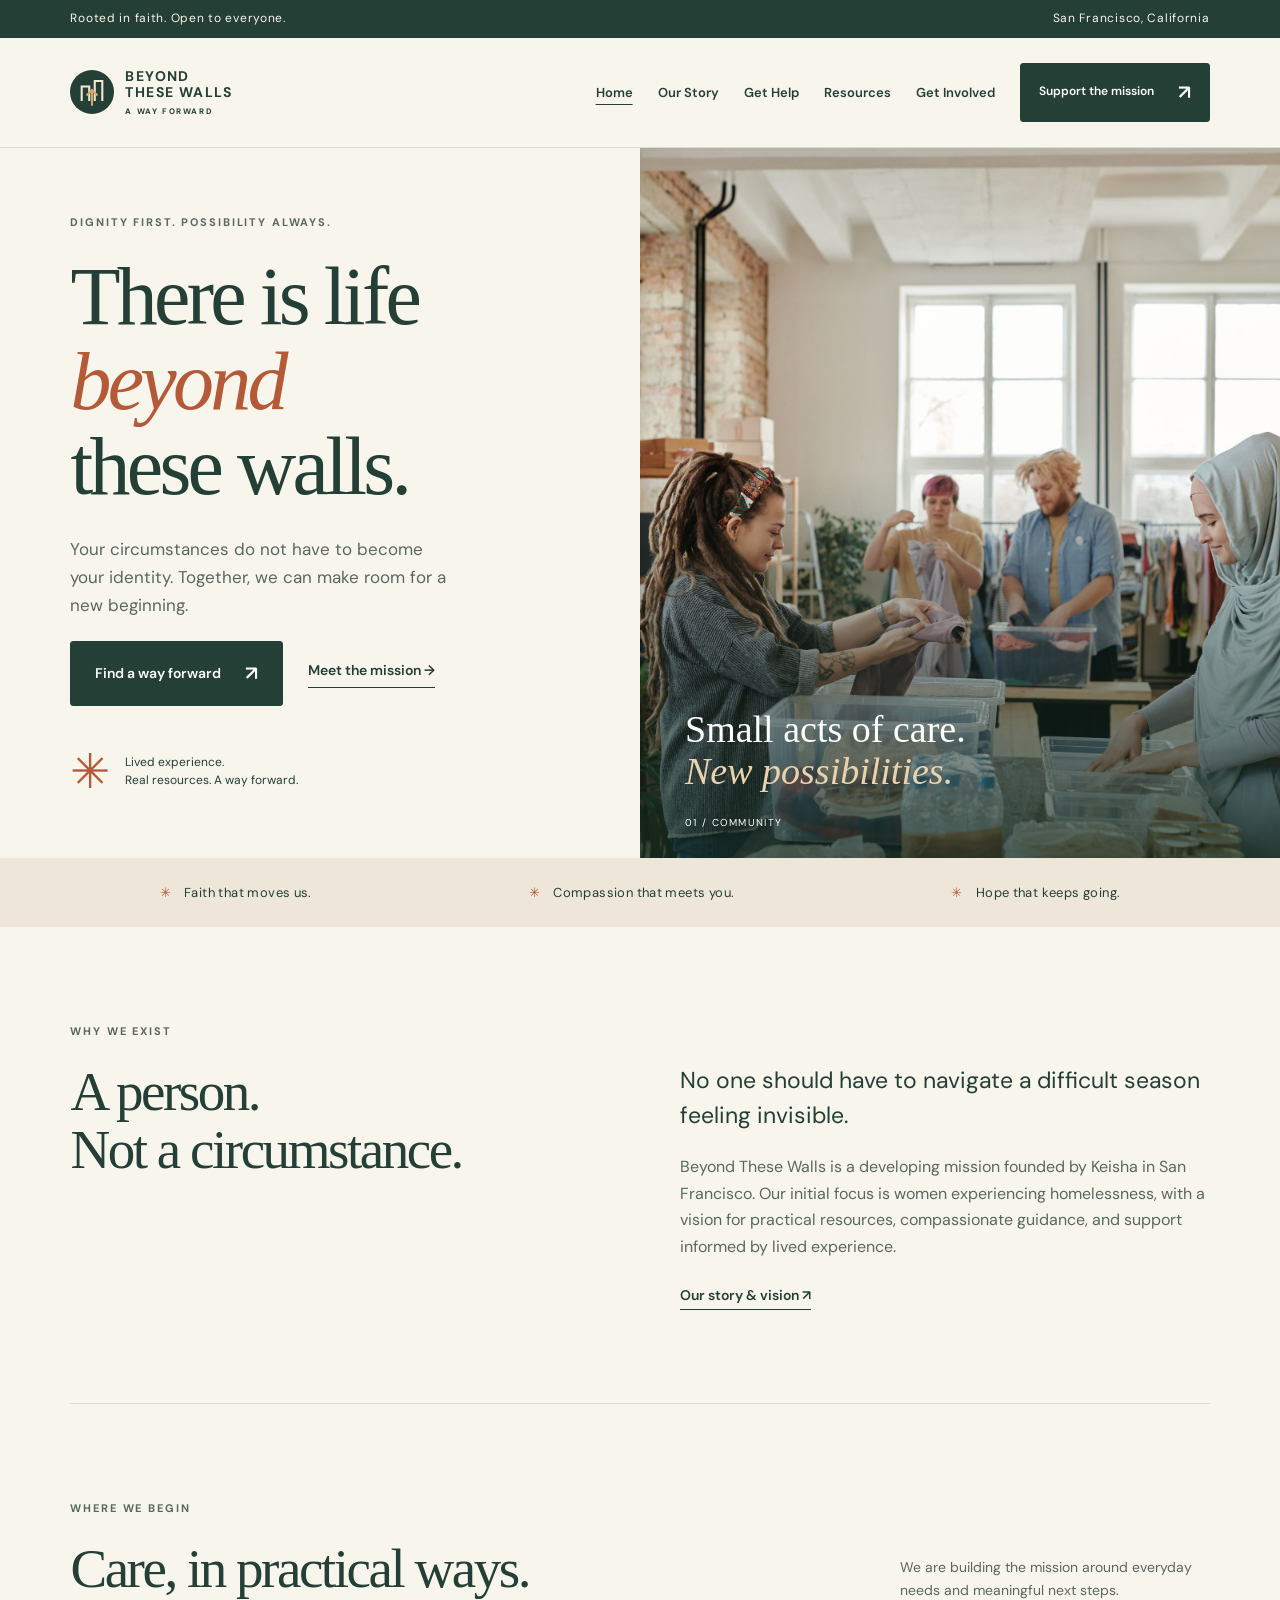
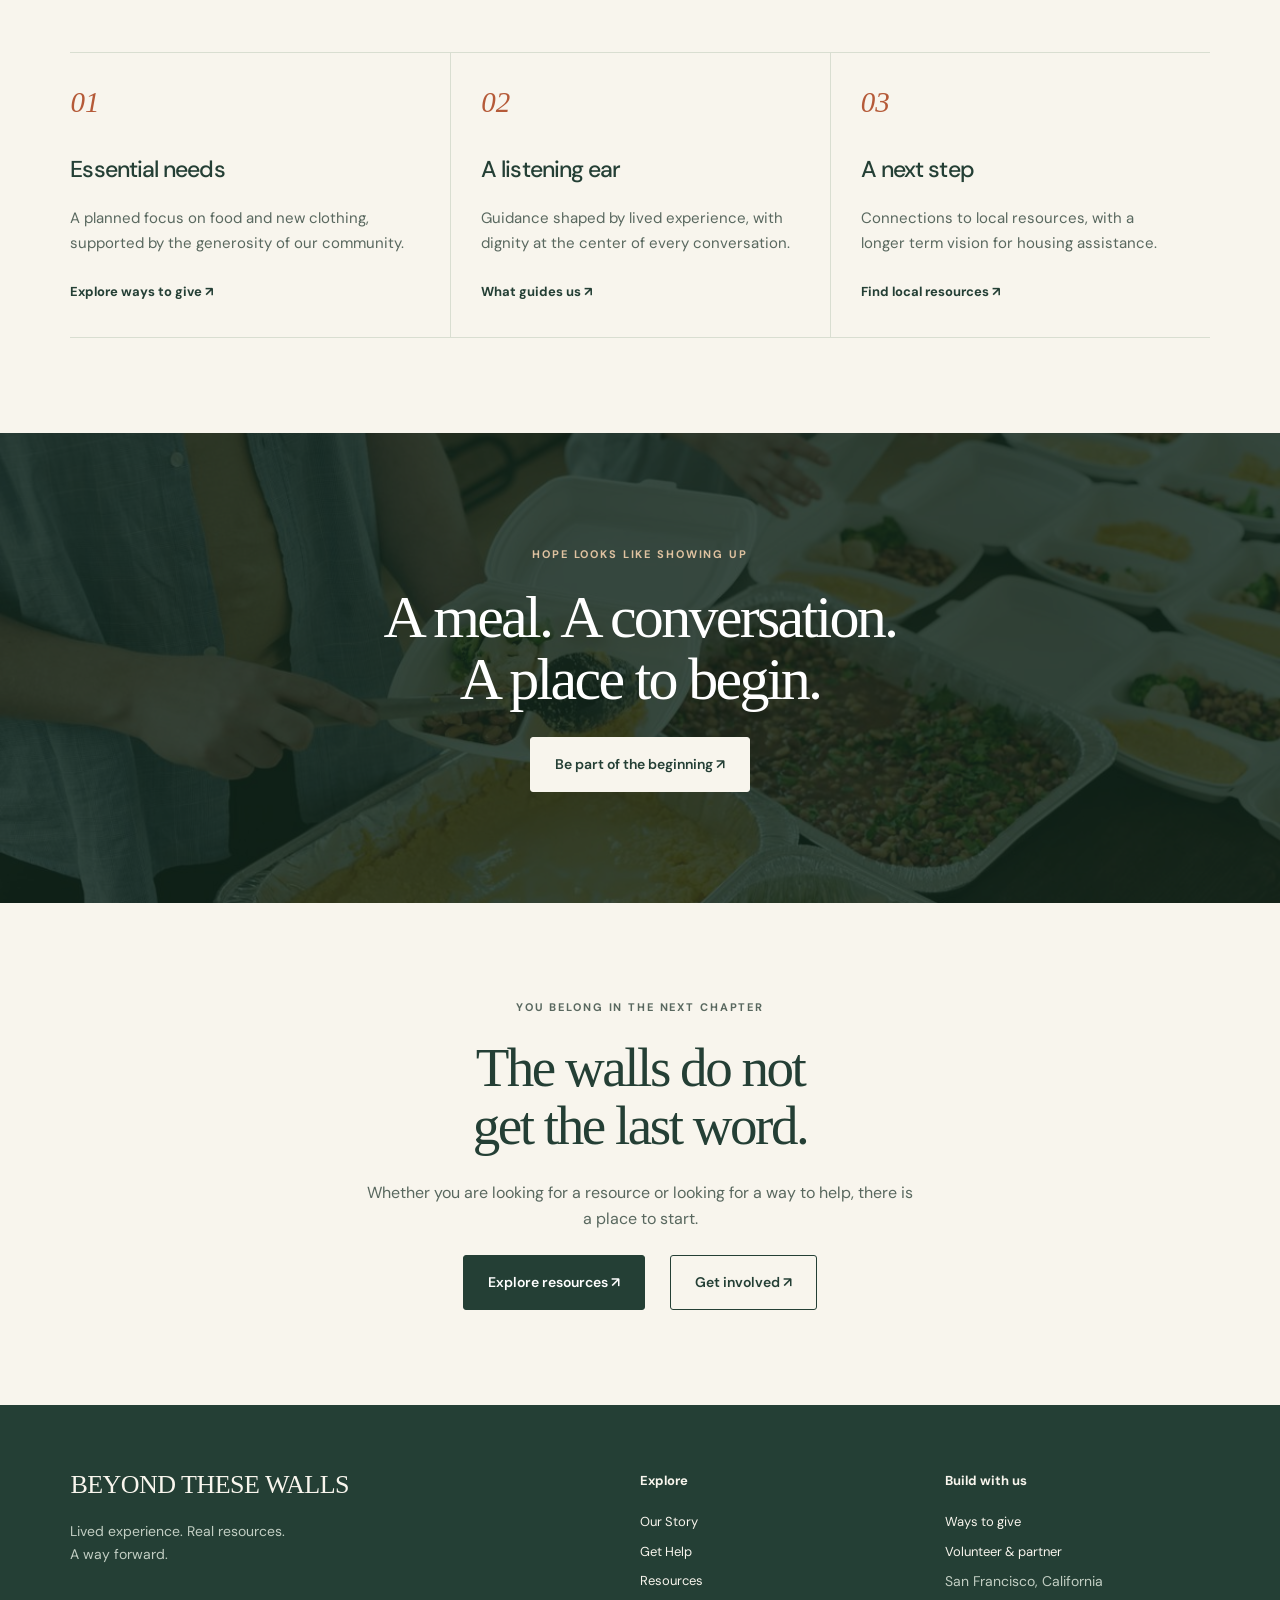
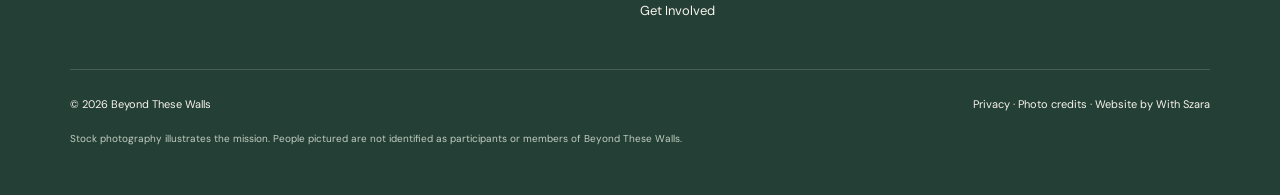
==== index.html @ e9ce7b75 "Add complete Beyond These Walls website with local stock photography" ====
<!doctype html><html lang="en"><head><meta charset="utf-8"><meta name="viewport" content="width=device-width,initial-scale=1"><title>A way forward | Beyond These Walls</title><meta name="description" content="Beyond These Walls is a developing faith inspired mission in San Francisco, focused on dignity, practical resources, and a way forward for women experiencing homelessness."><meta name="theme-color" content="#243f35"><link rel="icon" href="assets/mark.svg" type="image/svg+xml"><link rel="stylesheet" href="style.css"><script src="config.js" defer></script><script src="app.js" defer></script></head><body><a class="skip" href="#main">Skip to content</a><div class="topline">Rooted in faith. Open to everyone. <span>San Francisco, California</span></div><header><a href="index.html" class="brand"><img src="assets/mark.svg" alt="" width="44" height="44"><span>BEYOND<br>THESE WALLS<small>A WAY FORWARD</small></span></a><button class="menu" aria-expanded="false" aria-controls="navigation">Menu ☰</button><nav id="navigation"><a href="index.html" aria-current="page">Home</a><a href="our-story.html">Our Story</a><a href="get-help.html">Get Help</a><a href="resources.html">Resources</a><a href="get-involved.html">Get Involved</a><a href="donate.html" class="button compact">Support the mission <span aria-hidden="true">↗</span></a></nav></header><main id="main"><section class="hero"><div class="herocopy"><p class="eyebrow">DIGNITY FIRST. POSSIBILITY ALWAYS.</p><h1>There is life<br><em>beyond</em><br>these walls.</h1><p>Your circumstances do not have to become your identity. Together, we can make room for a new beginning.</p><div class="actions"><a class="button" href="get-help.html">Find a way forward <span>↗</span></a><a class="textlink" href="our-story.html">Meet the mission →</a></div><div class="herofoot"><span class="sun">✳</span><span>Lived experience.<br>Real resources. A way forward.</span></div></div><div class="herophoto"><img src="assets/community.jpg" alt="Volunteers working together to sort community donations" fetchpriority="high"><div class="photolabel">Small acts of care.<br><em>New possibilities.</em></div><span class="photoindex">01 / COMMUNITY</span></div></section><div class="valuesbar"><span>Faith that moves us.</span><span>Compassion that meets you.</span><span>Hope that keeps going.</span></div><section class="wrap intro"><p class="eyebrow">WHY WE EXIST</p><div class="split"><h2>A person.<br>Not a circumstance.</h2><div><p class="large">No one should have to navigate a difficult season feeling invisible.</p><p>Beyond These Walls is a developing mission founded by Keisha in San Francisco. Our initial focus is women experiencing homelessness, with a vision for practical resources, compassionate guidance, and support informed by lived experience.</p><a class="textlink" href="our-story.html">Our story & vision ↗</a></div></div></section><section class="focus wrap"><div class="sectionhead"><div><p class="eyebrow">WHERE WE BEGIN</p><h2>Care, in practical ways.</h2></div><p>We are building the mission around everyday needs and meaningful next steps.</p></div><div class="cards"><article><span class="number">01</span><h3>Essential needs</h3><p>A planned focus on food and new clothing, supported by the generosity of our community.</p><a href="donate.html">Explore ways to give ↗</a></article><article><span class="number">02</span><h3>A listening ear</h3><p>Guidance shaped by lived experience, with dignity at the center of every conversation.</p><a href="our-story.html">What guides us ↗</a></article><article><span class="number">03</span><h3>A next step</h3><p>Connections to local resources, with a longer term vision for housing assistance.</p><a href="resources.html">Find local resources ↗</a></article></div></section><section class="imageband"><img src="assets/meals.jpg" alt="Volunteers preparing individual meals for donation" loading="lazy"><div><p class="eyebrow">HOPE LOOKS LIKE SHOWING UP</p><h2>A meal. A conversation.<br>A place to begin.</h2><a class="button light" href="get-involved.html">Be part of the beginning ↗</a></div></section><section class="wrap invitation"><p class="eyebrow">YOU BELONG IN THE NEXT CHAPTER</p><h2>The walls do not<br>get the last word.</h2><p>Whether you are looking for a resource or looking for a way to help, there is a place to start.</p><div class="actions"><a class="button" href="resources.html">Explore resources ↗</a><a class="button outline" href="get-involved.html">Get involved ↗</a></div></section></main><footer><div class="footergrid"><div><a class="footerbrand" href="index.html">BEYOND THESE WALLS</a><p>Lived experience. Real resources.<br>A way forward.</p></div><div><strong>Explore</strong><a href="our-story.html">Our Story</a><a href="get-help.html">Get Help</a><a href="resources.html">Resources</a><a href="get-involved.html">Get Involved</a></div><div><strong>Build with us</strong><a href="donate.html">Ways to give</a><a href="get-involved.html">Volunteer & partner</a><p>San Francisco, California</p></div></div><div class="fine">© 2026 Beyond These Walls <span><a href="privacy.html">Privacy</a> · <a href="photo-credits.html">Photo credits</a> · Website by With Szara</span></div><p class="stocknote">Stock photography illustrates the mission. People pictured are not identified as participants or members of Beyond These Walls.</p></footer></body></html>
---- style.css ----
@import url('https://fonts.googleapis.com/css2?family=DM+Sans:wght@400;500;600;700&family=Manrope:wght@400;500;600;700&display=swap');:root{--cream:#f8f5ed;--ink:#243f35;--muted:#59685f;--orange:#b55a38;--line:#d9ded1;--sand:#eee7d9}*{box-sizing:border-box}body{margin:0;background:var(--cream);color:var(--ink);font:16px/1.65 'DM Sans',Arial,sans-serif}a{color:inherit;text-decoration:none}a:hover{text-decoration:underline}button,input,select,textarea{font:inherit}button,a,input,select,textarea,summary{outline-offset:5px}img{max-width:100%;display:block;object-fit:cover}.skip{position:absolute;left:12px;top:-100px;background:white;padding:10px;z-index:99}.skip:focus{top:12px}.topline{background:var(--ink);color:var(--cream);font-size:12px;letter-spacing:.06em;padding:9px 5.5%;display:flex;justify-content:space-between}header{padding:25px 5.5%;display:flex;align-items:center;justify-content:space-between;gap:30px;border-bottom:1px solid var(--line)}.brand{display:flex;align-items:center;gap:11px;font-size:14px;font-weight:700;line-height:1.15;letter-spacing:.1em}.brand small{display:block;font-size:8px;letter-spacing:.2em;margin-top:7px}nav{display:flex;align-items:center;gap:25px;font-size:13px;font-weight:600}nav [aria-current]{text-decoration:underline;text-underline-offset:7px}.button{display:inline-flex;justify-content:center;align-items:center;gap:24px;background:var(--ink);color:#fff;padding:15px 24px;border:1px solid var(--ink);border-radius:3px;font-size:14px;font-weight:600;cursor:pointer}.button:hover{background:#365446;text-decoration:none}.button.compact{padding:12px 18px;font-size:12px}.button span{font-size:20px}.menu{display:none}.hero{display:grid;grid-template-columns:1fr 1fr;min-height:710px}.herocopy{padding:65px 9% 42px 11%}.eyebrow{font-size:11px;font-weight:700;letter-spacing:.17em;text-transform:uppercase;margin:0 0 23px}h1,h2,h3,p{margin-top:0}h1,h2{font-family:Georgia,'Times New Roman',serif;font-weight:400;line-height:1.04;letter-spacing:-.045em}h1{font-size:clamp(60px,6.4vw,100px);margin-bottom:25px}h1 em,h2 em{color:var(--orange);font-weight:400}h2{font-size:clamp(36px,4.3vw,62px);margin-bottom:26px}h3{font-size:23px;font-weight:500;line-height:1.25;letter-spacing:-.04em}p{color:var(--muted);margin-bottom:22px}.herocopy>p:not(.eyebrow){max-width:390px;font-size:17px}.actions{display:flex;align-items:center;gap:25px;flex-wrap:wrap}.textlink{font-size:14px;font-weight:600;border-bottom:1px solid var(--ink);padding-bottom:5px}.herofoot{display:flex;gap:15px;align-items:center;margin-top:42px;font-size:12px;line-height:1.45}.sun{font-size:48px;color:var(--orange);line-height:1}.herophoto{position:relative;overflow:hidden;min-height:630px}.herophoto>img{width:100%;height:100%;position:absolute;object-position:50% 40%}.herophoto:after{content:'';position:absolute;inset:0;background:linear-gradient(transparent 45%,#152d24bd)}.photolabel{position:absolute;bottom:65px;left:45px;z-index:1;color:#fff;font:38px/1.1 Georgia,serif}.photolabel em{color:#ead2af}.photoindex{position:absolute;bottom:26px;left:45px;color:white;z-index:1;font-size:10px;letter-spacing:.13em}.valuesbar{display:flex;justify-content:space-around;padding:24px 4%;background:var(--sand);font-size:13px;letter-spacing:.03em}.valuesbar span:before{content:'✳';color:var(--orange);margin-right:13px}.wrap{width:89%;max-width:1200px;margin:0 auto;padding-top:95px;padding-bottom:95px}.split{display:grid;grid-template-columns:1fr 1fr;gap:80px;align-items:start}.large{font-size:23px;line-height:1.5;color:var(--ink)}.intro{border-bottom:1px solid var(--line)}.sectionhead{display:flex;justify-content:space-between;align-items:end;gap:40px;margin-bottom:28px}.sectionhead>p{max-width:310px;font-size:14px}.cards{display:grid;grid-template-columns:repeat(3,1fr);gap:0;border-top:1px solid var(--line);border-bottom:1px solid var(--line)}.cards article{padding:33px 30px 33px 0}.cards article+article{padding-left:30px;border-left:1px solid var(--line)}.number{display:block;font:italic 29px Georgia,serif;color:var(--orange);margin-bottom:36px}.cards p{font-size:15px}.cards a{font-size:13px;font-weight:700}.imageband{height:470px;position:relative;display:flex;align-items:center;justify-content:center;text-align:center;overflow:hidden}.imageband>img{position:absolute;inset:0;width:100%;height:100%}.imageband:after{content:'';position:absolute;inset:0;background:#12271bd1}.imageband>div{position:relative;z-index:1;color:white}.imageband .eyebrow{color:#dfc2a0}.imageband h2{font-size:60px}.light{background:var(--cream);color:var(--ink);border-color:var(--cream)}.light:hover{background:var(--sand)}.invitation{text-align:center;max-width:800px}.invitation p{max-width:550px;margin-left:auto;margin-right:auto}.invitation .actions{justify-content:center}.outline{background:transparent;color:var(--ink)}.outline:hover{color:white}footer{background:var(--ink);color:var(--cream);padding:65px 5.5% 25px}footer p{color:#c2cec3;font-size:14px}.footergrid{display:grid;grid-template-columns:2fr 1fr 1fr;gap:40px}.footergrid strong{font-size:13px;display:block;margin-bottom:20px}.footergrid a:not(.footerbrand){display:block;font-size:13px;margin-bottom:8px}.footerbrand{font:26px Georgia,serif;letter-spacing:-.02em;display:block;margin-bottom:20px}.fine{display:flex;justify-content:space-between;border-top:1px solid #ffffff29;margin-top:40px;padding-top:25px;font-size:11px}.stocknote{font-size:10px;max-width:740px;margin-top:18px}.pagehero{padding-bottom:60px;border-bottom:1px solid var(--line)}.pagehero h1{font-size:clamp(55px,6.5vw,88px)}.lede{max-width:620px;font-size:19px}.storyimage img,.roundedphoto{height:580px;width:100%;border-radius:3px}.storyimage small{font-size:10px;color:var(--muted)}.belief{padding-top:10px}.belief>.large{margin-top:40px}.notice{background:var(--sand);padding:30px;margin:35px 0;border-left:3px solid var(--orange)}.notice a{font-weight:700;text-decoration:underline}.notice p:last-child{margin-bottom:0}.contact{align-items:start}.formbox{padding:35px;background:#efeee6;border:1px solid var(--line)}.formbox h2{font-size:40px}label{display:block;font-size:13px;font-weight:600;margin-bottom:18px}input,select,textarea{display:block;width:100%;padding:12px;margin-top:7px;background:var(--cream);border:1px solid #aeb8aa;border-radius:2px;color:var(--ink);font-size:15px}textarea{resize:vertical}.formnote{font-size:12px}#form-status{font-size:14px;font-weight:600}button:disabled{background:#ddd9cf;border-color:#bbb6a9;color:#525d53;cursor:not-allowed}details{padding:19px 0;border-bottom:1px solid var(--line)}summary{font-size:15px;font-weight:600;cursor:pointer}details p{font-size:14px;margin:15px 0 0}.resourcegrid{display:grid;grid-template-columns:1fr 1fr;gap:40px;padding-bottom:30px}.resource{border-bottom:1px solid var(--line);padding-bottom:35px}.resource h2{font-size:34px;line-height:1.15}.resource .number{margin-bottom:15px}.resource .eyebrow{margin-bottom:12px}.resourcegrid+.notice{width:89%;max-width:1200px;margin:0 auto 90px}.opportunity{border-top:1px solid var(--line);padding-top:20px}.opportunity h3{margin-bottom:12px}.giving{padding-top:40px;padding-bottom:40px}.donationpanel{align-items:center}.donationpanel img{height:380px;width:100%}.prose{max-width:850px;padding-top:65px}.prose h2{font-size:32px;margin-top:30px}.prose a{text-decoration:underline}@media(min-width:1550px){.hero{min-height:800px}.herocopy{padding-top:85px}}@media(max-width:1100px){nav{gap:13px;font-size:12px}.button.compact{gap:9px;padding:10px}.herocopy{padding:45px 7%}.hero{min-height:650px}h1{font-size:72px}.herophoto{min-height:650px}.split{gap:40px}.actions{gap:18px}}@media(max-width:800px){header{flex-wrap:wrap;padding:20px 5.5%;gap:15px}.menu{display:block;background:transparent;border:1px solid var(--line);padding:9px 12px;color:var(--ink);border-radius:2px}nav{display:none;width:100%;flex-direction:column;align-items:stretch;padding:10px 0}nav.open{display:flex}nav a{padding:8px 0}.topline{font-size:10px}.topline span{display:none}.hero{grid-template-columns:1fr}.herocopy{padding:48px 5.5% 40px}h1{font-size:74px}.herophoto{min-height:480px}.herophoto>img{object-position:50% 38%}.herofoot{margin-top:30px}.photolabel{bottom:50px;left:25px;font-size:34px}.photoindex{left:25px}.valuesbar{flex-direction:column;gap:12px;padding:22px 5.5%}.wrap{padding:60px 0}.split{grid-template-columns:1fr;gap:30px}.sectionhead{display:block}.sectionhead>p{max-width:none}.cards{grid-template-columns:1fr}.cards article,.cards article+article{padding:28px 0;border-left:0;border-bottom:1px solid var(--line)}.cards article:last-child{border-bottom:0}.number{margin-bottom:20px}.imageband{height:390px;padding:0 5.5%}.imageband h2{font-size:42px}.footergrid{grid-template-columns:1fr 1fr;gap:25px}.footergrid>div:first-child{grid-column:1/-1}.fine{flex-direction:column;gap:15px}.pagehero h1{font-size:56px}.storyimage img,.roundedphoto{height:400px}.belief{padding-top:15px}.resourcegrid{grid-template-columns:1fr;gap:30px}.resourcegrid+.notice{padding:25px;margin-bottom:60px}.formbox{padding:25px}.giving{padding:30px 0}.prose{padding-top:30px}.donationpanel img{height:280px}}@media(prefers-reduced-motion:no-preference){.button{transition:background .15s}html{scroll-behavior:smooth}}
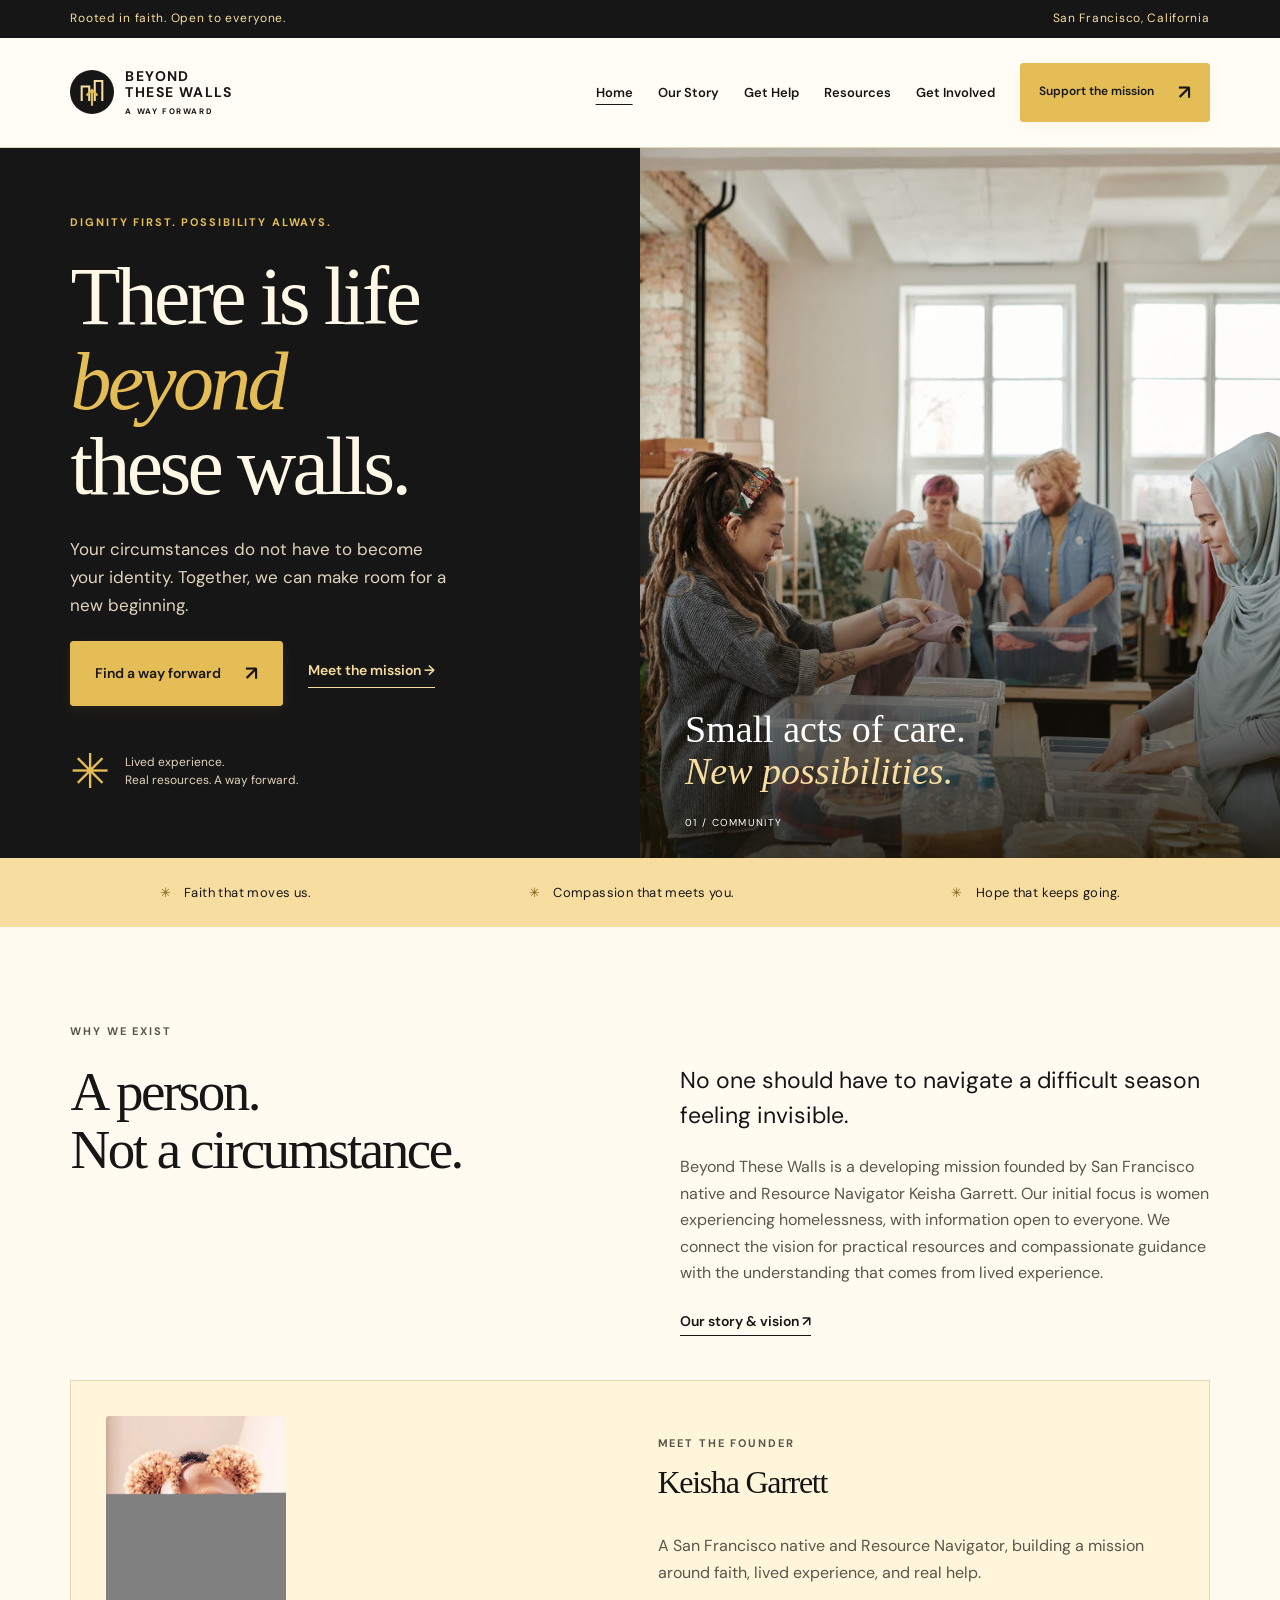
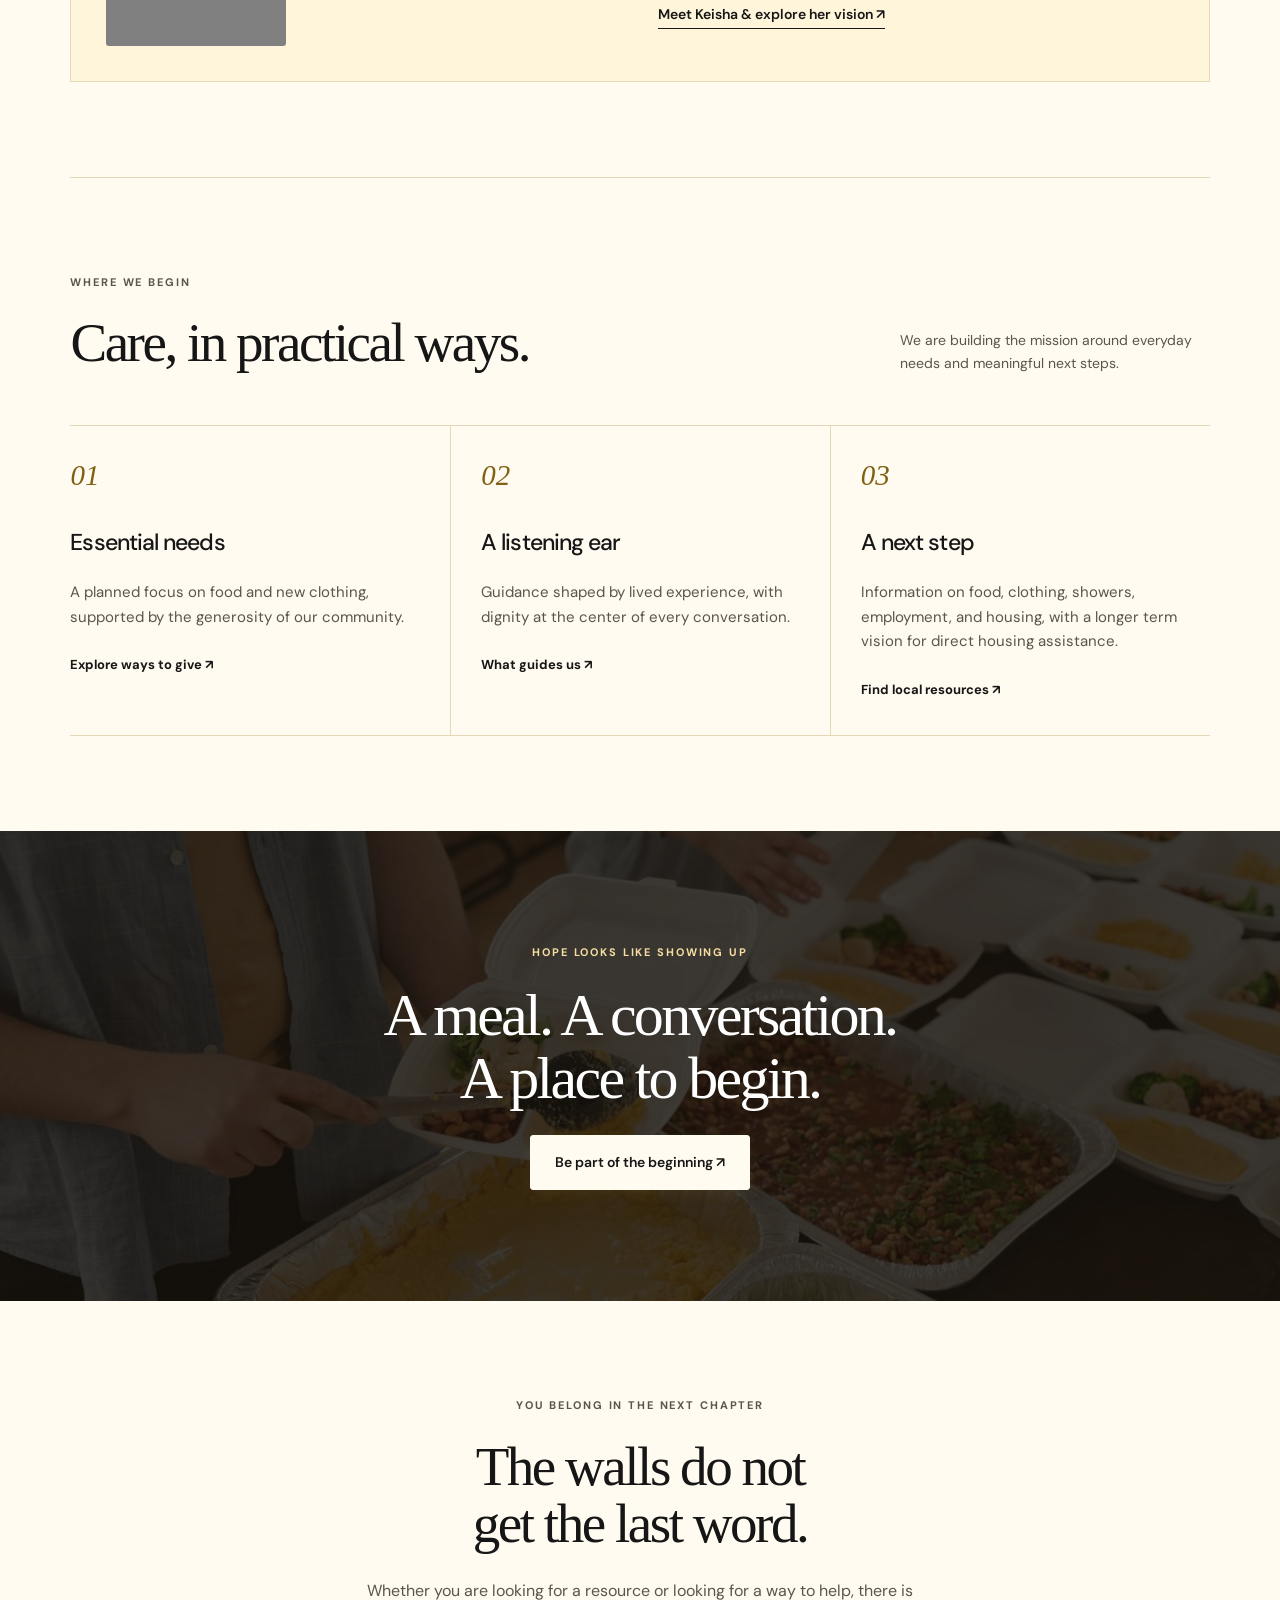
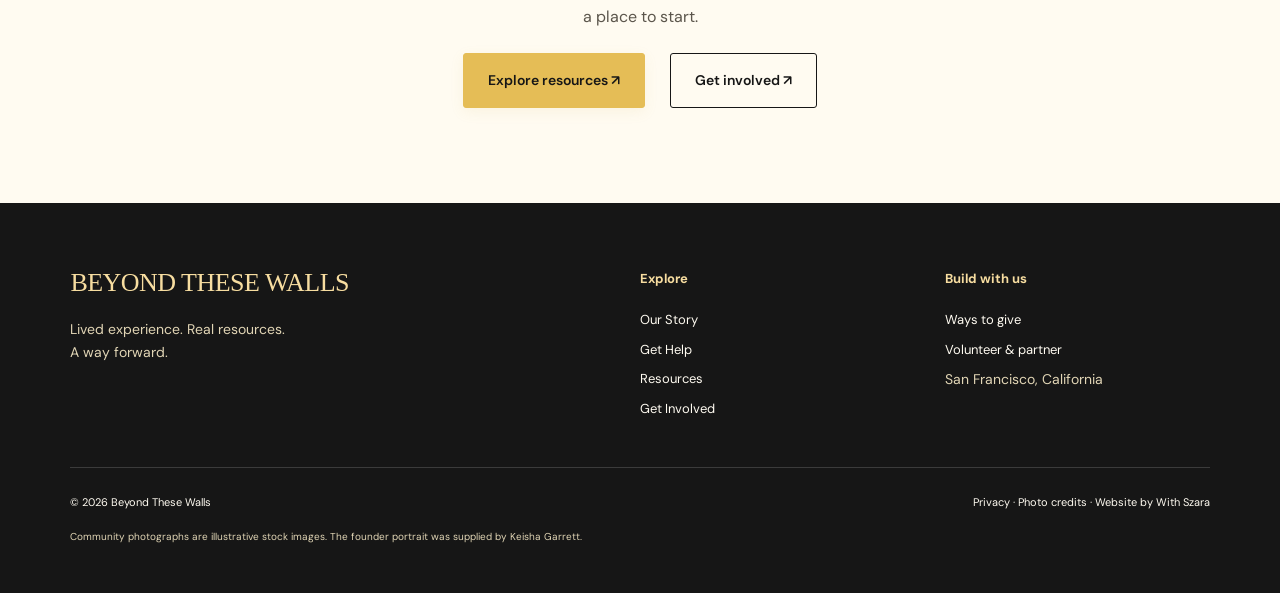
==== commit e88520d8: "Apply Keisha's royal gold and black branding, founder portrait, resource categories and email inquir" ====
--- a/index.html
+++ b/index.html
@@ -1 +1 @@
-<!doctype html><html lang="en"><head><meta charset="utf-8"><meta name="viewport" content="width=device-width,initial-scale=1"><title>A way forward | Beyond These Walls</title><meta name="description" content="Beyond These Walls is a developing faith inspired mission in San Francisco, focused on dignity, practical resources, and a way forward for women experiencing homelessness."><meta name="theme-color" content="#243f35"><link rel="icon" href="assets/mark.svg" type="image/svg+xml"><link rel="stylesheet" href="style.css"><script src="config.js" defer></script><script src="app.js" defer></script></head><body><a class="skip" href="#main">Skip to content</a><div class="topline">Rooted in faith. Open to everyone. <span>San Francisco, California</span></div><header><a href="index.html" class="brand"><img src="assets/mark.svg" alt="" width="44" height="44"><span>BEYOND<br>THESE WALLS<small>A WAY FORWARD</small></span></a><button class="menu" aria-expanded="false" aria-controls="navigation">Menu ☰</button><nav id="navigation"><a href="index.html" aria-current="page">Home</a><a href="our-story.html">Our Story</a><a href="get-help.html">Get Help</a><a href="resources.html">Resources</a><a href="get-involved.html">Get Involved</a><a href="donate.html" class="button compact">Support the mission <span aria-hidden="true">↗</span></a></nav></header><main id="main"><section class="hero"><div class="herocopy"><p class="eyebrow">DIGNITY FIRST. POSSIBILITY ALWAYS.</p><h1>There is life<br><em>beyond</em><br>these walls.</h1><p>Your circumstances do not have to become your identity. Together, we can make room for a new beginning.</p><div class="actions"><a class="button" href="get-help.html">Find a way forward <span>↗</span></a><a class="textlink" href="our-story.html">Meet the mission →</a></div><div class="herofoot"><span class="sun">✳</span><span>Lived experience.<br>Real resources. A way forward.</span></div></div><div class="herophoto"><img src="assets/community.jpg" alt="Volunteers working together to sort community donations" fetchpriority="high"><div class="photolabel">Small acts of care.<br><em>New possibilities.</em></div><span class="photoindex">01 / COMMUNITY</span></div></section><div class="valuesbar"><span>Faith that moves us.</span><span>Compassion that meets you.</span><span>Hope that keeps going.</span></div><section class="wrap intro"><p class="eyebrow">WHY WE EXIST</p><div class="split"><h2>A person.<br>Not a circumstance.</h2><div><p class="large">No one should have to navigate a difficult season feeling invisible.</p><p>Beyond These Walls is a developing mission founded by Keisha in San Francisco. Our initial focus is women experiencing homelessness, with a vision for practical resources, compassionate guidance, and support informed by lived experience.</p><a class="textlink" href="our-story.html">Our story & vision ↗</a></div></div></section><section class="focus wrap"><div class="sectionhead"><div><p class="eyebrow">WHERE WE BEGIN</p><h2>Care, in practical ways.</h2></div><p>We are building the mission around everyday needs and meaningful next steps.</p></div><div class="cards"><article><span class="number">01</span><h3>Essential needs</h3><p>A planned focus on food and new clothing, supported by the generosity of our community.</p><a href="donate.html">Explore ways to give ↗</a></article><article><span class="number">02</span><h3>A listening ear</h3><p>Guidance shaped by lived experience, with dignity at the center of every conversation.</p><a href="our-story.html">What guides us ↗</a></article><article><span class="number">03</span><h3>A next step</h3><p>Connections to local resources, with a longer term vision for housing assistance.</p><a href="resources.html">Find local resources ↗</a></article></div></section><section class="imageband"><img src="assets/meals.jpg" alt="Volunteers preparing individual meals for donation" loading="lazy"><div><p class="eyebrow">HOPE LOOKS LIKE SHOWING UP</p><h2>A meal. A conversation.<br>A place to begin.</h2><a class="button light" href="get-involved.html">Be part of the beginning ↗</a></div></section><section class="wrap invitation"><p class="eyebrow">YOU BELONG IN THE NEXT CHAPTER</p><h2>The walls do not<br>get the last word.</h2><p>Whether you are looking for a resource or looking for a way to help, there is a place to start.</p><div class="actions"><a class="button" href="resources.html">Explore resources ↗</a><a class="button outline" href="get-involved.html">Get involved ↗</a></div></section></main><footer><div class="footergrid"><div><a class="footerbrand" href="index.html">BEYOND THESE WALLS</a><p>Lived experience. Real resources.<br>A way forward.</p></div><div><strong>Explore</strong><a href="our-story.html">Our Story</a><a href="get-help.html">Get Help</a><a href="resources.html">Resources</a><a href="get-involved.html">Get Involved</a></div><div><strong>Build with us</strong><a href="donate.html">Ways to give</a><a href="get-involved.html">Volunteer & partner</a><p>San Francisco, California</p></div></div><div class="fine">© 2026 Beyond These Walls <span><a href="privacy.html">Privacy</a> · <a href="photo-credits.html">Photo credits</a> · Website by With Szara</span></div><p class="stocknote">Stock photography illustrates the mission. People pictured are not identified as participants or members of Beyond These Walls.</p></footer></body></html>+<!doctype html><html lang="en"><head><meta charset="utf-8"><meta name="viewport" content="width=device-width,initial-scale=1"><title>A way forward | Beyond These Walls</title><meta name="description" content="Beyond These Walls is a developing faith inspired mission in San Francisco, focused on dignity, practical resources, and a way forward for women experiencing homelessness."><meta name="theme-color" content="#161616"><link rel="icon" href="assets/mark.svg" type="image/svg+xml"><link rel="stylesheet" href="style.css"><script src="config.js" defer></script><script src="app.js" defer></script></head><body><a class="skip" href="#main">Skip to content</a><div class="topline">Rooted in faith. Open to everyone. <span>San Francisco, California</span></div><header><a href="index.html" class="brand"><img src="assets/mark.svg" alt="" width="44" height="44"><span>BEYOND<br>THESE WALLS<small>A WAY FORWARD</small></span></a><button class="menu" aria-expanded="false" aria-controls="navigation">Menu ☰</button><nav id="navigation"><a href="index.html" aria-current="page">Home</a><a href="our-story.html">Our Story</a><a href="get-help.html">Get Help</a><a href="resources.html">Resources</a><a href="get-involved.html">Get Involved</a><a href="donate.html" class="button compact">Support the mission <span aria-hidden="true">↗</span></a></nav></header><main id="main"><section class="hero"><div class="herocopy"><p class="eyebrow">DIGNITY FIRST. POSSIBILITY ALWAYS.</p><h1>There is life<br><em>beyond</em><br>these walls.</h1><p>Your circumstances do not have to become your identity. Together, we can make room for a new beginning.</p><div class="actions"><a class="button" href="get-help.html">Find a way forward <span>↗</span></a><a class="textlink" href="our-story.html">Meet the mission →</a></div><div class="herofoot"><span class="sun">✳</span><span>Lived experience.<br>Real resources. A way forward.</span></div></div><div class="herophoto"><img src="assets/community.jpg" alt="Volunteers working together to sort community donations" fetchpriority="high"><div class="photolabel">Small acts of care.<br><em>New possibilities.</em></div><span class="photoindex">01 / COMMUNITY</span></div></section><div class="valuesbar"><span>Faith that moves us.</span><span>Compassion that meets you.</span><span>Hope that keeps going.</span></div><section class="wrap intro"><p class="eyebrow">WHY WE EXIST</p><div class="split"><h2>A person.<br>Not a circumstance.</h2><div><p class="large">No one should have to navigate a difficult season feeling invisible.</p><p>Beyond These Walls is a developing mission founded by San Francisco native and Resource Navigator Keisha Garrett. Our initial focus is women experiencing homelessness, with information open to everyone. We connect the vision for practical resources and compassionate guidance with the understanding that comes from lived experience.</p><a class="textlink" href="our-story.html">Our story & vision ↗</a></div></div><div class="founderhome split"><img src="assets/keisha-garrett.jpg" alt="Keisha Garrett, founder of Beyond These Walls" loading="lazy"><div><p class="eyebrow">MEET THE FOUNDER</p><h3>Keisha Garrett</h3><p>A San Francisco native and Resource Navigator, building a mission around faith, lived experience, and real help.</p><a class="textlink" href="our-story.html">Meet Keisha & explore her vision ↗</a></div></div></section><section class="focus wrap"><div class="sectionhead"><div><p class="eyebrow">WHERE WE BEGIN</p><h2>Care, in practical ways.</h2></div><p>We are building the mission around everyday needs and meaningful next steps.</p></div><div class="cards"><article><span class="number">01</span><h3>Essential needs</h3><p>A planned focus on food and new clothing, supported by the generosity of our community.</p><a href="donate.html">Explore ways to give ↗</a></article><article><span class="number">02</span><h3>A listening ear</h3><p>Guidance shaped by lived experience, with dignity at the center of every conversation.</p><a href="our-story.html">What guides us ↗</a></article><article><span class="number">03</span><h3>A next step</h3><p>Information on food, clothing, showers, employment, and housing, with a longer term vision for direct housing assistance.</p><a href="resources.html">Find local resources ↗</a></article></div></section><section class="imageband"><img src="assets/meals.jpg" alt="Volunteers preparing individual meals for donation" loading="lazy"><div><p class="eyebrow">HOPE LOOKS LIKE SHOWING UP</p><h2>A meal. A conversation.<br>A place to begin.</h2><a class="button light" href="get-involved.html">Be part of the beginning ↗</a></div></section><section class="wrap invitation"><p class="eyebrow">YOU BELONG IN THE NEXT CHAPTER</p><h2>The walls do not<br>get the last word.</h2><p>Whether you are looking for a resource or looking for a way to help, there is a place to start.</p><div class="actions"><a class="button" href="resources.html">Explore resources ↗</a><a class="button outline" href="get-involved.html">Get involved ↗</a></div></section></main><footer><div class="footergrid"><div><a class="footerbrand" href="index.html">BEYOND THESE WALLS</a><p>Lived experience. Real resources.<br>A way forward.</p></div><div><strong>Explore</strong><a href="our-story.html">Our Story</a><a href="get-help.html">Get Help</a><a href="resources.html">Resources</a><a href="get-involved.html">Get Involved</a></div><div><strong>Build with us</strong><a href="donate.html">Ways to give</a><a href="get-involved.html">Volunteer & partner</a><p>San Francisco, California</p></div></div><div class="fine">© 2026 Beyond These Walls <span><a href="privacy.html">Privacy</a> · <a href="photo-credits.html">Photo credits</a> · Website by With Szara</span></div><p class="stocknote">Community photographs are illustrative stock images. The founder portrait was supplied by Keisha Garrett.</p></footer></body></html>
--- a/style.css
+++ b/style.css
@@ -1 +1,3 @@
-@import url('https://fonts.googleapis.com/css2?family=DM+Sans:wght@400;500;600;700&family=Manrope:wght@400;500;600;700&display=swap');:root{--cream:#f8f5ed;--ink:#243f35;--muted:#59685f;--orange:#b55a38;--line:#d9ded1;--sand:#eee7d9}*{box-sizing:border-box}body{margin:0;background:var(--cream);color:var(--ink);font:16px/1.65 'DM Sans',Arial,sans-serif}a{color:inherit;text-decoration:none}a:hover{text-decoration:underline}button,input,select,textarea{font:inherit}button,a,input,select,textarea,summary{outline-offset:5px}img{max-width:100%;display:block;object-fit:cover}.skip{position:absolute;left:12px;top:-100px;background:white;padding:10px;z-index:99}.skip:focus{top:12px}.topline{background:var(--ink);color:var(--cream);font-size:12px;letter-spacing:.06em;padding:9px 5.5%;display:flex;justify-content:space-between}header{padding:25px 5.5%;display:flex;align-items:center;justify-content:space-between;gap:30px;border-bottom:1px solid var(--line)}.brand{display:flex;align-items:center;gap:11px;font-size:14px;font-weight:700;line-height:1.15;letter-spacing:.1em}.brand small{display:block;font-size:8px;letter-spacing:.2em;margin-top:7px}nav{display:flex;align-items:center;gap:25px;font-size:13px;font-weight:600}nav [aria-current]{text-decoration:underline;text-underline-offset:7px}.button{display:inline-flex;justify-content:center;align-items:center;gap:24px;background:var(--ink);color:#fff;padding:15px 24px;border:1px solid var(--ink);border-radius:3px;font-size:14px;font-weight:600;cursor:pointer}.button:hover{background:#365446;text-decoration:none}.button.compact{padding:12px 18px;font-size:12px}.button span{font-size:20px}.menu{display:none}.hero{display:grid;grid-template-columns:1fr 1fr;min-height:710px}.herocopy{padding:65px 9% 42px 11%}.eyebrow{font-size:11px;font-weight:700;letter-spacing:.17em;text-transform:uppercase;margin:0 0 23px}h1,h2,h3,p{margin-top:0}h1,h2{font-family:Georgia,'Times New Roman',serif;font-weight:400;line-height:1.04;letter-spacing:-.045em}h1{font-size:clamp(60px,6.4vw,100px);margin-bottom:25px}h1 em,h2 em{color:var(--orange);font-weight:400}h2{font-size:clamp(36px,4.3vw,62px);margin-bottom:26px}h3{font-size:23px;font-weight:500;line-height:1.25;letter-spacing:-.04em}p{color:var(--muted);margin-bottom:22px}.herocopy>p:not(.eyebrow){max-width:390px;font-size:17px}.actions{display:flex;align-items:center;gap:25px;flex-wrap:wrap}.textlink{font-size:14px;font-weight:600;border-bottom:1px solid var(--ink);padding-bottom:5px}.herofoot{display:flex;gap:15px;align-items:center;margin-top:42px;font-size:12px;line-height:1.45}.sun{font-size:48px;color:var(--orange);line-height:1}.herophoto{position:relative;overflow:hidden;min-height:630px}.herophoto>img{width:100%;height:100%;position:absolute;object-position:50% 40%}.herophoto:after{content:'';position:absolute;inset:0;background:linear-gradient(transparent 45%,#152d24bd)}.photolabel{position:absolute;bottom:65px;left:45px;z-index:1;color:#fff;font:38px/1.1 Georgia,serif}.photolabel em{color:#ead2af}.photoindex{position:absolute;bottom:26px;left:45px;color:white;z-index:1;font-size:10px;letter-spacing:.13em}.valuesbar{display:flex;justify-content:space-around;padding:24px 4%;background:var(--sand);font-size:13px;letter-spacing:.03em}.valuesbar span:before{content:'✳';color:var(--orange);margin-right:13px}.wrap{width:89%;max-width:1200px;margin:0 auto;padding-top:95px;padding-bottom:95px}.split{display:grid;grid-template-columns:1fr 1fr;gap:80px;align-items:start}.large{font-size:23px;line-height:1.5;color:var(--ink)}.intro{border-bottom:1px solid var(--line)}.sectionhead{display:flex;justify-content:space-between;align-items:end;gap:40px;margin-bottom:28px}.sectionhead>p{max-width:310px;font-size:14px}.cards{display:grid;grid-template-columns:repeat(3,1fr);gap:0;border-top:1px solid var(--line);border-bottom:1px solid var(--line)}.cards article{padding:33px 30px 33px 0}.cards article+article{padding-left:30px;border-left:1px solid var(--line)}.number{display:block;font:italic 29px Georgia,serif;color:var(--orange);margin-bottom:36px}.cards p{font-size:15px}.cards a{font-size:13px;font-weight:700}.imageband{height:470px;position:relative;display:flex;align-items:center;justify-content:center;text-align:center;overflow:hidden}.imageband>img{position:absolute;inset:0;width:100%;height:100%}.imageband:after{content:'';position:absolute;inset:0;background:#12271bd1}.imageband>div{position:relative;z-index:1;color:white}.imageband .eyebrow{color:#dfc2a0}.imageband h2{font-size:60px}.light{background:var(--cream);color:var(--ink);border-color:var(--cream)}.light:hover{background:var(--sand)}.invitation{text-align:center;max-width:800px}.invitation p{max-width:550px;margin-left:auto;margin-right:auto}.invitation .actions{justify-content:center}.outline{background:transparent;color:var(--ink)}.outline:hover{color:white}footer{background:var(--ink);color:var(--cream);padding:65px 5.5% 25px}footer p{color:#c2cec3;font-size:14px}.footergrid{display:grid;grid-template-columns:2fr 1fr 1fr;gap:40px}.footergrid strong{font-size:13px;display:block;margin-bottom:20px}.footergrid a:not(.footerbrand){display:block;font-size:13px;margin-bottom:8px}.footerbrand{font:26px Georgia,serif;letter-spacing:-.02em;display:block;margin-bottom:20px}.fine{display:flex;justify-content:space-between;border-top:1px solid #ffffff29;margin-top:40px;padding-top:25px;font-size:11px}.stocknote{font-size:10px;max-width:740px;margin-top:18px}.pagehero{padding-bottom:60px;border-bottom:1px solid var(--line)}.pagehero h1{font-size:clamp(55px,6.5vw,88px)}.lede{max-width:620px;font-size:19px}.storyimage img,.roundedphoto{height:580px;width:100%;border-radius:3px}.storyimage small{font-size:10px;color:var(--muted)}.belief{padding-top:10px}.belief>.large{margin-top:40px}.notice{background:var(--sand);padding:30px;margin:35px 0;border-left:3px solid var(--orange)}.notice a{font-weight:700;text-decoration:underline}.notice p:last-child{margin-bottom:0}.contact{align-items:start}.formbox{padding:35px;background:#efeee6;border:1px solid var(--line)}.formbox h2{font-size:40px}label{display:block;font-size:13px;font-weight:600;margin-bottom:18px}input,select,textarea{display:block;width:100%;padding:12px;margin-top:7px;background:var(--cream);border:1px solid #aeb8aa;border-radius:2px;color:var(--ink);font-size:15px}textarea{resize:vertical}.formnote{font-size:12px}#form-status{font-size:14px;font-weight:600}button:disabled{background:#ddd9cf;border-color:#bbb6a9;color:#525d53;cursor:not-allowed}details{padding:19px 0;border-bottom:1px solid var(--line)}summary{font-size:15px;font-weight:600;cursor:pointer}details p{font-size:14px;margin:15px 0 0}.resourcegrid{display:grid;grid-template-columns:1fr 1fr;gap:40px;padding-bottom:30px}.resource{border-bottom:1px solid var(--line);padding-bottom:35px}.resource h2{font-size:34px;line-height:1.15}.resource .number{margin-bottom:15px}.resource .eyebrow{margin-bottom:12px}.resourcegrid+.notice{width:89%;max-width:1200px;margin:0 auto 90px}.opportunity{border-top:1px solid var(--line);padding-top:20px}.opportunity h3{margin-bottom:12px}.giving{padding-top:40px;padding-bottom:40px}.donationpanel{align-items:center}.donationpanel img{height:380px;width:100%}.prose{max-width:850px;padding-top:65px}.prose h2{font-size:32px;margin-top:30px}.prose a{text-decoration:underline}@media(min-width:1550px){.hero{min-height:800px}.herocopy{padding-top:85px}}@media(max-width:1100px){nav{gap:13px;font-size:12px}.button.compact{gap:9px;padding:10px}.herocopy{padding:45px 7%}.hero{min-height:650px}h1{font-size:72px}.herophoto{min-height:650px}.split{gap:40px}.actions{gap:18px}}@media(max-width:800px){header{flex-wrap:wrap;padding:20px 5.5%;gap:15px}.menu{display:block;background:transparent;border:1px solid var(--line);padding:9px 12px;color:var(--ink);border-radius:2px}nav{display:none;width:100%;flex-direction:column;align-items:stretch;padding:10px 0}nav.open{display:flex}nav a{padding:8px 0}.topline{font-size:10px}.topline span{display:none}.hero{grid-template-columns:1fr}.herocopy{padding:48px 5.5% 40px}h1{font-size:74px}.herophoto{min-height:480px}.herophoto>img{object-position:50% 38%}.herofoot{margin-top:30px}.photolabel{bottom:50px;left:25px;font-size:34px}.photoindex{left:25px}.valuesbar{flex-direction:column;gap:12px;padding:22px 5.5%}.wrap{padding:60px 0}.split{grid-template-columns:1fr;gap:30px}.sectionhead{display:block}.sectionhead>p{max-width:none}.cards{grid-template-columns:1fr}.cards article,.cards article+article{padding:28px 0;border-left:0;border-bottom:1px solid var(--line)}.cards article:last-child{border-bottom:0}.number{margin-bottom:20px}.imageband{height:390px;padding:0 5.5%}.imageband h2{font-size:42px}.footergrid{grid-template-columns:1fr 1fr;gap:25px}.footergrid>div:first-child{grid-column:1/-1}.fine{flex-direction:column;gap:15px}.pagehero h1{font-size:56px}.storyimage img,.roundedphoto{height:400px}.belief{padding-top:15px}.resourcegrid{grid-template-columns:1fr;gap:30px}.resourcegrid+.notice{padding:25px;margin-bottom:60px}.formbox{padding:25px}.giving{padding:30px 0}.prose{padding-top:30px}.donationpanel img{height:280px}}@media(prefers-reduced-motion:no-preference){.button{transition:background .15s}html{scroll-behavior:smooth}}+@import url('https://fonts.googleapis.com/css2?family=DM+Sans:wght@400;500;600;700&family=Manrope:wght@400;500;600;700&display=swap');:root{--cream:#fffbf1;--ink:#161616;--muted:#5b554b;--orange:#806012;--line:#e4d8b9;--sand:#f4e7bf}*{box-sizing:border-box}body{margin:0;background:var(--cream);color:var(--ink);font:16px/1.65 'DM Sans',Arial,sans-serif}a{color:inherit;text-decoration:none}a:hover{text-decoration:underline}button,input,select,textarea{font:inherit}button,a,input,select,textarea,summary{outline-offset:5px}img{max-width:100%;display:block;object-fit:cover}.skip{position:absolute;left:12px;top:-100px;background:white;padding:10px;z-index:99}.skip:focus{top:12px}.topline{background:var(--ink);color:var(--cream);font-size:12px;letter-spacing:.06em;padding:9px 5.5%;display:flex;justify-content:space-between}header{padding:25px 5.5%;display:flex;align-items:center;justify-content:space-between;gap:30px;border-bottom:1px solid var(--line)}.brand{display:flex;align-items:center;gap:11px;font-size:14px;font-weight:700;line-height:1.15;letter-spacing:.1em}.brand small{display:block;font-size:8px;letter-spacing:.2em;margin-top:7px}nav{display:flex;align-items:center;gap:25px;font-size:13px;font-weight:600}nav [aria-current]{text-decoration:underline;text-underline-offset:7px}.button{display:inline-flex;justify-content:center;align-items:center;gap:24px;background:var(--ink);color:#fff;padding:15px 24px;border:1px solid var(--ink);border-radius:3px;font-size:14px;font-weight:600;cursor:pointer}.button:hover{background:#373020;text-decoration:none}.button.compact{padding:12px 18px;font-size:12px}.button span{font-size:20px}.menu{display:none}.hero{display:grid;grid-template-columns:1fr 1fr;min-height:710px}.herocopy{padding:65px 9% 42px 11%}.eyebrow{font-size:11px;font-weight:700;letter-spacing:.17em;text-transform:uppercase;margin:0 0 23px}h1,h2,h3,p{margin-top:0}h1,h2{font-family:Georgia,'Times New Roman',serif;font-weight:400;line-height:1.04;letter-spacing:-.045em}h1{font-size:clamp(60px,6.4vw,100px);margin-bottom:25px}h1 em,h2 em{color:var(--orange);font-weight:400}h2{font-size:clamp(36px,4.3vw,62px);margin-bottom:26px}h3{font-size:23px;font-weight:500;line-height:1.25;letter-spacing:-.04em}p{color:var(--muted);margin-bottom:22px}.herocopy>p:not(.eyebrow){max-width:390px;font-size:17px}.actions{display:flex;align-items:center;gap:25px;flex-wrap:wrap}.textlink{font-size:14px;font-weight:600;border-bottom:1px solid var(--ink);padding-bottom:5px}.herofoot{display:flex;gap:15px;align-items:center;margin-top:42px;font-size:12px;line-height:1.45}.sun{font-size:48px;color:var(--orange);line-height:1}.herophoto{position:relative;overflow:hidden;min-height:630px}.herophoto>img{width:100%;height:100%;position:absolute;object-position:50% 40%}.herophoto:after{content:'';position:absolute;inset:0;background:linear-gradient(transparent 45%,#171309ce)}.photolabel{position:absolute;bottom:65px;left:45px;z-index:1;color:#fff;font:38px/1.1 Georgia,serif}.photolabel em{color:#ead2af}.photoindex{position:absolute;bottom:26px;left:45px;color:white;z-index:1;font-size:10px;letter-spacing:.13em}.valuesbar{display:flex;justify-content:space-around;padding:24px 4%;background:var(--sand);font-size:13px;letter-spacing:.03em}.valuesbar span:before{content:'✳';color:var(--orange);margin-right:13px}.wrap{width:89%;max-width:1200px;margin:0 auto;padding-top:95px;padding-bottom:95px}.split{display:grid;grid-template-columns:1fr 1fr;gap:80px;align-items:start}.large{font-size:23px;line-height:1.5;color:var(--ink)}.intro{border-bottom:1px solid var(--line)}.sectionhead{display:flex;justify-content:space-between;align-items:end;gap:40px;margin-bottom:28px}.sectionhead>p{max-width:310px;font-size:14px}.cards{display:grid;grid-template-columns:repeat(3,1fr);gap:0;border-top:1px solid var(--line);border-bottom:1px solid var(--line)}.cards article{padding:33px 30px 33px 0}.cards article+article{padding-left:30px;border-left:1px solid var(--line)}.number{display:block;font:italic 29px Georgia,serif;color:var(--orange);margin-bottom:36px}.cards p{font-size:15px}.cards a{font-size:13px;font-weight:700}.imageband{height:470px;position:relative;display:flex;align-items:center;justify-content:center;text-align:center;overflow:hidden}.imageband>img{position:absolute;inset:0;width:100%;height:100%}.imageband:after{content:'';position:absolute;inset:0;background:#16120bd1}.imageband>div{position:relative;z-index:1;color:white}.imageband .eyebrow{color:#dfc2a0}.imageband h2{font-size:60px}.light{background:var(--cream);color:var(--ink);border-color:var(--cream)}.light:hover{background:var(--sand)}.invitation{text-align:center;max-width:800px}.invitation p{max-width:550px;margin-left:auto;margin-right:auto}.invitation .actions{justify-content:center}.outline{background:transparent;color:var(--ink)}.outline:hover{color:white}footer{background:var(--ink);color:var(--cream);padding:65px 5.5% 25px}footer p{color:#e1d5b5;font-size:14px}.footergrid{display:grid;grid-template-columns:2fr 1fr 1fr;gap:40px}.footergrid strong{font-size:13px;display:block;margin-bottom:20px}.footergrid a:not(.footerbrand){display:block;font-size:13px;margin-bottom:8px}.footerbrand{font:26px Georgia,serif;letter-spacing:-.02em;display:block;margin-bottom:20px}.fine{display:flex;justify-content:space-between;border-top:1px solid #ffffff29;margin-top:40px;padding-top:25px;font-size:11px}.stocknote{font-size:10px;max-width:740px;margin-top:18px}.pagehero{padding-bottom:60px;border-bottom:1px solid var(--line)}.pagehero h1{font-size:clamp(55px,6.5vw,88px)}.lede{max-width:620px;font-size:19px}.storyimage img,.roundedphoto{height:580px;width:100%;border-radius:3px}.storyimage small{font-size:10px;color:var(--muted)}.belief{padding-top:10px}.belief>.large{margin-top:40px}.notice{background:var(--sand);padding:30px;margin:35px 0;border-left:3px solid var(--orange)}.notice a{font-weight:700;text-decoration:underline}.notice p:last-child{margin-bottom:0}.contact{align-items:start}.formbox{padding:35px;background:#fff5da;border:1px solid var(--line)}.formbox h2{font-size:40px}label{display:block;font-size:13px;font-weight:600;margin-bottom:18px}input,select,textarea{display:block;width:100%;padding:12px;margin-top:7px;background:var(--cream);border:1px solid #c9b980;border-radius:2px;color:var(--ink);font-size:15px}textarea{resize:vertical}.formnote{font-size:12px}#form-status{font-size:14px;font-weight:600}button:disabled{background:#ddd9cf;border-color:#bbb6a9;color:#525d53;cursor:not-allowed}details{padding:19px 0;border-bottom:1px solid var(--line)}summary{font-size:15px;font-weight:600;cursor:pointer}details p{font-size:14px;margin:15px 0 0}.resourcegrid{display:grid;grid-template-columns:1fr 1fr;gap:40px;padding-bottom:30px}.resource{border-bottom:1px solid var(--line);padding-bottom:35px}.resource h2{font-size:34px;line-height:1.15}.resource .number{margin-bottom:15px}.resource .eyebrow{margin-bottom:12px}.resourcegrid+.notice{width:89%;max-width:1200px;margin:0 auto 90px}.opportunity{border-top:1px solid var(--line);padding-top:20px}.opportunity h3{margin-bottom:12px}.giving{padding-top:40px;padding-bottom:40px}.donationpanel{align-items:center}.donationpanel img{height:380px;width:100%}.prose{max-width:850px;padding-top:65px}.prose h2{font-size:32px;margin-top:30px}.prose a{text-decoration:underline}@media(min-width:1550px){.hero{min-height:800px}.herocopy{padding-top:85px}}@media(max-width:1100px){nav{gap:13px;font-size:12px}.button.compact{gap:9px;padding:10px}.herocopy{padding:45px 7%}.hero{min-height:650px}h1{font-size:72px}.herophoto{min-height:650px}.split{gap:40px}.actions{gap:18px}}@media(max-width:800px){header{flex-wrap:wrap;padding:20px 5.5%;gap:15px}.menu{display:block;background:transparent;border:1px solid var(--line);padding:9px 12px;color:var(--ink);border-radius:2px}nav{display:none;width:100%;flex-direction:column;align-items:stretch;padding:10px 0}nav.open{display:flex}nav a{padding:8px 0}.topline{font-size:10px}.topline span{display:none}.hero{grid-template-columns:1fr}.herocopy{padding:48px 5.5% 40px}h1{font-size:74px}.herophoto{min-height:480px}.herophoto>img{object-position:50% 38%}.herofoot{margin-top:30px}.photolabel{bottom:50px;left:25px;font-size:34px}.photoindex{left:25px}.valuesbar{flex-direction:column;gap:12px;padding:22px 5.5%}.wrap{padding:60px 0}.split{grid-template-columns:1fr;gap:30px}.sectionhead{display:block}.sectionhead>p{max-width:none}.cards{grid-template-columns:1fr}.cards article,.cards article+article{padding:28px 0;border-left:0;border-bottom:1px solid var(--line)}.cards article:last-child{border-bottom:0}.number{margin-bottom:20px}.imageband{height:390px;padding:0 5.5%}.imageband h2{font-size:42px}.footergrid{grid-template-columns:1fr 1fr;gap:25px}.footergrid>div:first-child{grid-column:1/-1}.fine{flex-direction:column;gap:15px}.pagehero h1{font-size:56px}.storyimage img,.roundedphoto{height:400px}.belief{padding-top:15px}.resourcegrid{grid-template-columns:1fr;gap:30px}.resourcegrid+.notice{padding:25px;margin-bottom:60px}.formbox{padding:25px}.giving{padding:30px 0}.prose{padding-top:30px}.donationpanel img{height:280px}}@media(prefers-reduced-motion:no-preference){.button{transition:background .15s}html{scroll-behavior:smooth}}
+/* Royal gold and black: strength with a bright, welcoming foundation. */
+:root{--gold:#e5bd56;--gold-light:#f7dda0}header{background:#fffdf6}.topline{color:var(--gold-light)}.button{background:var(--gold);color:#161616;border-color:var(--gold);box-shadow:0 4px 14px #c6a54b18}.button:hover{background:#f2d17a;color:#161616}.outline{background:transparent;border-color:#161616;box-shadow:none}.outline:hover{background:#161616;color:#fff}.light{background:#fffbf1;border-color:#fffbf1;color:#161616}.hero{background:#161616}.herocopy{color:#fff8e7}.herocopy .eyebrow,.herocopy h1 em,.herocopy .sun{color:var(--gold)}.herocopy>p:not(.eyebrow){color:#e1d5bd}.herocopy .textlink{border-color:var(--gold-light);color:var(--gold-light)}.herofoot{color:#e1d5bd}.valuesbar{background:var(--gold-light)}.photolabel em,.imageband .eyebrow{color:var(--gold-light)}footer .footerbrand,footer strong{color:var(--gold-light)}.storyimage img.founderportrait{object-position:center 27%;height:auto;max-height:680px;aspect-ratio:3/4;border:1px solid #d6b65e}.founderhome{background:#fff5da;border:1px solid #e4d8b9;padding:35px;align-items:center;gap:35px;margin-top:45px}.founderhome img{width:180px;height:230px;object-position:center 30%;border-radius:3px}.founderhome h3{font:32px Georgia,serif}.founderhome .eyebrow{margin-bottom:12px}.founderhome p{margin-bottom:15px}.contactemail{overflow-wrap:anywhere;font-size:14px}.storyimage small{display:block;margin-top:9px}@media(max-width:800px){.founderhome{padding:25px}.founderhome img{width:150px;height:190px}.storyimage img.founderportrait{max-height:530px}.herocopy h1{font-size:clamp(58px,15vw,74px)}}
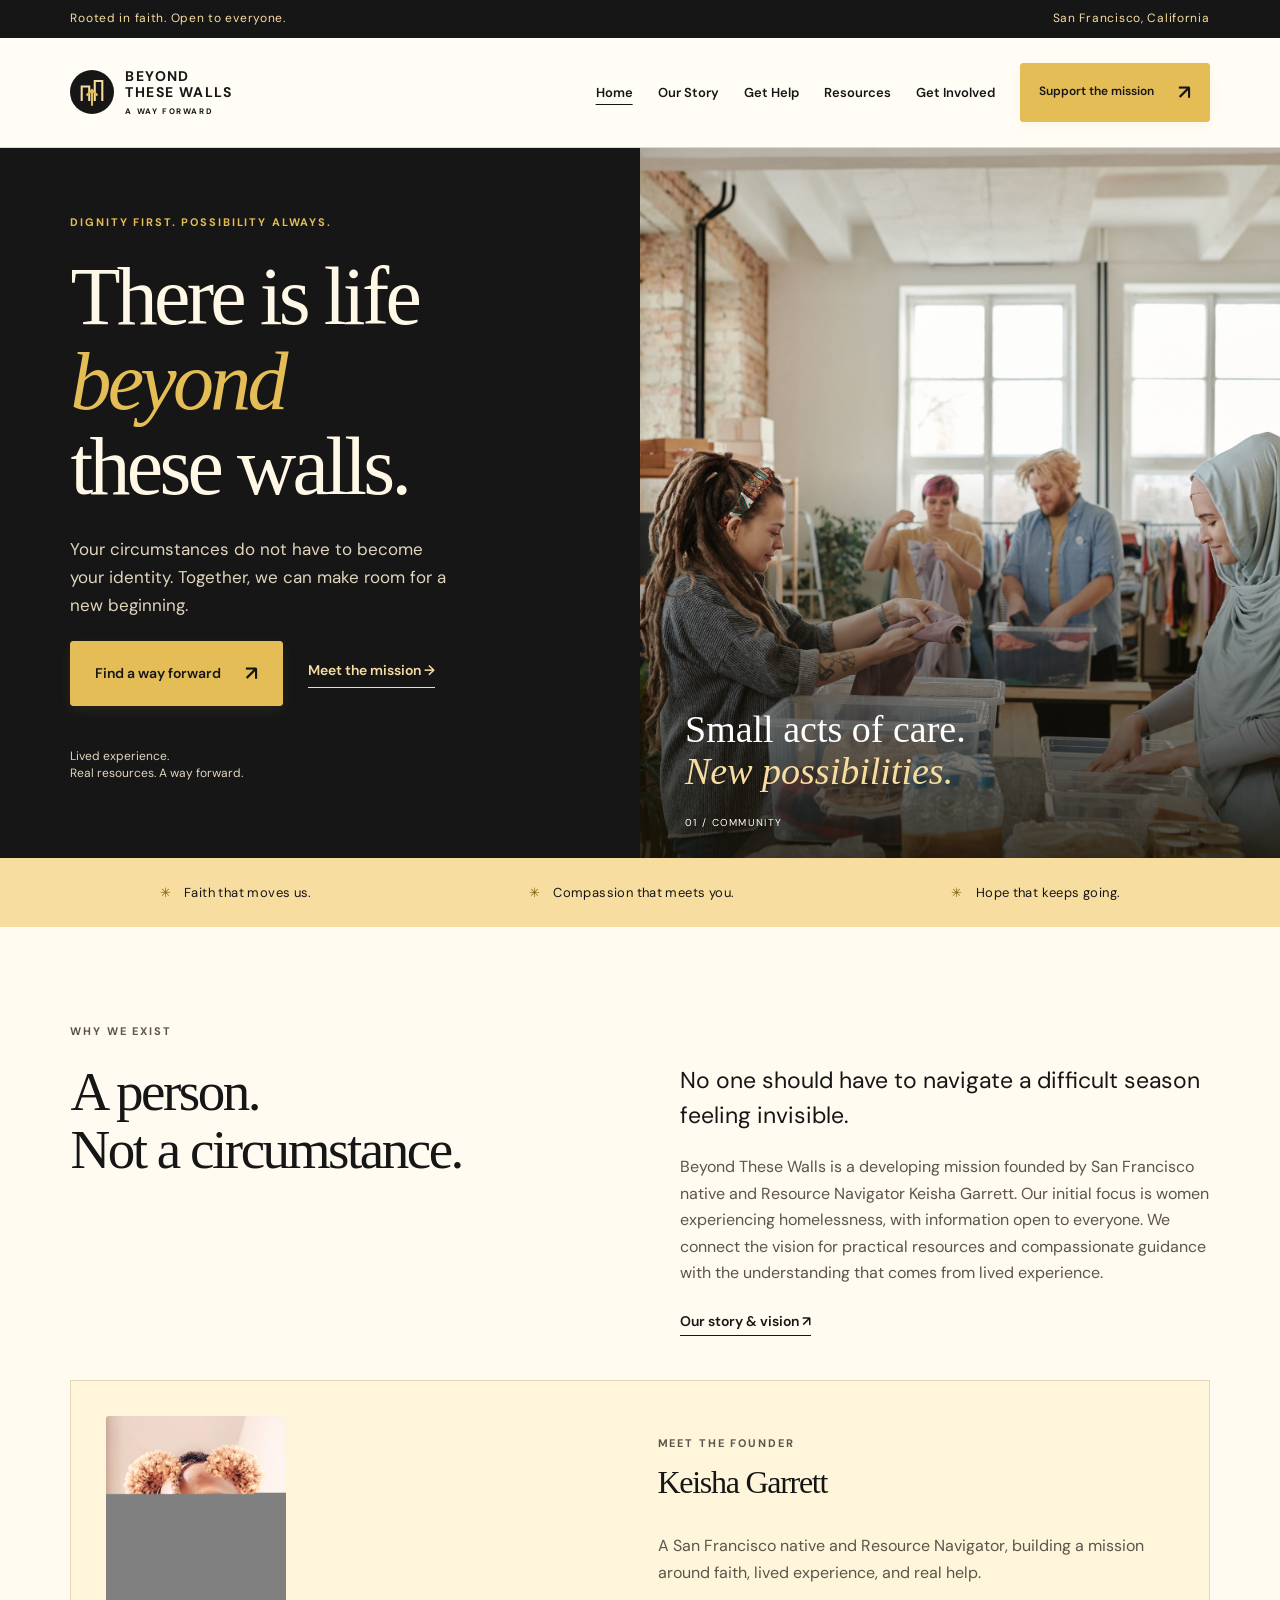
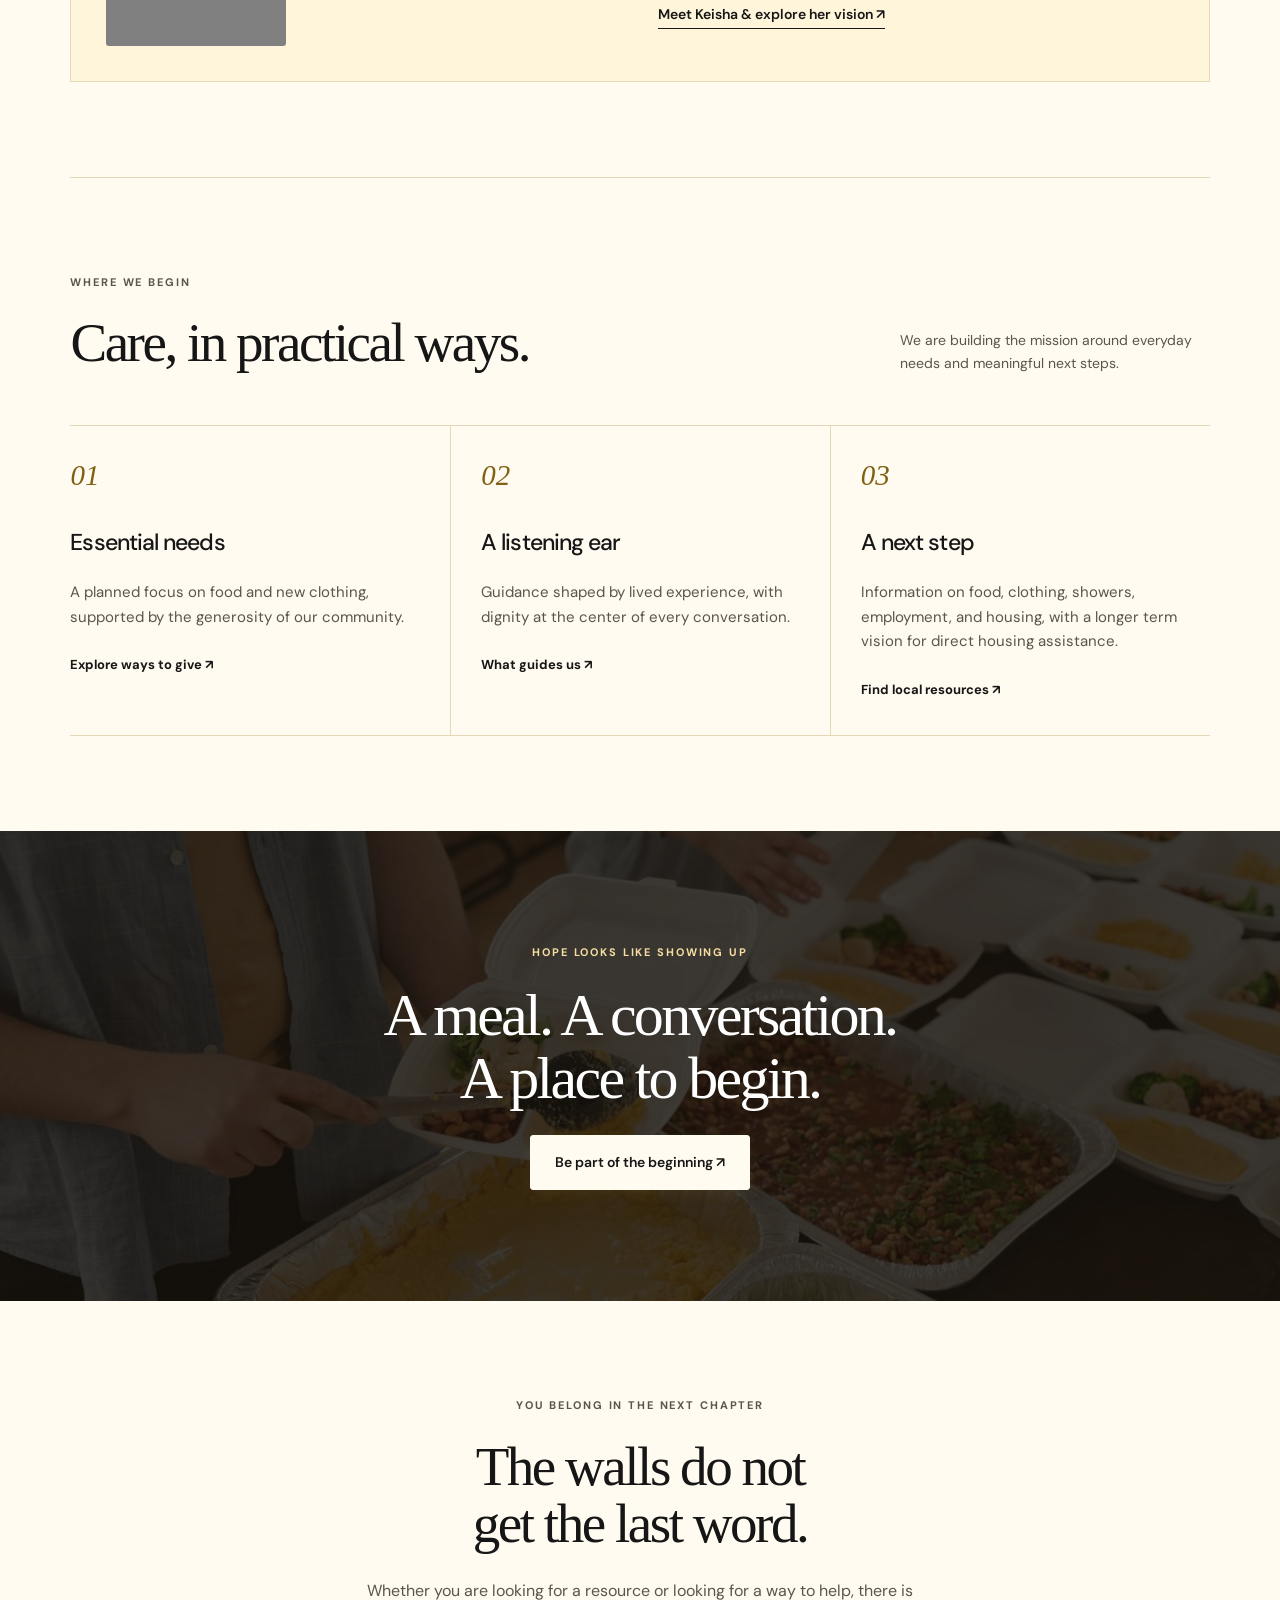
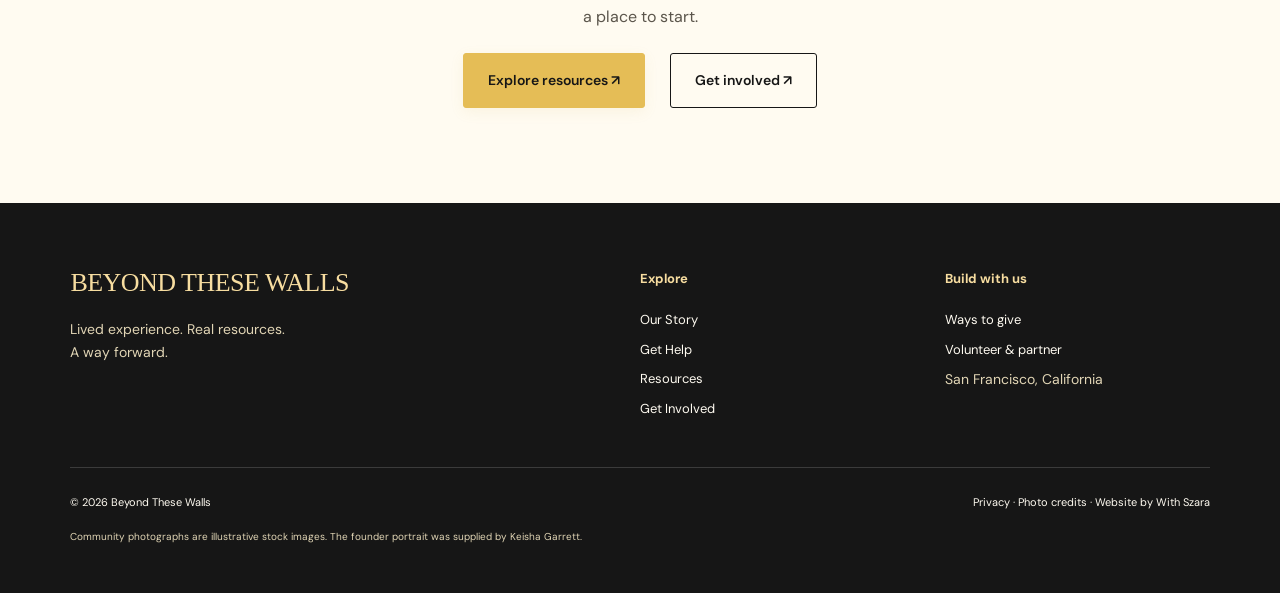
==== commit cf42da96: "Remove decorative asterisks from Beyond These Walls" ====
--- a/index.html
+++ b/index.html
@@ -1 +1 @@
-<!doctype html><html lang="en"><head><meta charset="utf-8"><meta name="viewport" content="width=device-width,initial-scale=1"><title>A way forward | Beyond These Walls</title><meta name="description" content="Beyond These Walls is a developing faith inspired mission in San Francisco, focused on dignity, practical resources, and a way forward for women experiencing homelessness."><meta name="theme-color" content="#161616"><link rel="icon" href="assets/mark.svg" type="image/svg+xml"><link rel="stylesheet" href="style.css"><script src="config.js" defer></script><script src="app.js" defer></script></head><body><a class="skip" href="#main">Skip to content</a><div class="topline">Rooted in faith. Open to everyone. <span>San Francisco, California</span></div><header><a href="index.html" class="brand"><img src="assets/mark.svg" alt="" width="44" height="44"><span>BEYOND<br>THESE WALLS<small>A WAY FORWARD</small></span></a><button class="menu" aria-expanded="false" aria-controls="navigation">Menu ☰</button><nav id="navigation"><a href="index.html" aria-current="page">Home</a><a href="our-story.html">Our Story</a><a href="get-help.html">Get Help</a><a href="resources.html">Resources</a><a href="get-involved.html">Get Involved</a><a href="donate.html" class="button compact">Support the mission <span aria-hidden="true">↗</span></a></nav></header><main id="main"><section class="hero"><div class="herocopy"><p class="eyebrow">DIGNITY FIRST. POSSIBILITY ALWAYS.</p><h1>There is life<br><em>beyond</em><br>these walls.</h1><p>Your circumstances do not have to become your identity. Together, we can make room for a new beginning.</p><div class="actions"><a class="button" href="get-help.html">Find a way forward <span>↗</span></a><a class="textlink" href="our-story.html">Meet the mission →</a></div><div class="herofoot"><span class="sun">✳</span><span>Lived experience.<br>Real resources. A way forward.</span></div></div><div class="herophoto"><img src="assets/community.jpg" alt="Volunteers working together to sort community donations" fetchpriority="high"><div class="photolabel">Small acts of care.<br><em>New possibilities.</em></div><span class="photoindex">01 / COMMUNITY</span></div></section><div class="valuesbar"><span>Faith that moves us.</span><span>Compassion that meets you.</span><span>Hope that keeps going.</span></div><section class="wrap intro"><p class="eyebrow">WHY WE EXIST</p><div class="split"><h2>A person.<br>Not a circumstance.</h2><div><p class="large">No one should have to navigate a difficult season feeling invisible.</p><p>Beyond These Walls is a developing mission founded by San Francisco native and Resource Navigator Keisha Garrett. Our initial focus is women experiencing homelessness, with information open to everyone. We connect the vision for practical resources and compassionate guidance with the understanding that comes from lived experience.</p><a class="textlink" href="our-story.html">Our story & vision ↗</a></div></div><div class="founderhome split"><img src="assets/keisha-garrett.jpg" alt="Keisha Garrett, founder of Beyond These Walls" loading="lazy"><div><p class="eyebrow">MEET THE FOUNDER</p><h3>Keisha Garrett</h3><p>A San Francisco native and Resource Navigator, building a mission around faith, lived experience, and real help.</p><a class="textlink" href="our-story.html">Meet Keisha & explore her vision ↗</a></div></div></section><section class="focus wrap"><div class="sectionhead"><div><p class="eyebrow">WHERE WE BEGIN</p><h2>Care, in practical ways.</h2></div><p>We are building the mission around everyday needs and meaningful next steps.</p></div><div class="cards"><article><span class="number">01</span><h3>Essential needs</h3><p>A planned focus on food and new clothing, supported by the generosity of our community.</p><a href="donate.html">Explore ways to give ↗</a></article><article><span class="number">02</span><h3>A listening ear</h3><p>Guidance shaped by lived experience, with dignity at the center of every conversation.</p><a href="our-story.html">What guides us ↗</a></article><article><span class="number">03</span><h3>A next step</h3><p>Information on food, clothing, showers, employment, and housing, with a longer term vision for direct housing assistance.</p><a href="resources.html">Find local resources ↗</a></article></div></section><section class="imageband"><img src="assets/meals.jpg" alt="Volunteers preparing individual meals for donation" loading="lazy"><div><p class="eyebrow">HOPE LOOKS LIKE SHOWING UP</p><h2>A meal. A conversation.<br>A place to begin.</h2><a class="button light" href="get-involved.html">Be part of the beginning ↗</a></div></section><section class="wrap invitation"><p class="eyebrow">YOU BELONG IN THE NEXT CHAPTER</p><h2>The walls do not<br>get the last word.</h2><p>Whether you are looking for a resource or looking for a way to help, there is a place to start.</p><div class="actions"><a class="button" href="resources.html">Explore resources ↗</a><a class="button outline" href="get-involved.html">Get involved ↗</a></div></section></main><footer><div class="footergrid"><div><a class="footerbrand" href="index.html">BEYOND THESE WALLS</a><p>Lived experience. Real resources.<br>A way forward.</p></div><div><strong>Explore</strong><a href="our-story.html">Our Story</a><a href="get-help.html">Get Help</a><a href="resources.html">Resources</a><a href="get-involved.html">Get Involved</a></div><div><strong>Build with us</strong><a href="donate.html">Ways to give</a><a href="get-involved.html">Volunteer & partner</a><p>San Francisco, California</p></div></div><div class="fine">© 2026 Beyond These Walls <span><a href="privacy.html">Privacy</a> · <a href="photo-credits.html">Photo credits</a> · Website by With Szara</span></div><p class="stocknote">Community photographs are illustrative stock images. The founder portrait was supplied by Keisha Garrett.</p></footer></body></html>+<!doctype html><html lang="en"><head><meta charset="utf-8"><meta name="viewport" content="width=device-width,initial-scale=1"><title>A way forward | Beyond These Walls</title><meta name="description" content="Beyond These Walls is a developing faith inspired mission in San Francisco, focused on dignity, practical resources, and a way forward for women experiencing homelessness."><meta name="theme-color" content="#161616"><link rel="icon" href="assets/mark.svg" type="image/svg+xml"><link rel="stylesheet" href="style.css"><script src="config.js" defer></script><script src="app.js" defer></script></head><body><a class="skip" href="#main">Skip to content</a><div class="topline">Rooted in faith. Open to everyone. <span>San Francisco, California</span></div><header><a href="index.html" class="brand"><img src="assets/mark.svg" alt="" width="44" height="44"><span>BEYOND<br>THESE WALLS<small>A WAY FORWARD</small></span></a><button class="menu" aria-expanded="false" aria-controls="navigation">Menu ☰</button><nav id="navigation"><a href="index.html" aria-current="page">Home</a><a href="our-story.html">Our Story</a><a href="get-help.html">Get Help</a><a href="resources.html">Resources</a><a href="get-involved.html">Get Involved</a><a href="donate.html" class="button compact">Support the mission <span aria-hidden="true">↗</span></a></nav></header><main id="main"><section class="hero"><div class="herocopy"><p class="eyebrow">DIGNITY FIRST. POSSIBILITY ALWAYS.</p><h1>There is life<br><em>beyond</em><br>these walls.</h1><p>Your circumstances do not have to become your identity. Together, we can make room for a new beginning.</p><div class="actions"><a class="button" href="get-help.html">Find a way forward <span>↗</span></a><a class="textlink" href="our-story.html">Meet the mission →</a></div><div class="herofoot"><span>Lived experience.<br>Real resources. A way forward.</span></div></div><div class="herophoto"><img src="assets/community.jpg" alt="Volunteers working together to sort community donations" fetchpriority="high"><div class="photolabel">Small acts of care.<br><em>New possibilities.</em></div><span class="photoindex">01 / COMMUNITY</span></div></section><div class="valuesbar"><span>Faith that moves us.</span><span>Compassion that meets you.</span><span>Hope that keeps going.</span></div><section class="wrap intro"><p class="eyebrow">WHY WE EXIST</p><div class="split"><h2>A person.<br>Not a circumstance.</h2><div><p class="large">No one should have to navigate a difficult season feeling invisible.</p><p>Beyond These Walls is a developing mission founded by San Francisco native and Resource Navigator Keisha Garrett. Our initial focus is women experiencing homelessness, with information open to everyone. We connect the vision for practical resources and compassionate guidance with the understanding that comes from lived experience.</p><a class="textlink" href="our-story.html">Our story & vision ↗</a></div></div><div class="founderhome split"><img src="assets/keisha-garrett.jpg" alt="Keisha Garrett, founder of Beyond These Walls" loading="lazy"><div><p class="eyebrow">MEET THE FOUNDER</p><h3>Keisha Garrett</h3><p>A San Francisco native and Resource Navigator, building a mission around faith, lived experience, and real help.</p><a class="textlink" href="our-story.html">Meet Keisha & explore her vision ↗</a></div></div></section><section class="focus wrap"><div class="sectionhead"><div><p class="eyebrow">WHERE WE BEGIN</p><h2>Care, in practical ways.</h2></div><p>We are building the mission around everyday needs and meaningful next steps.</p></div><div class="cards"><article><span class="number">01</span><h3>Essential needs</h3><p>A planned focus on food and new clothing, supported by the generosity of our community.</p><a href="donate.html">Explore ways to give ↗</a></article><article><span class="number">02</span><h3>A listening ear</h3><p>Guidance shaped by lived experience, with dignity at the center of every conversation.</p><a href="our-story.html">What guides us ↗</a></article><article><span class="number">03</span><h3>A next step</h3><p>Information on food, clothing, showers, employment, and housing, with a longer term vision for direct housing assistance.</p><a href="resources.html">Find local resources ↗</a></article></div></section><section class="imageband"><img src="assets/meals.jpg" alt="Volunteers preparing individual meals for donation" loading="lazy"><div><p class="eyebrow">HOPE LOOKS LIKE SHOWING UP</p><h2>A meal. A conversation.<br>A place to begin.</h2><a class="button light" href="get-involved.html">Be part of the beginning ↗</a></div></section><section class="wrap invitation"><p class="eyebrow">YOU BELONG IN THE NEXT CHAPTER</p><h2>The walls do not<br>get the last word.</h2><p>Whether you are looking for a resource or looking for a way to help, there is a place to start.</p><div class="actions"><a class="button" href="resources.html">Explore resources ↗</a><a class="button outline" href="get-involved.html">Get involved ↗</a></div></section></main><footer><div class="footergrid"><div><a class="footerbrand" href="index.html">BEYOND THESE WALLS</a><p>Lived experience. Real resources.<br>A way forward.</p></div><div><strong>Explore</strong><a href="our-story.html">Our Story</a><a href="get-help.html">Get Help</a><a href="resources.html">Resources</a><a href="get-involved.html">Get Involved</a></div><div><strong>Build with us</strong><a href="donate.html">Ways to give</a><a href="get-involved.html">Volunteer & partner</a><p>San Francisco, California</p></div></div><div class="fine">© 2026 Beyond These Walls <span><a href="privacy.html">Privacy</a> · <a href="photo-credits.html">Photo credits</a> · Website by With Szara</span></div><p class="stocknote">Community photographs are illustrative stock images. The founder portrait was supplied by Keisha Garrett.</p></footer></body></html>
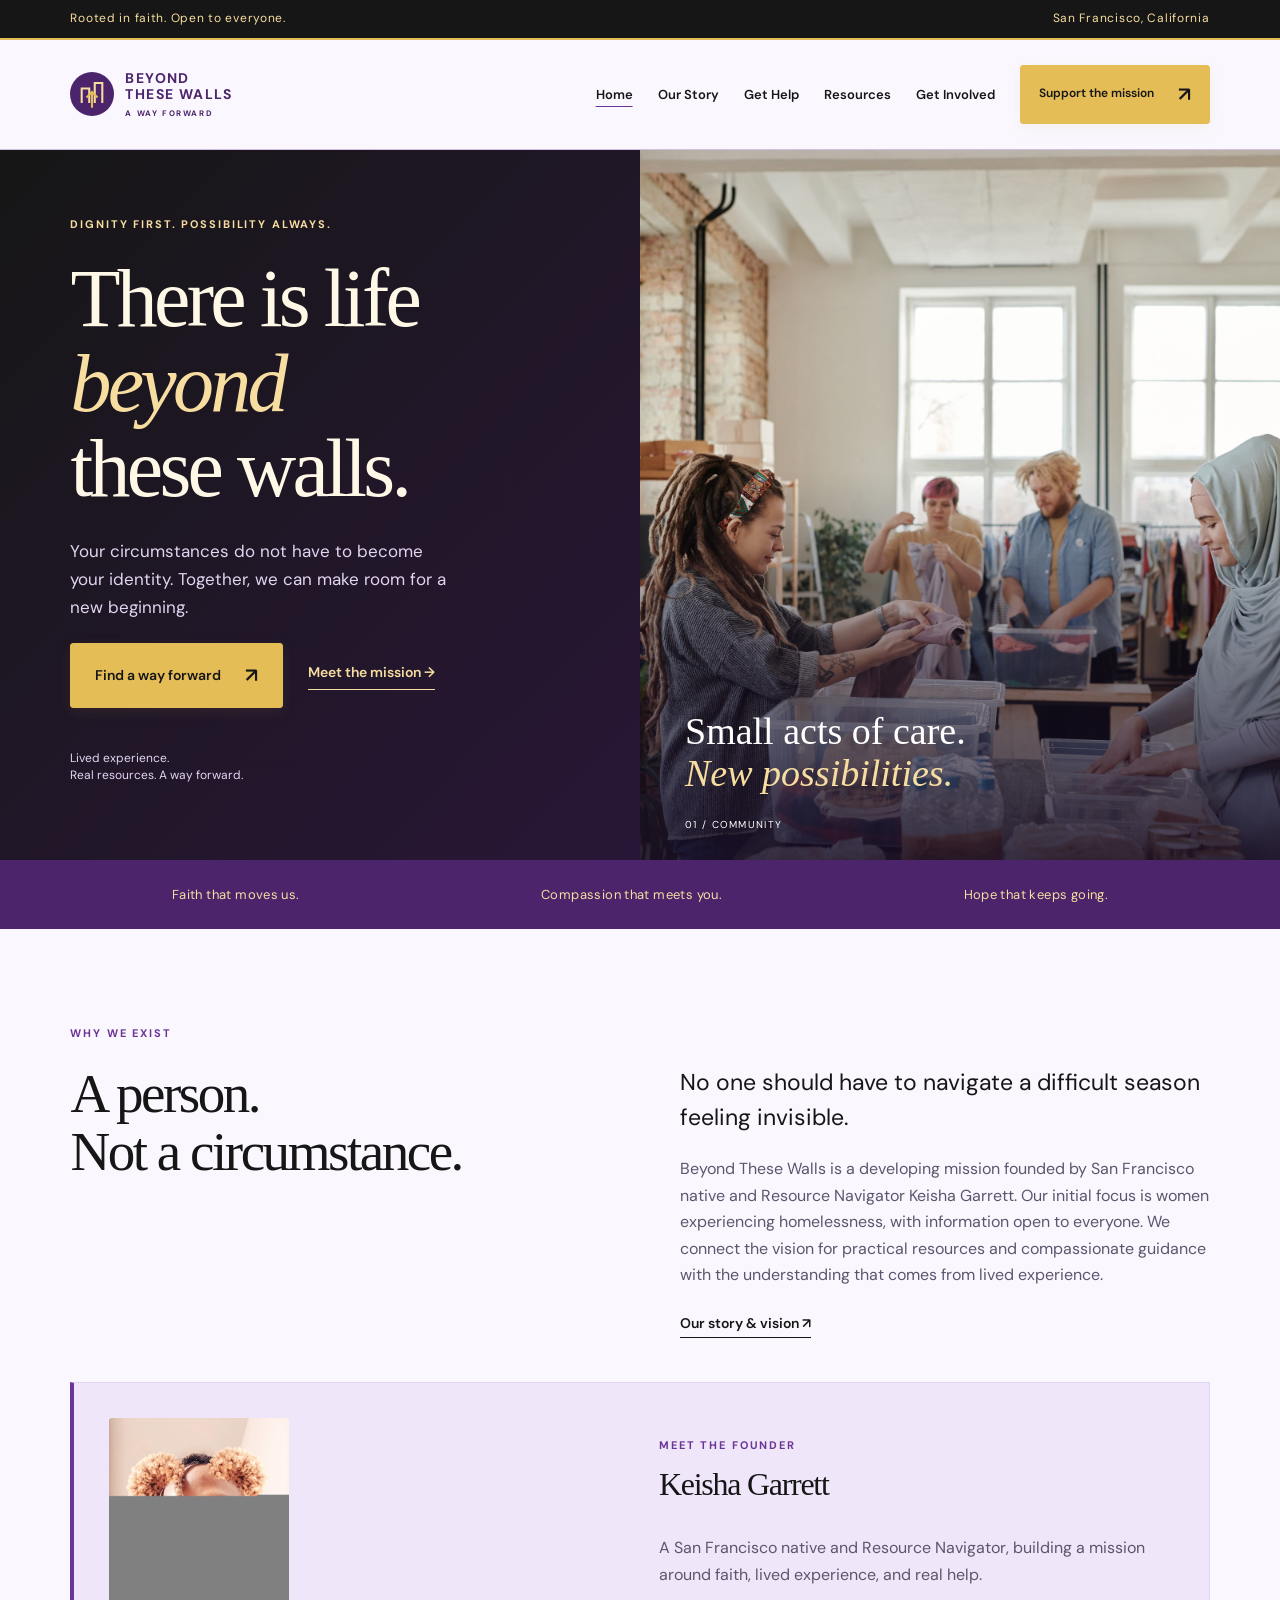
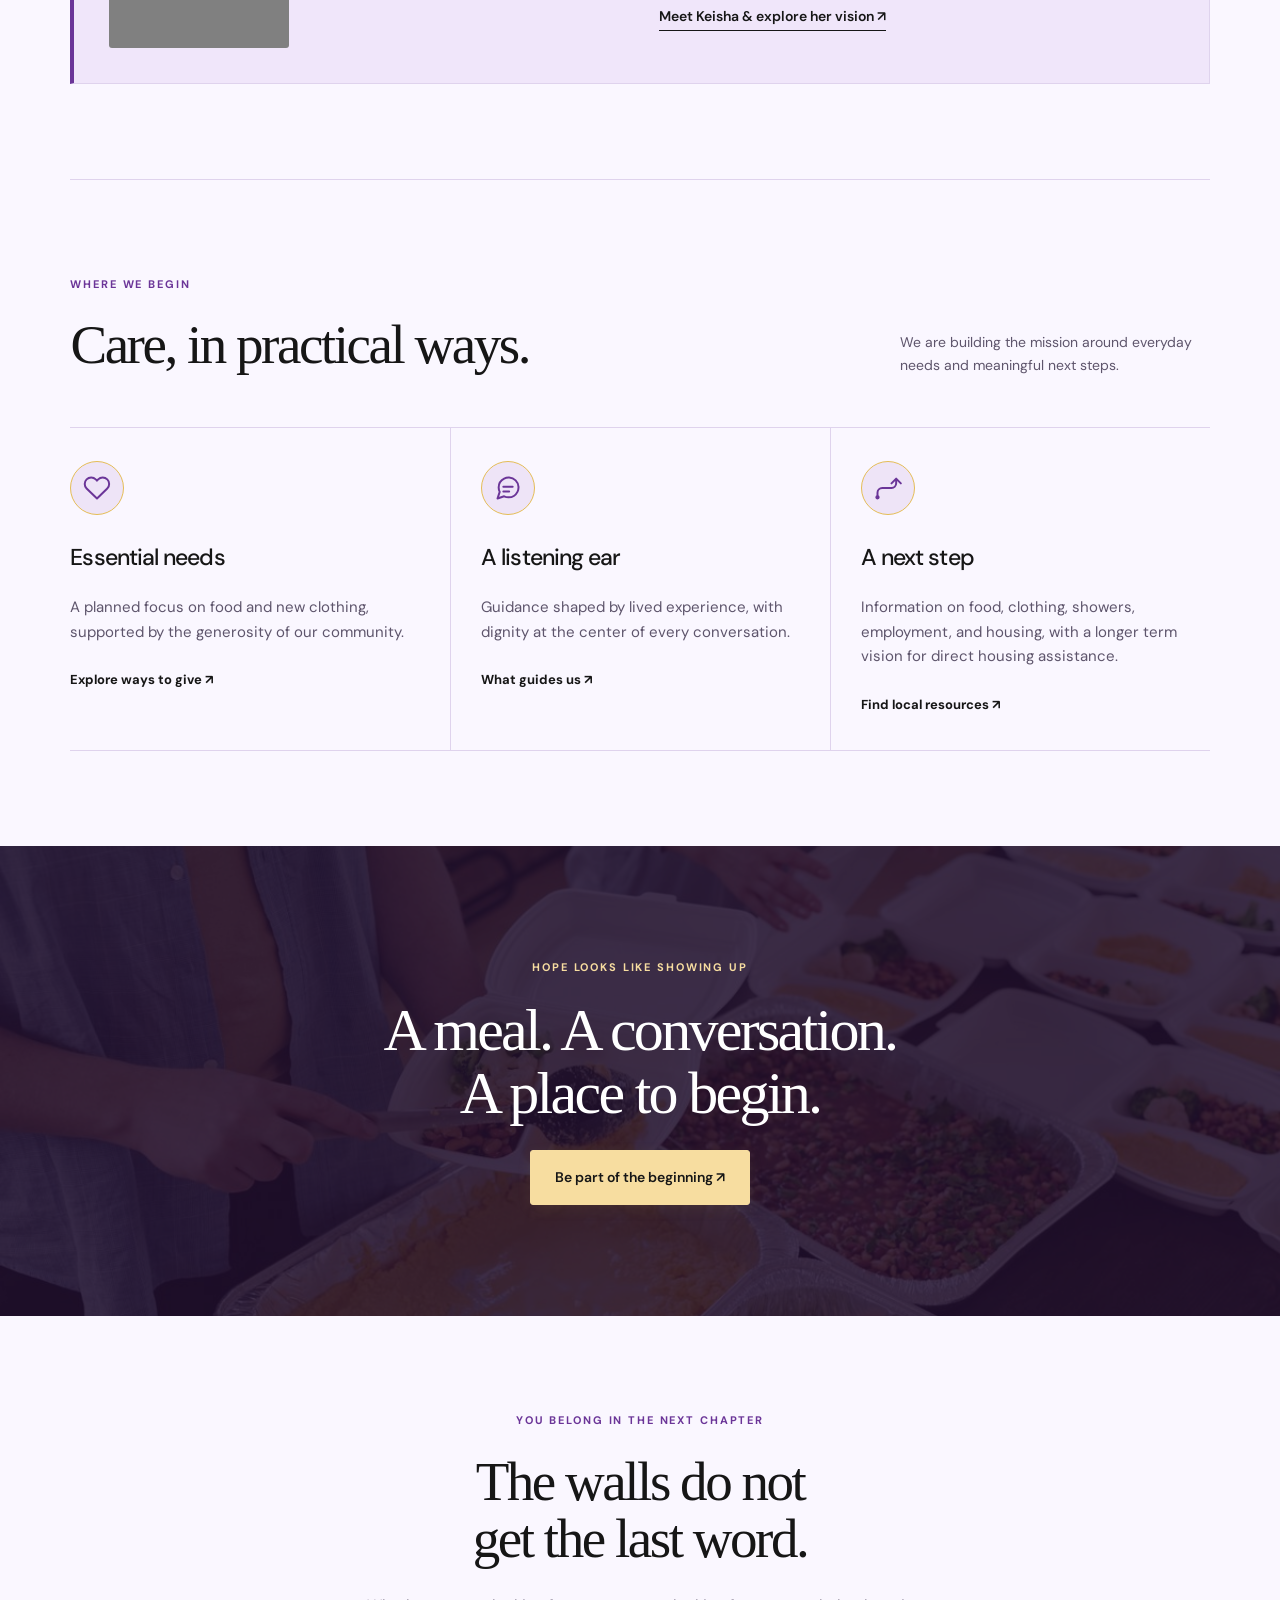
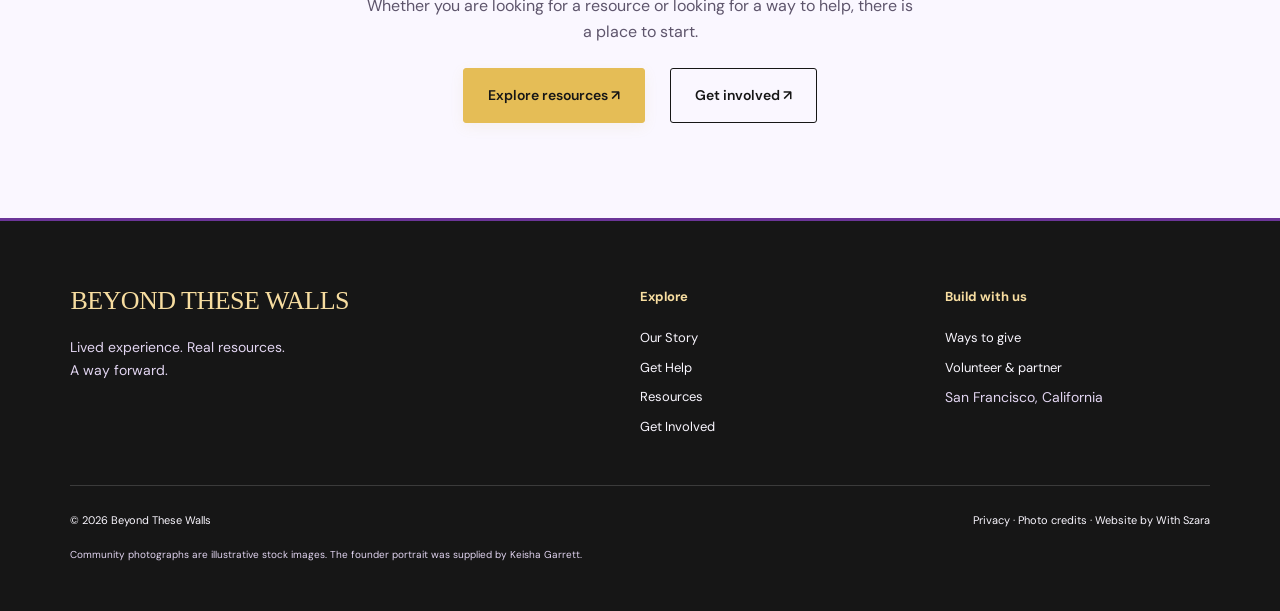
==== commit 4b3adcae: "Replace numbered care cards with heart, conversation and path icons" ====
--- a/index.html
+++ b/index.html
@@ -1 +1 @@
-<!doctype html><html lang="en"><head><meta charset="utf-8"><meta name="viewport" content="width=device-width,initial-scale=1"><title>A way forward | Beyond These Walls</title><meta name="description" content="Beyond These Walls is a developing faith inspired mission in San Francisco, focused on dignity, practical resources, and a way forward for women experiencing homelessness."><meta name="theme-color" content="#161616"><link rel="icon" href="assets/mark.svg" type="image/svg+xml"><link rel="stylesheet" href="style.css"><script src="config.js" defer></script><script src="app.js" defer></script></head><body><a class="skip" href="#main">Skip to content</a><div class="topline">Rooted in faith. Open to everyone. <span>San Francisco, California</span></div><header><a href="index.html" class="brand"><img src="assets/mark.svg" alt="" width="44" height="44"><span>BEYOND<br>THESE WALLS<small>A WAY FORWARD</small></span></a><button class="menu" aria-expanded="false" aria-controls="navigation">Menu ☰</button><nav id="navigation"><a href="index.html" aria-current="page">Home</a><a href="our-story.html">Our Story</a><a href="get-help.html">Get Help</a><a href="resources.html">Resources</a><a href="get-involved.html">Get Involved</a><a href="donate.html" class="button compact">Support the mission <span aria-hidden="true">↗</span></a></nav></header><main id="main"><section class="hero"><div class="herocopy"><p class="eyebrow">DIGNITY FIRST. POSSIBILITY ALWAYS.</p><h1>There is life<br><em>beyond</em><br>these walls.</h1><p>Your circumstances do not have to become your identity. Together, we can make room for a new beginning.</p><div class="actions"><a class="button" href="get-help.html">Find a way forward <span>↗</span></a><a class="textlink" href="our-story.html">Meet the mission →</a></div><div class="herofoot"><span>Lived experience.<br>Real resources. A way forward.</span></div></div><div class="herophoto"><img src="assets/community.jpg" alt="Volunteers working together to sort community donations" fetchpriority="high"><div class="photolabel">Small acts of care.<br><em>New possibilities.</em></div><span class="photoindex">01 / COMMUNITY</span></div></section><div class="valuesbar"><span>Faith that moves us.</span><span>Compassion that meets you.</span><span>Hope that keeps going.</span></div><section class="wrap intro"><p class="eyebrow">WHY WE EXIST</p><div class="split"><h2>A person.<br>Not a circumstance.</h2><div><p class="large">No one should have to navigate a difficult season feeling invisible.</p><p>Beyond These Walls is a developing mission founded by San Francisco native and Resource Navigator Keisha Garrett. Our initial focus is women experiencing homelessness, with information open to everyone. We connect the vision for practical resources and compassionate guidance with the understanding that comes from lived experience.</p><a class="textlink" href="our-story.html">Our story & vision ↗</a></div></div><div class="founderhome split"><img src="assets/keisha-garrett.jpg" alt="Keisha Garrett, founder of Beyond These Walls" loading="lazy"><div><p class="eyebrow">MEET THE FOUNDER</p><h3>Keisha Garrett</h3><p>A San Francisco native and Resource Navigator, building a mission around faith, lived experience, and real help.</p><a class="textlink" href="our-story.html">Meet Keisha & explore her vision ↗</a></div></div></section><section class="focus wrap"><div class="sectionhead"><div><p class="eyebrow">WHERE WE BEGIN</p><h2>Care, in practical ways.</h2></div><p>We are building the mission around everyday needs and meaningful next steps.</p></div><div class="cards"><article><span class="number">01</span><h3>Essential needs</h3><p>A planned focus on food and new clothing, supported by the generosity of our community.</p><a href="donate.html">Explore ways to give ↗</a></article><article><span class="number">02</span><h3>A listening ear</h3><p>Guidance shaped by lived experience, with dignity at the center of every conversation.</p><a href="our-story.html">What guides us ↗</a></article><article><span class="number">03</span><h3>A next step</h3><p>Information on food, clothing, showers, employment, and housing, with a longer term vision for direct housing assistance.</p><a href="resources.html">Find local resources ↗</a></article></div></section><section class="imageband"><img src="assets/meals.jpg" alt="Volunteers preparing individual meals for donation" loading="lazy"><div><p class="eyebrow">HOPE LOOKS LIKE SHOWING UP</p><h2>A meal. A conversation.<br>A place to begin.</h2><a class="button light" href="get-involved.html">Be part of the beginning ↗</a></div></section><section class="wrap invitation"><p class="eyebrow">YOU BELONG IN THE NEXT CHAPTER</p><h2>The walls do not<br>get the last word.</h2><p>Whether you are looking for a resource or looking for a way to help, there is a place to start.</p><div class="actions"><a class="button" href="resources.html">Explore resources ↗</a><a class="button outline" href="get-involved.html">Get involved ↗</a></div></section></main><footer><div class="footergrid"><div><a class="footerbrand" href="index.html">BEYOND THESE WALLS</a><p>Lived experience. Real resources.<br>A way forward.</p></div><div><strong>Explore</strong><a href="our-story.html">Our Story</a><a href="get-help.html">Get Help</a><a href="resources.html">Resources</a><a href="get-involved.html">Get Involved</a></div><div><strong>Build with us</strong><a href="donate.html">Ways to give</a><a href="get-involved.html">Volunteer & partner</a><p>San Francisco, California</p></div></div><div class="fine">© 2026 Beyond These Walls <span><a href="privacy.html">Privacy</a> · <a href="photo-credits.html">Photo credits</a> · Website by With Szara</span></div><p class="stocknote">Community photographs are illustrative stock images. The founder portrait was supplied by Keisha Garrett.</p></footer></body></html>+<!doctype html><html lang="en"><head><meta charset="utf-8"><meta name="viewport" content="width=device-width,initial-scale=1"><title>A way forward | Beyond These Walls</title><meta name="description" content="Beyond These Walls is a developing faith inspired mission in San Francisco, focused on dignity, practical resources, and a way forward for women experiencing homelessness."><meta name="theme-color" content="#161616"><link rel="icon" href="assets/mark.svg" type="image/svg+xml"><link rel="stylesheet" href="style.css"><script src="config.js" defer></script><script src="app.js" defer></script></head><body><a class="skip" href="#main">Skip to content</a><div class="topline">Rooted in faith. Open to everyone. <span>San Francisco, California</span></div><header><a href="index.html" class="brand"><img src="assets/mark.svg" alt="" width="44" height="44"><span>BEYOND<br>THESE WALLS<small>A WAY FORWARD</small></span></a><button class="menu" aria-expanded="false" aria-controls="navigation">Menu ☰</button><nav id="navigation"><a href="index.html" aria-current="page">Home</a><a href="our-story.html">Our Story</a><a href="get-help.html">Get Help</a><a href="resources.html">Resources</a><a href="get-involved.html">Get Involved</a><a href="donate.html" class="button compact">Support the mission <span aria-hidden="true">↗</span></a></nav></header><main id="main"><section class="hero"><div class="herocopy"><p class="eyebrow">DIGNITY FIRST. POSSIBILITY ALWAYS.</p><h1>There is life<br><em>beyond</em><br>these walls.</h1><p>Your circumstances do not have to become your identity. Together, we can make room for a new beginning.</p><div class="actions"><a class="button" href="get-help.html">Find a way forward <span>↗</span></a><a class="textlink" href="our-story.html">Meet the mission →</a></div><div class="herofoot"><span>Lived experience.<br>Real resources. A way forward.</span></div></div><div class="herophoto"><img src="assets/community.jpg" alt="Volunteers working together to sort community donations" fetchpriority="high"><div class="photolabel">Small acts of care.<br><em>New possibilities.</em></div><span class="photoindex">01 / COMMUNITY</span></div></section><div class="valuesbar"><span>Faith that moves us.</span><span>Compassion that meets you.</span><span>Hope that keeps going.</span></div><section class="wrap intro"><p class="eyebrow">WHY WE EXIST</p><div class="split"><h2>A person.<br>Not a circumstance.</h2><div><p class="large">No one should have to navigate a difficult season feeling invisible.</p><p>Beyond These Walls is a developing mission founded by San Francisco native and Resource Navigator Keisha Garrett. Our initial focus is women experiencing homelessness, with information open to everyone. We connect the vision for practical resources and compassionate guidance with the understanding that comes from lived experience.</p><a class="textlink" href="our-story.html">Our story & vision ↗</a></div></div><div class="founderhome split"><img src="assets/keisha-garrett.jpg" alt="Keisha Garrett, founder of Beyond These Walls" loading="lazy"><div><p class="eyebrow">MEET THE FOUNDER</p><h3>Keisha Garrett</h3><p>A San Francisco native and Resource Navigator, building a mission around faith, lived experience, and real help.</p><a class="textlink" href="our-story.html">Meet Keisha & explore her vision ↗</a></div></div></section><section class="focus wrap"><div class="sectionhead"><div><p class="eyebrow">WHERE WE BEGIN</p><h2>Care, in practical ways.</h2></div><p>We are building the mission around everyday needs and meaningful next steps.</p></div><div class="cards"><article><span class="care-icon" aria-hidden="true"><svg viewBox="0 0 24 24" width="28" height="28" fill="none" stroke="currentColor" stroke-width="1.7" stroke-linecap="round" stroke-linejoin="round" focusable="false"><path d="M20.8 4.6a5.5 5.5 0 0 0-7.8 0L12 5.7l-1.1-1.1a5.5 5.5 0 0 0-7.8 7.8L12 21l8.8-8.6a5.5 5.5 0 0 0 0-7.8Z"/></svg></span><h3>Essential needs</h3><p>A planned focus on food and new clothing, supported by the generosity of our community.</p><a href="donate.html">Explore ways to give ↗</a></article><article><span class="care-icon" aria-hidden="true"><svg viewBox="0 0 24 24" width="28" height="28" fill="none" stroke="currentColor" stroke-width="1.7" stroke-linecap="round" stroke-linejoin="round" focusable="false"><path d="M21 11.5a8.4 8.4 0 0 1-.9 3.8 8.5 8.5 0 0 1-7.6 4.7 8.4 8.4 0 0 1-3.8-.9L3 21l1.9-5.7a8.4 8.4 0 0 1-.9-3.8 8.5 8.5 0 0 1 4.7-7.6 8.4 8.4 0 0 1 3.8-.9h.5a8.5 8.5 0 0 1 8 8v.5Z"/><path d="M8 11h8M8 15h5"/></svg></span><h3>A listening ear</h3><p>Guidance shaped by lived experience, with dignity at the center of every conversation.</p><a href="our-story.html">What guides us ↗</a></article><article><span class="care-icon" aria-hidden="true"><svg viewBox="0 0 24 24" width="28" height="28" fill="none" stroke="currentColor" stroke-width="1.7" stroke-linecap="round" stroke-linejoin="round" focusable="false"><path d="M4 20v-4a4 4 0 0 1 4-4h8a4 4 0 0 0 4-4V4M16 8l4-4 4 4" transform="translate(-1 0)"/><circle cx="3" cy="20" r="1"/></svg></span><h3>A next step</h3><p>Information on food, clothing, showers, employment, and housing, with a longer term vision for direct housing assistance.</p><a href="resources.html">Find local resources ↗</a></article></div></section><section class="imageband"><img src="assets/meals.jpg" alt="Volunteers preparing individual meals for donation" loading="lazy"><div><p class="eyebrow">HOPE LOOKS LIKE SHOWING UP</p><h2>A meal. A conversation.<br>A place to begin.</h2><a class="button light" href="get-involved.html">Be part of the beginning ↗</a></div></section><section class="wrap invitation"><p class="eyebrow">YOU BELONG IN THE NEXT CHAPTER</p><h2>The walls do not<br>get the last word.</h2><p>Whether you are looking for a resource or looking for a way to help, there is a place to start.</p><div class="actions"><a class="button" href="resources.html">Explore resources ↗</a><a class="button outline" href="get-involved.html">Get involved ↗</a></div></section></main><footer><div class="footergrid"><div><a class="footerbrand" href="index.html">BEYOND THESE WALLS</a><p>Lived experience. Real resources.<br>A way forward.</p></div><div><strong>Explore</strong><a href="our-story.html">Our Story</a><a href="get-help.html">Get Help</a><a href="resources.html">Resources</a><a href="get-involved.html">Get Involved</a></div><div><strong>Build with us</strong><a href="donate.html">Ways to give</a><a href="get-involved.html">Volunteer & partner</a><p>San Francisco, California</p></div></div><div class="fine">© 2026 Beyond These Walls <span><a href="privacy.html">Privacy</a> · <a href="photo-credits.html">Photo credits</a> · Website by With Szara</span></div><p class="stocknote">Community photographs are illustrative stock images. The founder portrait was supplied by Keisha Garrett.</p></footer></body></html>
--- a/style.css
+++ b/style.css
@@ -1,3 +1,9 @@
-@import url('https://fonts.googleapis.com/css2?family=DM+Sans:wght@400;500;600;700&family=Manrope:wght@400;500;600;700&display=swap');:root{--cream:#fffbf1;--ink:#161616;--muted:#5b554b;--orange:#806012;--line:#e4d8b9;--sand:#f4e7bf}*{box-sizing:border-box}body{margin:0;background:var(--cream);color:var(--ink);font:16px/1.65 'DM Sans',Arial,sans-serif}a{color:inherit;text-decoration:none}a:hover{text-decoration:underline}button,input,select,textarea{font:inherit}button,a,input,select,textarea,summary{outline-offset:5px}img{max-width:100%;display:block;object-fit:cover}.skip{position:absolute;left:12px;top:-100px;background:white;padding:10px;z-index:99}.skip:focus{top:12px}.topline{background:var(--ink);color:var(--cream);font-size:12px;letter-spacing:.06em;padding:9px 5.5%;display:flex;justify-content:space-between}header{padding:25px 5.5%;display:flex;align-items:center;justify-content:space-between;gap:30px;border-bottom:1px solid var(--line)}.brand{display:flex;align-items:center;gap:11px;font-size:14px;font-weight:700;line-height:1.15;letter-spacing:.1em}.brand small{display:block;font-size:8px;letter-spacing:.2em;margin-top:7px}nav{display:flex;align-items:center;gap:25px;font-size:13px;font-weight:600}nav [aria-current]{text-decoration:underline;text-underline-offset:7px}.button{display:inline-flex;justify-content:center;align-items:center;gap:24px;background:var(--ink);color:#fff;padding:15px 24px;border:1px solid var(--ink);border-radius:3px;font-size:14px;font-weight:600;cursor:pointer}.button:hover{background:#373020;text-decoration:none}.button.compact{padding:12px 18px;font-size:12px}.button span{font-size:20px}.menu{display:none}.hero{display:grid;grid-template-columns:1fr 1fr;min-height:710px}.herocopy{padding:65px 9% 42px 11%}.eyebrow{font-size:11px;font-weight:700;letter-spacing:.17em;text-transform:uppercase;margin:0 0 23px}h1,h2,h3,p{margin-top:0}h1,h2{font-family:Georgia,'Times New Roman',serif;font-weight:400;line-height:1.04;letter-spacing:-.045em}h1{font-size:clamp(60px,6.4vw,100px);margin-bottom:25px}h1 em,h2 em{color:var(--orange);font-weight:400}h2{font-size:clamp(36px,4.3vw,62px);margin-bottom:26px}h3{font-size:23px;font-weight:500;line-height:1.25;letter-spacing:-.04em}p{color:var(--muted);margin-bottom:22px}.herocopy>p:not(.eyebrow){max-width:390px;font-size:17px}.actions{display:flex;align-items:center;gap:25px;flex-wrap:wrap}.textlink{font-size:14px;font-weight:600;border-bottom:1px solid var(--ink);padding-bottom:5px}.herofoot{display:flex;gap:15px;align-items:center;margin-top:42px;font-size:12px;line-height:1.45}.sun{font-size:48px;color:var(--orange);line-height:1}.herophoto{position:relative;overflow:hidden;min-height:630px}.herophoto>img{width:100%;height:100%;position:absolute;object-position:50% 40%}.herophoto:after{content:'';position:absolute;inset:0;background:linear-gradient(transparent 45%,#171309ce)}.photolabel{position:absolute;bottom:65px;left:45px;z-index:1;color:#fff;font:38px/1.1 Georgia,serif}.photolabel em{color:#ead2af}.photoindex{position:absolute;bottom:26px;left:45px;color:white;z-index:1;font-size:10px;letter-spacing:.13em}.valuesbar{display:flex;justify-content:space-around;padding:24px 4%;background:var(--sand);font-size:13px;letter-spacing:.03em}.valuesbar span:before{content:'✳';color:var(--orange);margin-right:13px}.wrap{width:89%;max-width:1200px;margin:0 auto;padding-top:95px;padding-bottom:95px}.split{display:grid;grid-template-columns:1fr 1fr;gap:80px;align-items:start}.large{font-size:23px;line-height:1.5;color:var(--ink)}.intro{border-bottom:1px solid var(--line)}.sectionhead{display:flex;justify-content:space-between;align-items:end;gap:40px;margin-bottom:28px}.sectionhead>p{max-width:310px;font-size:14px}.cards{display:grid;grid-template-columns:repeat(3,1fr);gap:0;border-top:1px solid var(--line);border-bottom:1px solid var(--line)}.cards article{padding:33px 30px 33px 0}.cards article+article{padding-left:30px;border-left:1px solid var(--line)}.number{display:block;font:italic 29px Georgia,serif;color:var(--orange);margin-bottom:36px}.cards p{font-size:15px}.cards a{font-size:13px;font-weight:700}.imageband{height:470px;position:relative;display:flex;align-items:center;justify-content:center;text-align:center;overflow:hidden}.imageband>img{position:absolute;inset:0;width:100%;height:100%}.imageband:after{content:'';position:absolute;inset:0;background:#16120bd1}.imageband>div{position:relative;z-index:1;color:white}.imageband .eyebrow{color:#dfc2a0}.imageband h2{font-size:60px}.light{background:var(--cream);color:var(--ink);border-color:var(--cream)}.light:hover{background:var(--sand)}.invitation{text-align:center;max-width:800px}.invitation p{max-width:550px;margin-left:auto;margin-right:auto}.invitation .actions{justify-content:center}.outline{background:transparent;color:var(--ink)}.outline:hover{color:white}footer{background:var(--ink);color:var(--cream);padding:65px 5.5% 25px}footer p{color:#e1d5b5;font-size:14px}.footergrid{display:grid;grid-template-columns:2fr 1fr 1fr;gap:40px}.footergrid strong{font-size:13px;display:block;margin-bottom:20px}.footergrid a:not(.footerbrand){display:block;font-size:13px;margin-bottom:8px}.footerbrand{font:26px Georgia,serif;letter-spacing:-.02em;display:block;margin-bottom:20px}.fine{display:flex;justify-content:space-between;border-top:1px solid #ffffff29;margin-top:40px;padding-top:25px;font-size:11px}.stocknote{font-size:10px;max-width:740px;margin-top:18px}.pagehero{padding-bottom:60px;border-bottom:1px solid var(--line)}.pagehero h1{font-size:clamp(55px,6.5vw,88px)}.lede{max-width:620px;font-size:19px}.storyimage img,.roundedphoto{height:580px;width:100%;border-radius:3px}.storyimage small{font-size:10px;color:var(--muted)}.belief{padding-top:10px}.belief>.large{margin-top:40px}.notice{background:var(--sand);padding:30px;margin:35px 0;border-left:3px solid var(--orange)}.notice a{font-weight:700;text-decoration:underline}.notice p:last-child{margin-bottom:0}.contact{align-items:start}.formbox{padding:35px;background:#fff5da;border:1px solid var(--line)}.formbox h2{font-size:40px}label{display:block;font-size:13px;font-weight:600;margin-bottom:18px}input,select,textarea{display:block;width:100%;padding:12px;margin-top:7px;background:var(--cream);border:1px solid #c9b980;border-radius:2px;color:var(--ink);font-size:15px}textarea{resize:vertical}.formnote{font-size:12px}#form-status{font-size:14px;font-weight:600}button:disabled{background:#ddd9cf;border-color:#bbb6a9;color:#525d53;cursor:not-allowed}details{padding:19px 0;border-bottom:1px solid var(--line)}summary{font-size:15px;font-weight:600;cursor:pointer}details p{font-size:14px;margin:15px 0 0}.resourcegrid{display:grid;grid-template-columns:1fr 1fr;gap:40px;padding-bottom:30px}.resource{border-bottom:1px solid var(--line);padding-bottom:35px}.resource h2{font-size:34px;line-height:1.15}.resource .number{margin-bottom:15px}.resource .eyebrow{margin-bottom:12px}.resourcegrid+.notice{width:89%;max-width:1200px;margin:0 auto 90px}.opportunity{border-top:1px solid var(--line);padding-top:20px}.opportunity h3{margin-bottom:12px}.giving{padding-top:40px;padding-bottom:40px}.donationpanel{align-items:center}.donationpanel img{height:380px;width:100%}.prose{max-width:850px;padding-top:65px}.prose h2{font-size:32px;margin-top:30px}.prose a{text-decoration:underline}@media(min-width:1550px){.hero{min-height:800px}.herocopy{padding-top:85px}}@media(max-width:1100px){nav{gap:13px;font-size:12px}.button.compact{gap:9px;padding:10px}.herocopy{padding:45px 7%}.hero{min-height:650px}h1{font-size:72px}.herophoto{min-height:650px}.split{gap:40px}.actions{gap:18px}}@media(max-width:800px){header{flex-wrap:wrap;padding:20px 5.5%;gap:15px}.menu{display:block;background:transparent;border:1px solid var(--line);padding:9px 12px;color:var(--ink);border-radius:2px}nav{display:none;width:100%;flex-direction:column;align-items:stretch;padding:10px 0}nav.open{display:flex}nav a{padding:8px 0}.topline{font-size:10px}.topline span{display:none}.hero{grid-template-columns:1fr}.herocopy{padding:48px 5.5% 40px}h1{font-size:74px}.herophoto{min-height:480px}.herophoto>img{object-position:50% 38%}.herofoot{margin-top:30px}.photolabel{bottom:50px;left:25px;font-size:34px}.photoindex{left:25px}.valuesbar{flex-direction:column;gap:12px;padding:22px 5.5%}.wrap{padding:60px 0}.split{grid-template-columns:1fr;gap:30px}.sectionhead{display:block}.sectionhead>p{max-width:none}.cards{grid-template-columns:1fr}.cards article,.cards article+article{padding:28px 0;border-left:0;border-bottom:1px solid var(--line)}.cards article:last-child{border-bottom:0}.number{margin-bottom:20px}.imageband{height:390px;padding:0 5.5%}.imageband h2{font-size:42px}.footergrid{grid-template-columns:1fr 1fr;gap:25px}.footergrid>div:first-child{grid-column:1/-1}.fine{flex-direction:column;gap:15px}.pagehero h1{font-size:56px}.storyimage img,.roundedphoto{height:400px}.belief{padding-top:15px}.resourcegrid{grid-template-columns:1fr;gap:30px}.resourcegrid+.notice{padding:25px;margin-bottom:60px}.formbox{padding:25px}.giving{padding:30px 0}.prose{padding-top:30px}.donationpanel img{height:280px}}@media(prefers-reduced-motion:no-preference){.button{transition:background .15s}html{scroll-behavior:smooth}}
-/* Royal gold and black: strength with a bright, welcoming foundation. */
-:root{--gold:#e5bd56;--gold-light:#f7dda0}header{background:#fffdf6}.topline{color:var(--gold-light)}.button{background:var(--gold);color:#161616;border-color:var(--gold);box-shadow:0 4px 14px #c6a54b18}.button:hover{background:#f2d17a;color:#161616}.outline{background:transparent;border-color:#161616;box-shadow:none}.outline:hover{background:#161616;color:#fff}.light{background:#fffbf1;border-color:#fffbf1;color:#161616}.hero{background:#161616}.herocopy{color:#fff8e7}.herocopy .eyebrow,.herocopy h1 em,.herocopy .sun{color:var(--gold)}.herocopy>p:not(.eyebrow){color:#e1d5bd}.herocopy .textlink{border-color:var(--gold-light);color:var(--gold-light)}.herofoot{color:#e1d5bd}.valuesbar{background:var(--gold-light)}.photolabel em,.imageband .eyebrow{color:var(--gold-light)}footer .footerbrand,footer strong{color:var(--gold-light)}.storyimage img.founderportrait{object-position:center 27%;height:auto;max-height:680px;aspect-ratio:3/4;border:1px solid #d6b65e}.founderhome{background:#fff5da;border:1px solid #e4d8b9;padding:35px;align-items:center;gap:35px;margin-top:45px}.founderhome img{width:180px;height:230px;object-position:center 30%;border-radius:3px}.founderhome h3{font:32px Georgia,serif}.founderhome .eyebrow{margin-bottom:12px}.founderhome p{margin-bottom:15px}.contactemail{overflow-wrap:anywhere;font-size:14px}.storyimage small{display:block;margin-top:9px}@media(max-width:800px){.founderhome{padding:25px}.founderhome img{width:150px;height:190px}.storyimage img.founderportrait{max-height:530px}.herocopy h1{font-size:clamp(58px,15vw,74px)}}
+@import url('https://fonts.googleapis.com/css2?family=DM+Sans:wght@400;500;600;700&family=Manrope:wght@400;500;600;700&display=swap');:root{--cream:#faf7ff;--ink:#161616;--muted:#5e556c;--orange:#6b3598;--line:#dfd3ed;--sand:#eee4f7}*{box-sizing:border-box}body{margin:0;background:var(--cream);color:var(--ink);font:16px/1.65 'DM Sans',Arial,sans-serif}a{color:inherit;text-decoration:none}a:hover{text-decoration:underline}button,input,select,textarea{font:inherit}button,a,input,select,textarea,summary{outline-offset:5px}img{max-width:100%;display:block;object-fit:cover}.skip{position:absolute;left:12px;top:-100px;background:white;padding:10px;z-index:99}.skip:focus{top:12px}.topline{background:var(--ink);color:var(--cream);font-size:12px;letter-spacing:.06em;padding:9px 5.5%;display:flex;justify-content:space-between}header{padding:25px 5.5%;display:flex;align-items:center;justify-content:space-between;gap:30px;border-bottom:1px solid var(--line)}.brand{display:flex;align-items:center;gap:11px;font-size:14px;font-weight:700;line-height:1.15;letter-spacing:.1em}.brand small{display:block;font-size:8px;letter-spacing:.2em;margin-top:7px}nav{display:flex;align-items:center;gap:25px;font-size:13px;font-weight:600}nav [aria-current]{text-decoration:underline;text-underline-offset:7px}.button{display:inline-flex;justify-content:center;align-items:center;gap:24px;background:var(--ink);color:#fff;padding:15px 24px;border:1px solid var(--ink);border-radius:3px;font-size:14px;font-weight:600;cursor:pointer}.button:hover{background:#42205e;text-decoration:none}.button.compact{padding:12px 18px;font-size:12px}.button span{font-size:20px}.menu{display:none}.hero{display:grid;grid-template-columns:1fr 1fr;min-height:710px}.herocopy{padding:65px 9% 42px 11%}.eyebrow{font-size:11px;font-weight:700;letter-spacing:.17em;text-transform:uppercase;margin:0 0 23px}h1,h2,h3,p{margin-top:0}h1,h2{font-family:Georgia,'Times New Roman',serif;font-weight:400;line-height:1.04;letter-spacing:-.045em}h1{font-size:clamp(60px,6.4vw,100px);margin-bottom:25px}h1 em,h2 em{color:var(--orange);font-weight:400}h2{font-size:clamp(36px,4.3vw,62px);margin-bottom:26px}h3{font-size:23px;font-weight:500;line-height:1.25;letter-spacing:-.04em}p{color:var(--muted);margin-bottom:22px}.herocopy>p:not(.eyebrow){max-width:390px;font-size:17px}.actions{display:flex;align-items:center;gap:25px;flex-wrap:wrap}.textlink{font-size:14px;font-weight:600;border-bottom:1px solid var(--ink);padding-bottom:5px}.herofoot{display:flex;gap:15px;align-items:center;margin-top:42px;font-size:12px;line-height:1.45}.herophoto{position:relative;overflow:hidden;min-height:630px}.herophoto>img{width:100%;height:100%;position:absolute;object-position:50% 40%}.herophoto:after{content:'';position:absolute;inset:0;background:linear-gradient(transparent 45%,#190f26d9)}.photolabel{position:absolute;bottom:65px;left:45px;z-index:1;color:#fff;font:38px/1.1 Georgia,serif}.photolabel em{color:#f7dda0}.photoindex{position:absolute;bottom:26px;left:45px;color:white;z-index:1;font-size:10px;letter-spacing:.13em}.valuesbar{display:flex;justify-content:space-around;padding:24px 4%;background:var(--sand);font-size:13px;letter-spacing:.03em}.wrap{width:89%;max-width:1200px;margin:0 auto;padding-top:95px;padding-bottom:95px}.split{display:grid;grid-template-columns:1fr 1fr;gap:80px;align-items:start}.large{font-size:23px;line-height:1.5;color:var(--ink)}.intro{border-bottom:1px solid var(--line)}.sectionhead{display:flex;justify-content:space-between;align-items:end;gap:40px;margin-bottom:28px}.sectionhead>p{max-width:310px;font-size:14px}.cards{display:grid;grid-template-columns:repeat(3,1fr);gap:0;border-top:1px solid var(--line);border-bottom:1px solid var(--line)}.cards article{padding:33px 30px 33px 0}.cards article+article{padding-left:30px;border-left:1px solid var(--line)}.number{display:block;font:italic 29px Georgia,serif;color:var(--orange);margin-bottom:36px}.cards p{font-size:15px}.cards a{font-size:13px;font-weight:700}.imageband{height:470px;position:relative;display:flex;align-items:center;justify-content:center;text-align:center;overflow:hidden}.imageband>img{position:absolute;inset:0;width:100%;height:100%}.imageband:after{content:'';position:absolute;inset:0;background:#21102edb}.imageband>div{position:relative;z-index:1;color:white}.imageband .eyebrow{color:#f7dda0}.imageband h2{font-size:60px}.light{background:var(--cream);color:var(--ink);border-color:var(--cream)}.light:hover{background:var(--sand)}.invitation{text-align:center;max-width:800px}.invitation p{max-width:550px;margin-left:auto;margin-right:auto}.invitation .actions{justify-content:center}.outline{background:transparent;color:var(--ink)}.outline:hover{color:white}footer{background:var(--ink);color:var(--cream);padding:65px 5.5% 25px}footer p{color:#e2d5f1;font-size:14px}.footergrid{display:grid;grid-template-columns:2fr 1fr 1fr;gap:40px}.footergrid strong{font-size:13px;display:block;margin-bottom:20px}.footergrid a:not(.footerbrand){display:block;font-size:13px;margin-bottom:8px}.footerbrand{font:26px Georgia,serif;letter-spacing:-.02em;display:block;margin-bottom:20px}.fine{display:flex;justify-content:space-between;border-top:1px solid #ffffff29;margin-top:40px;padding-top:25px;font-size:11px}.stocknote{font-size:10px;max-width:740px;margin-top:18px}.pagehero{padding-bottom:60px;border-bottom:1px solid var(--line)}.pagehero h1{font-size:clamp(55px,6.5vw,88px)}.lede{max-width:620px;font-size:19px}.storyimage img,.roundedphoto{height:580px;width:100%;border-radius:3px}.storyimage small{font-size:10px;color:var(--muted)}.belief{padding-top:10px}.belief>.large{margin-top:40px}.notice{background:var(--sand);padding:30px;margin:35px 0;border-left:3px solid var(--orange)}.notice a{font-weight:700;text-decoration:underline}.notice p:last-child{margin-bottom:0}.contact{align-items:start}.formbox{padding:35px;background:#f0e6fa;border:1px solid var(--line)}.formbox h2{font-size:40px}label{display:block;font-size:13px;font-weight:600;margin-bottom:18px}input,select,textarea{display:block;width:100%;padding:12px;margin-top:7px;background:var(--cream);border:1px solid #b5a1c7;border-radius:2px;color:var(--ink);font-size:15px}textarea{resize:vertical}.formnote{font-size:12px}#form-status{font-size:14px;font-weight:600}button:disabled{background:#ddd9cf;border-color:#bbb6a9;color:#5e556c;cursor:not-allowed}details{padding:19px 0;border-bottom:1px solid var(--line)}summary{font-size:15px;font-weight:600;cursor:pointer}details p{font-size:14px;margin:15px 0 0}.resourcegrid{display:grid;grid-template-columns:1fr 1fr;gap:40px;padding-bottom:30px}.resource{border-bottom:1px solid var(--line);padding-bottom:35px}.resource h2{font-size:34px;line-height:1.15}.resource .number{margin-bottom:15px}.resource .eyebrow{margin-bottom:12px}.resourcegrid+.notice{width:89%;max-width:1200px;margin:0 auto 90px}.opportunity{border-top:1px solid var(--line);padding-top:20px}.opportunity h3{margin-bottom:12px}.giving{padding-top:40px;padding-bottom:40px}.donationpanel{align-items:center}.donationpanel img{height:380px;width:100%}.prose{max-width:850px;padding-top:65px}.prose h2{font-size:32px;margin-top:30px}.prose a{text-decoration:underline}@media(min-width:1550px){.hero{min-height:800px}.herocopy{padding-top:85px}}@media(max-width:1100px){nav{gap:13px;font-size:12px}.button.compact{gap:9px;padding:10px}.herocopy{padding:45px 7%}.hero{min-height:650px}h1{font-size:72px}.herophoto{min-height:650px}.split{gap:40px}.actions{gap:18px}}@media(max-width:800px){header{flex-wrap:wrap;padding:20px 5.5%;gap:15px}.menu{display:block;background:transparent;border:1px solid var(--line);padding:9px 12px;color:var(--ink);border-radius:2px}nav{display:none;width:100%;flex-direction:column;align-items:stretch;padding:10px 0}nav.open{display:flex}nav a{padding:8px 0}.topline{font-size:10px}.topline span{display:none}.hero{grid-template-columns:1fr}.herocopy{padding:48px 5.5% 40px}h1{font-size:74px}.herophoto{min-height:480px}.herophoto>img{object-position:50% 38%}.herofoot{margin-top:30px}.photolabel{bottom:50px;left:25px;font-size:34px}.photoindex{left:25px}.valuesbar{flex-direction:column;gap:12px;padding:22px 5.5%}.wrap{padding:60px 0}.split{grid-template-columns:1fr;gap:30px}.sectionhead{display:block}.sectionhead>p{max-width:none}.cards{grid-template-columns:1fr}.cards article,.cards article+article{padding:28px 0;border-left:0;border-bottom:1px solid var(--line)}.cards article:last-child{border-bottom:0}.number{margin-bottom:20px}.imageband{height:390px;padding:0 5.5%}.imageband h2{font-size:42px}.footergrid{grid-template-columns:1fr 1fr;gap:25px}.footergrid>div:first-child{grid-column:1/-1}.fine{flex-direction:column;gap:15px}.pagehero h1{font-size:56px}.storyimage img,.roundedphoto{height:400px}.belief{padding-top:15px}.resourcegrid{grid-template-columns:1fr;gap:30px}.resourcegrid+.notice{padding:25px;margin-bottom:60px}.formbox{padding:25px}.giving{padding:30px 0}.prose{padding-top:30px}.donationpanel img{height:280px}}@media(prefers-reduced-motion:no-preference){.button{transition:background .15s}html{scroll-behavior:smooth}}
+/* Royal purple, black, and gold. */
+:root{--gold:#e5bd56;--gold-light:#f7dda0}header{background:#faf7ff}.topline{color:var(--gold-light)}.button{background:var(--gold);color:#161616;border-color:var(--gold);box-shadow:0 4px 14px #c6a54b18}.button:hover{background:#f2d17a;color:#161616}.outline{background:transparent;border-color:#161616;box-shadow:none}.outline:hover{background:#161616;color:#fff}.light{background:#faf7ff;border-color:#faf7ff;color:#161616}.hero{background:linear-gradient(135deg,#161616 0%,#321747 100%)}.herocopy{color:#fff8e7}.herocopy .eyebrow,.herocopy h1 em{color:var(--gold-light)}.herocopy>p:not(.eyebrow){color:#e2d5f1}.herocopy .textlink{border-color:var(--gold-light);color:var(--gold-light)}.herofoot{color:#e2d5f1}.valuesbar{background:#4c246c;color:var(--gold-light)}.photolabel em,.imageband .eyebrow{color:var(--gold-light)}footer .footerbrand,footer strong{color:var(--gold-light)}.storyimage img.founderportrait{object-position:center 27%;height:auto;max-height:680px;aspect-ratio:3/4;border:1px solid #d6b65e}.founderhome{background:#f0e6fa;border:1px solid #dfd3ed;padding:35px;align-items:center;gap:35px;margin-top:45px}.founderhome img{width:180px;height:230px;object-position:center 30%;border-radius:3px}.founderhome h3{font:32px Georgia,serif}.founderhome .eyebrow{margin-bottom:12px}.founderhome p{margin-bottom:15px}.contactemail{overflow-wrap:anywhere;font-size:14px}.storyimage small{display:block;margin-top:9px}@media(max-width:800px){.founderhome{padding:25px}.founderhome img{width:150px;height:190px}.storyimage img.founderportrait{max-height:530px}.herocopy h1{font-size:clamp(58px,15vw,74px)}}
+
+/* Keep purple visible across pages, with accessible gold accents. */
+.brand{color:#4c246c}.eyebrow{color:#6b3598}.topline{border-bottom:2px solid var(--gold)}header{border-bottom-color:#d3bee6}nav [aria-current]{text-decoration-color:#6b3598}.formbox{border-top:4px solid #6b3598}.founderhome{border-left:4px solid #6b3598}.button:focus-visible,input:focus-visible,select:focus-visible,textarea:focus-visible,a:focus-visible,summary:focus-visible{outline:3px solid #8a51b7}.button.light{background:var(--gold-light);border-color:var(--gold-light)}.button.light:hover{background:var(--gold)}footer{border-top:3px solid #6b3598}
+
+/* Meaningful symbols for the three care cards. */
+.care-icon{display:flex;align-items:center;justify-content:center;width:54px;height:54px;margin-bottom:28px;border:1px solid var(--gold);border-radius:50%;background:#eee4f7;color:#6b3598}.care-icon svg{display:block;flex:none}@media(max-width:800px){.care-icon{margin-bottom:22px}}
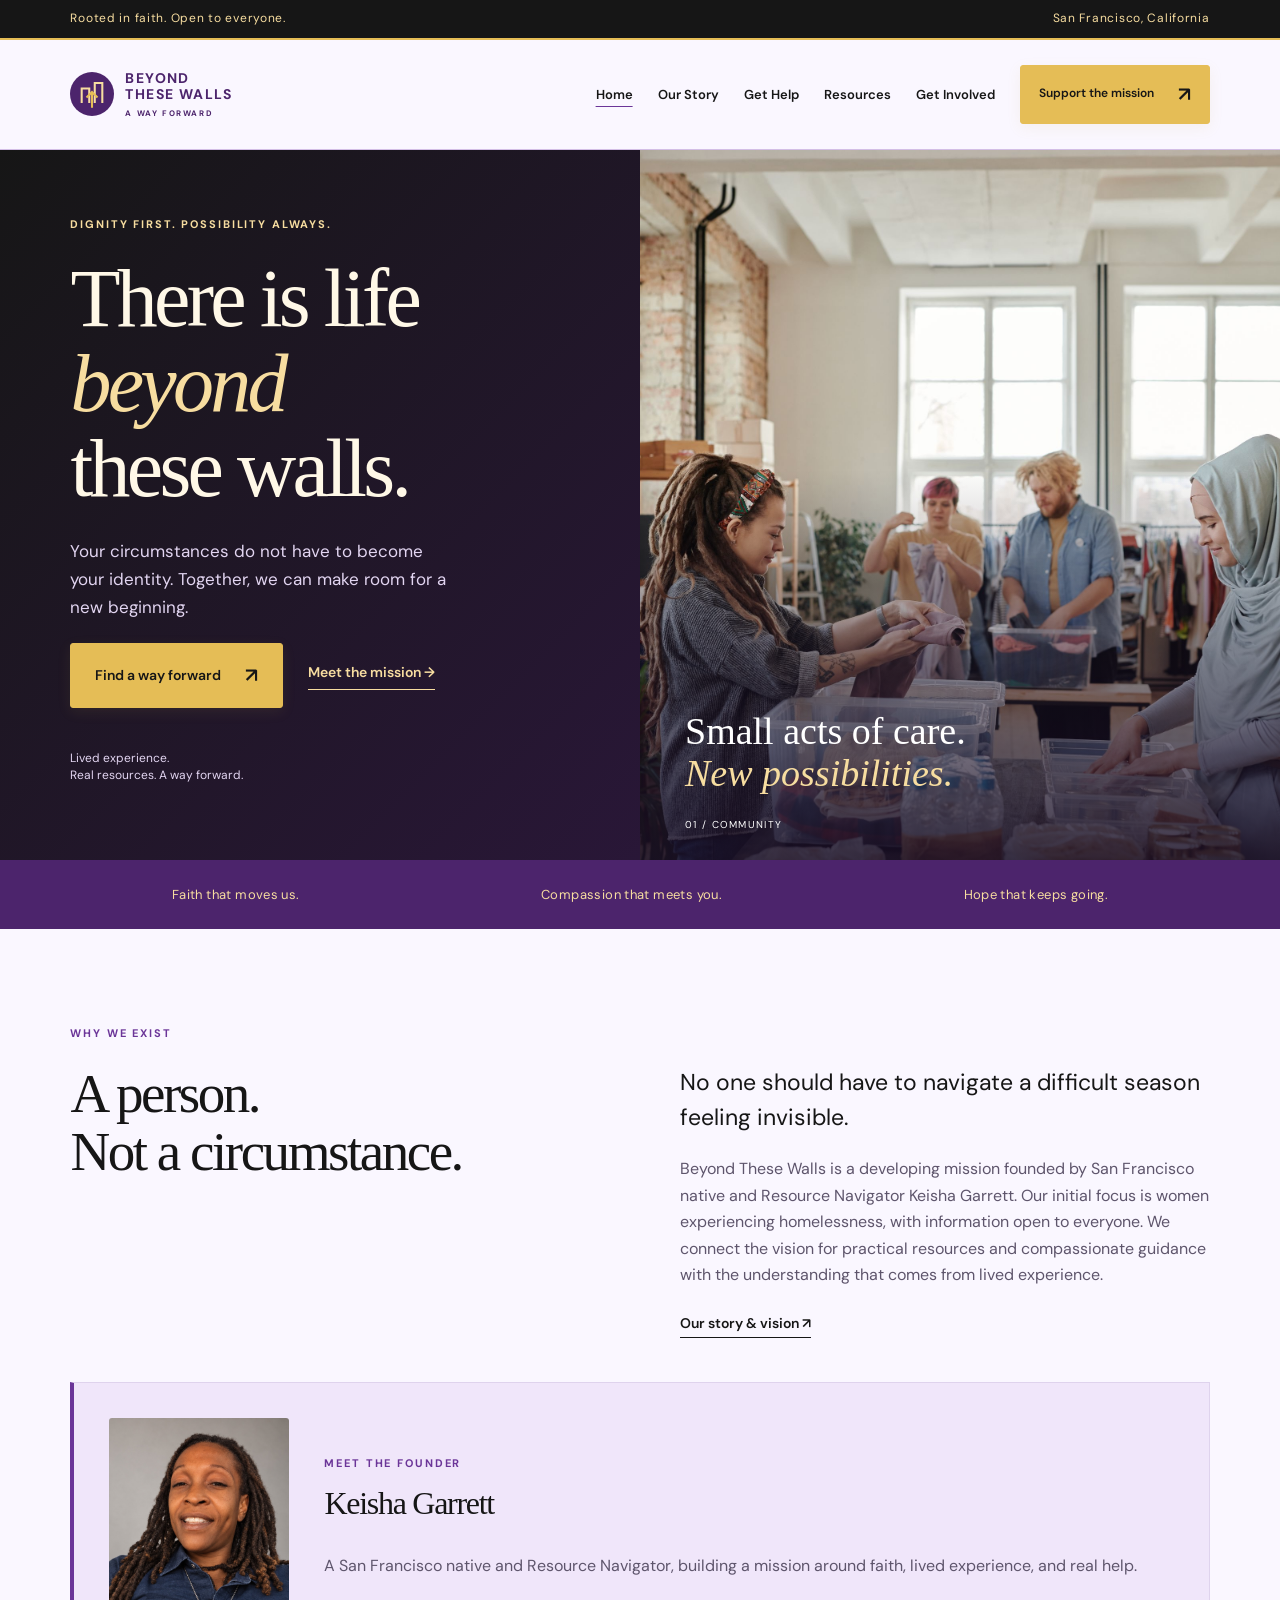
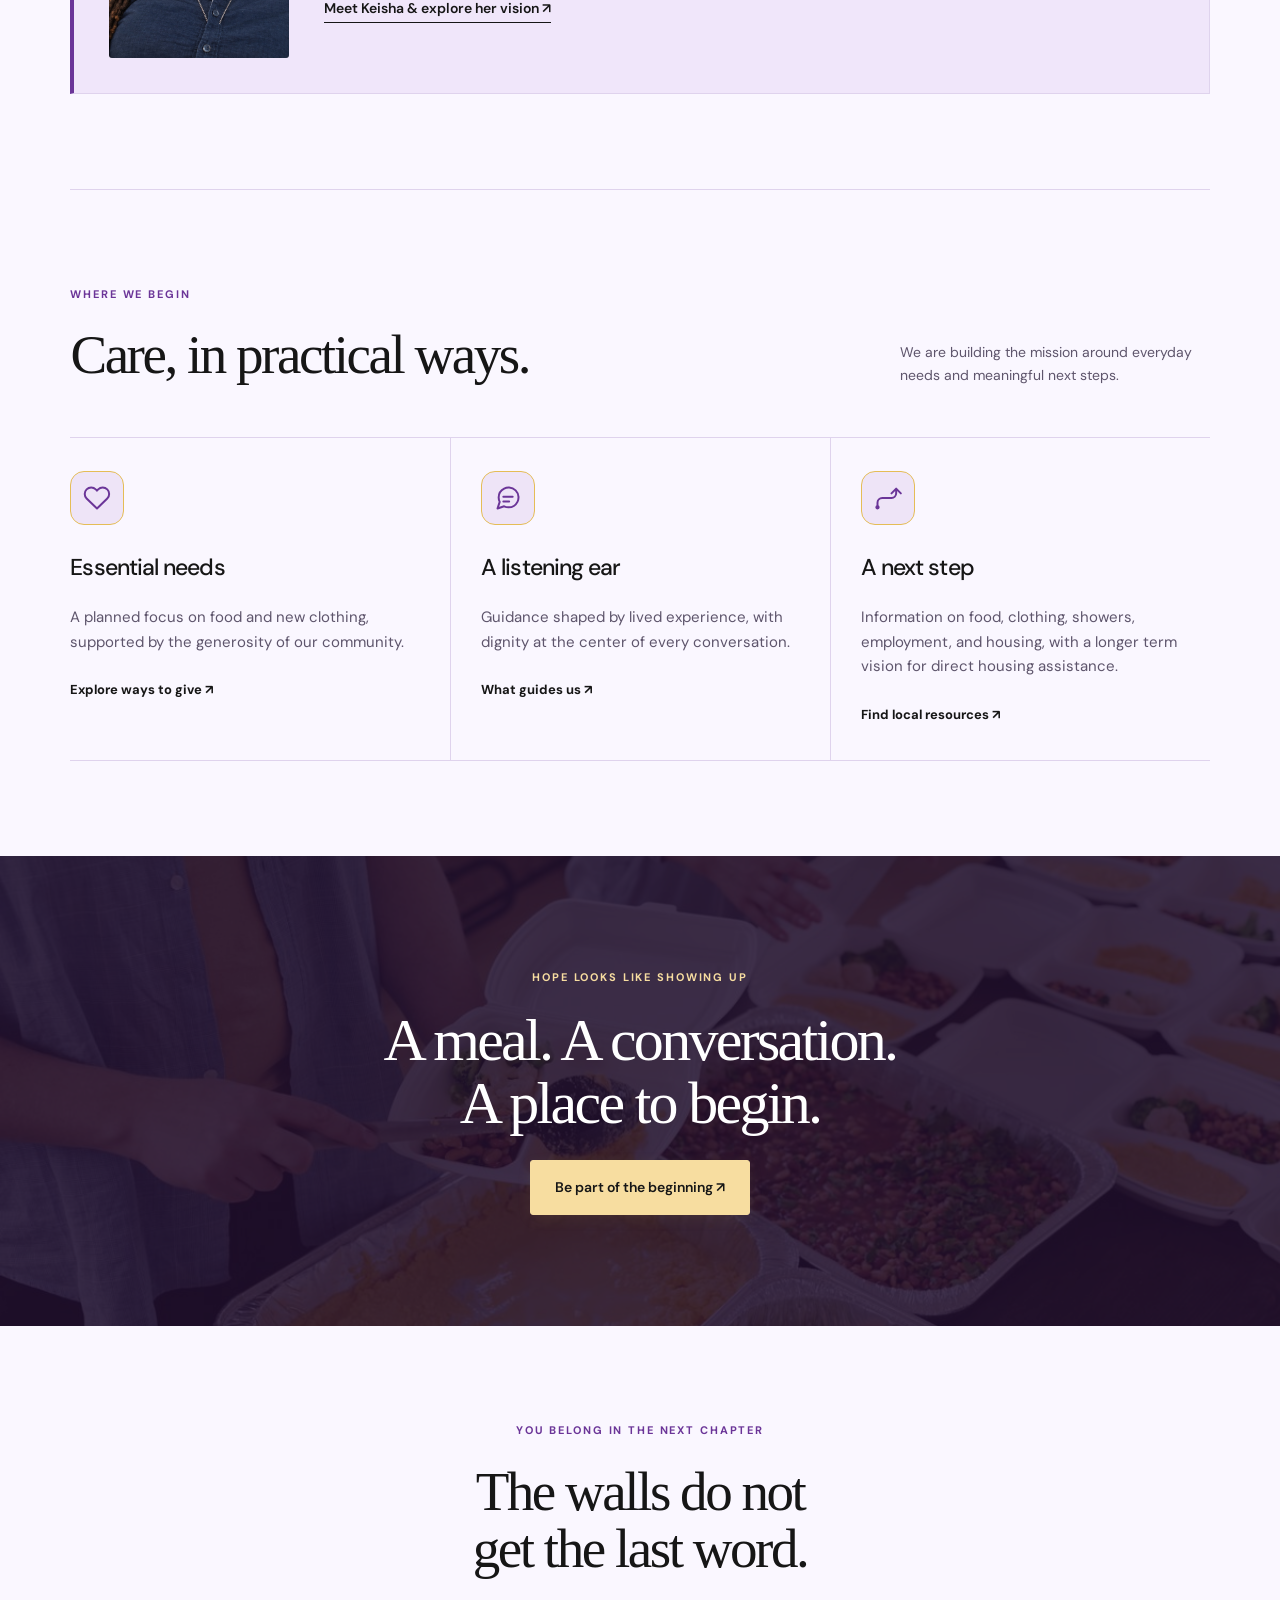
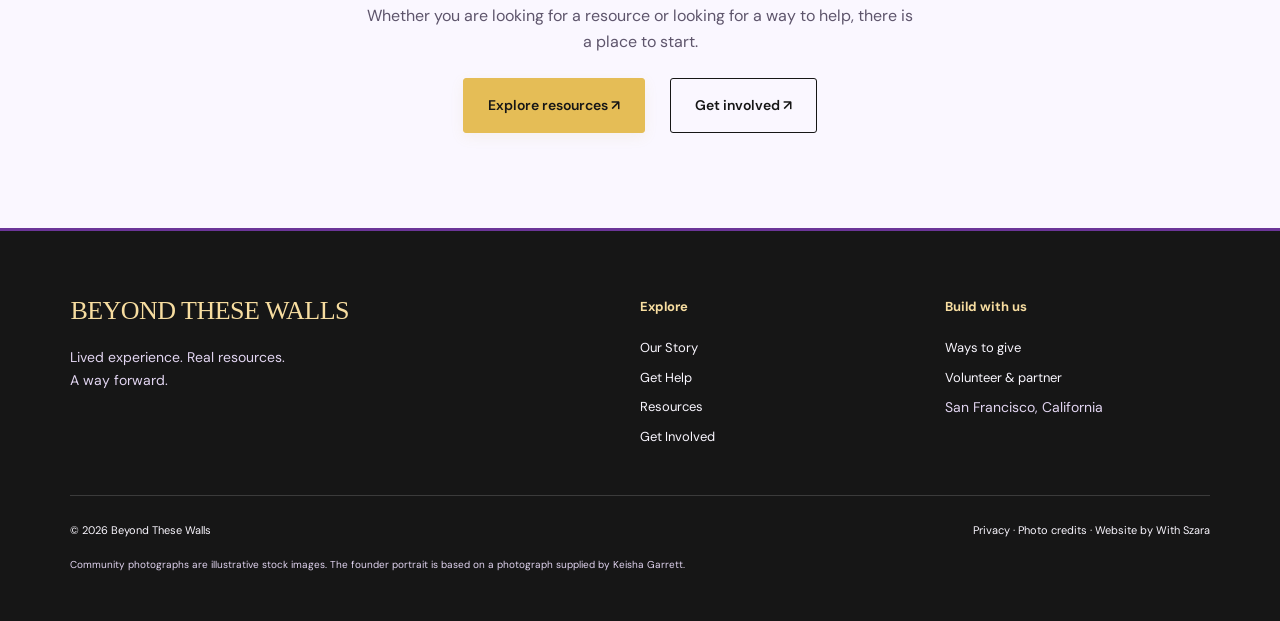
==== commit 39ed89aa: "Replace filtered founder image with professional portrait and refine mobile presentation" ====
--- a/index.html
+++ b/index.html
@@ -1 +1 @@
-<!doctype html><html lang="en"><head><meta charset="utf-8"><meta name="viewport" content="width=device-width,initial-scale=1"><title>A way forward | Beyond These Walls</title><meta name="description" content="Beyond These Walls is a developing faith inspired mission in San Francisco, focused on dignity, practical resources, and a way forward for women experiencing homelessness."><meta name="theme-color" content="#161616"><link rel="icon" href="assets/mark.svg" type="image/svg+xml"><link rel="stylesheet" href="style.css"><script src="config.js" defer></script><script src="app.js" defer></script></head><body><a class="skip" href="#main">Skip to content</a><div class="topline">Rooted in faith. Open to everyone. <span>San Francisco, California</span></div><header><a href="index.html" class="brand"><img src="assets/mark.svg" alt="" width="44" height="44"><span>BEYOND<br>THESE WALLS<small>A WAY FORWARD</small></span></a><button class="menu" aria-expanded="false" aria-controls="navigation">Menu ☰</button><nav id="navigation"><a href="index.html" aria-current="page">Home</a><a href="our-story.html">Our Story</a><a href="get-help.html">Get Help</a><a href="resources.html">Resources</a><a href="get-involved.html">Get Involved</a><a href="donate.html" class="button compact">Support the mission <span aria-hidden="true">↗</span></a></nav></header><main id="main"><section class="hero"><div class="herocopy"><p class="eyebrow">DIGNITY FIRST. POSSIBILITY ALWAYS.</p><h1>There is life<br><em>beyond</em><br>these walls.</h1><p>Your circumstances do not have to become your identity. Together, we can make room for a new beginning.</p><div class="actions"><a class="button" href="get-help.html">Find a way forward <span>↗</span></a><a class="textlink" href="our-story.html">Meet the mission →</a></div><div class="herofoot"><span>Lived experience.<br>Real resources. A way forward.</span></div></div><div class="herophoto"><img src="assets/community.jpg" alt="Volunteers working together to sort community donations" fetchpriority="high"><div class="photolabel">Small acts of care.<br><em>New possibilities.</em></div><span class="photoindex">01 / COMMUNITY</span></div></section><div class="valuesbar"><span>Faith that moves us.</span><span>Compassion that meets you.</span><span>Hope that keeps going.</span></div><section class="wrap intro"><p class="eyebrow">WHY WE EXIST</p><div class="split"><h2>A person.<br>Not a circumstance.</h2><div><p class="large">No one should have to navigate a difficult season feeling invisible.</p><p>Beyond These Walls is a developing mission founded by San Francisco native and Resource Navigator Keisha Garrett. Our initial focus is women experiencing homelessness, with information open to everyone. We connect the vision for practical resources and compassionate guidance with the understanding that comes from lived experience.</p><a class="textlink" href="our-story.html">Our story & vision ↗</a></div></div><div class="founderhome split"><img src="assets/keisha-garrett.jpg" alt="Keisha Garrett, founder of Beyond These Walls" loading="lazy"><div><p class="eyebrow">MEET THE FOUNDER</p><h3>Keisha Garrett</h3><p>A San Francisco native and Resource Navigator, building a mission around faith, lived experience, and real help.</p><a class="textlink" href="our-story.html">Meet Keisha & explore her vision ↗</a></div></div></section><section class="focus wrap"><div class="sectionhead"><div><p class="eyebrow">WHERE WE BEGIN</p><h2>Care, in practical ways.</h2></div><p>We are building the mission around everyday needs and meaningful next steps.</p></div><div class="cards"><article><span class="care-icon" aria-hidden="true"><svg viewBox="0 0 24 24" width="28" height="28" fill="none" stroke="currentColor" stroke-width="1.7" stroke-linecap="round" stroke-linejoin="round" focusable="false"><path d="M20.8 4.6a5.5 5.5 0 0 0-7.8 0L12 5.7l-1.1-1.1a5.5 5.5 0 0 0-7.8 7.8L12 21l8.8-8.6a5.5 5.5 0 0 0 0-7.8Z"/></svg></span><h3>Essential needs</h3><p>A planned focus on food and new clothing, supported by the generosity of our community.</p><a href="donate.html">Explore ways to give ↗</a></article><article><span class="care-icon" aria-hidden="true"><svg viewBox="0 0 24 24" width="28" height="28" fill="none" stroke="currentColor" stroke-width="1.7" stroke-linecap="round" stroke-linejoin="round" focusable="false"><path d="M21 11.5a8.4 8.4 0 0 1-.9 3.8 8.5 8.5 0 0 1-7.6 4.7 8.4 8.4 0 0 1-3.8-.9L3 21l1.9-5.7a8.4 8.4 0 0 1-.9-3.8 8.5 8.5 0 0 1 4.7-7.6 8.4 8.4 0 0 1 3.8-.9h.5a8.5 8.5 0 0 1 8 8v.5Z"/><path d="M8 11h8M8 15h5"/></svg></span><h3>A listening ear</h3><p>Guidance shaped by lived experience, with dignity at the center of every conversation.</p><a href="our-story.html">What guides us ↗</a></article><article><span class="care-icon" aria-hidden="true"><svg viewBox="0 0 24 24" width="28" height="28" fill="none" stroke="currentColor" stroke-width="1.7" stroke-linecap="round" stroke-linejoin="round" focusable="false"><path d="M4 20v-4a4 4 0 0 1 4-4h8a4 4 0 0 0 4-4V4M16 8l4-4 4 4" transform="translate(-1 0)"/><circle cx="3" cy="20" r="1"/></svg></span><h3>A next step</h3><p>Information on food, clothing, showers, employment, and housing, with a longer term vision for direct housing assistance.</p><a href="resources.html">Find local resources ↗</a></article></div></section><section class="imageband"><img src="assets/meals.jpg" alt="Volunteers preparing individual meals for donation" loading="lazy"><div><p class="eyebrow">HOPE LOOKS LIKE SHOWING UP</p><h2>A meal. A conversation.<br>A place to begin.</h2><a class="button light" href="get-involved.html">Be part of the beginning ↗</a></div></section><section class="wrap invitation"><p class="eyebrow">YOU BELONG IN THE NEXT CHAPTER</p><h2>The walls do not<br>get the last word.</h2><p>Whether you are looking for a resource or looking for a way to help, there is a place to start.</p><div class="actions"><a class="button" href="resources.html">Explore resources ↗</a><a class="button outline" href="get-involved.html">Get involved ↗</a></div></section></main><footer><div class="footergrid"><div><a class="footerbrand" href="index.html">BEYOND THESE WALLS</a><p>Lived experience. Real resources.<br>A way forward.</p></div><div><strong>Explore</strong><a href="our-story.html">Our Story</a><a href="get-help.html">Get Help</a><a href="resources.html">Resources</a><a href="get-involved.html">Get Involved</a></div><div><strong>Build with us</strong><a href="donate.html">Ways to give</a><a href="get-involved.html">Volunteer & partner</a><p>San Francisco, California</p></div></div><div class="fine">© 2026 Beyond These Walls <span><a href="privacy.html">Privacy</a> · <a href="photo-credits.html">Photo credits</a> · Website by With Szara</span></div><p class="stocknote">Community photographs are illustrative stock images. The founder portrait was supplied by Keisha Garrett.</p></footer></body></html>+<!doctype html><html lang="en"><head><meta charset="utf-8"><meta name="viewport" content="width=device-width,initial-scale=1"><title>A way forward | Beyond These Walls</title><meta name="description" content="Beyond These Walls is a developing faith inspired mission in San Francisco, focused on dignity, practical resources, and a way forward for women experiencing homelessness."><meta name="theme-color" content="#161616"><link rel="icon" href="assets/mark.svg" type="image/svg+xml"><link rel="stylesheet" href="style.css"><script src="config.js" defer></script><script src="app.js" defer></script></head><body><a class="skip" href="#main">Skip to content</a><div class="topline">Rooted in faith. Open to everyone. <span>San Francisco, California</span></div><header><a href="index.html" class="brand"><img src="assets/mark.svg" alt="" width="44" height="44"><span>BEYOND<br>THESE WALLS<small>A WAY FORWARD</small></span></a><button class="menu" aria-expanded="false" aria-controls="navigation">Menu ☰</button><nav id="navigation"><a href="index.html" aria-current="page">Home</a><a href="our-story.html">Our Story</a><a href="get-help.html">Get Help</a><a href="resources.html">Resources</a><a href="get-involved.html">Get Involved</a><a href="donate.html" class="button compact">Support the mission <span aria-hidden="true">↗︎</span></a></nav></header><main id="main"><section class="hero"><div class="herocopy"><p class="eyebrow">DIGNITY FIRST. POSSIBILITY ALWAYS.</p><h1>There is life<br><em>beyond</em><br>these walls.</h1><p>Your circumstances do not have to become your identity. Together, we can make room for a new beginning.</p><div class="actions"><a class="button" href="get-help.html">Find a way forward <span>↗︎</span></a><a class="textlink" href="our-story.html">Meet the mission →</a></div><div class="herofoot"><span>Lived experience.<br>Real resources. A way forward.</span></div></div><div class="herophoto"><img src="assets/community.jpg" alt="Volunteers working together to sort community donations" fetchpriority="high"><div class="photolabel">Small acts of care.<br><em>New possibilities.</em></div><span class="photoindex">01 / COMMUNITY</span></div></section><div class="valuesbar"><span>Faith that moves us.</span><span>Compassion that meets you.</span><span>Hope that keeps going.</span></div><section class="wrap intro"><p class="eyebrow">WHY WE EXIST</p><div class="split"><h2>A person.<br>Not a circumstance.</h2><div><p class="large">No one should have to navigate a difficult season feeling invisible.</p><p>Beyond These Walls is a developing mission founded by San Francisco native and Resource Navigator Keisha Garrett. Our initial focus is women experiencing homelessness, with information open to everyone. We connect the vision for practical resources and compassionate guidance with the understanding that comes from lived experience.</p><a class="textlink" href="our-story.html">Our story & vision ↗︎</a></div></div><div class="founderhome split"><img src="assets/keisha-garrett-professional.jpg" alt="Keisha Garrett, founder of Beyond These Walls" loading="lazy"><div><p class="eyebrow">MEET THE FOUNDER</p><h3>Keisha Garrett</h3><p>A San Francisco native and Resource Navigator, building a mission around faith, lived experience, and real help.</p><a class="textlink" href="our-story.html">Meet Keisha & explore her vision ↗︎</a></div></div></section><section class="focus wrap"><div class="sectionhead"><div><p class="eyebrow">WHERE WE BEGIN</p><h2>Care, in practical ways.</h2></div><p>We are building the mission around everyday needs and meaningful next steps.</p></div><div class="cards"><article><span class="care-icon" aria-hidden="true"><svg viewBox="0 0 24 24" width="28" height="28" fill="none" stroke="currentColor" stroke-width="1.7" stroke-linecap="round" stroke-linejoin="round" focusable="false"><path d="M20.8 4.6a5.5 5.5 0 0 0-7.8 0L12 5.7l-1.1-1.1a5.5 5.5 0 0 0-7.8 7.8L12 21l8.8-8.6a5.5 5.5 0 0 0 0-7.8Z"/></svg></span><h3>Essential needs</h3><p>A planned focus on food and new clothing, supported by the generosity of our community.</p><a href="donate.html">Explore ways to give ↗︎</a></article><article><span class="care-icon" aria-hidden="true"><svg viewBox="0 0 24 24" width="28" height="28" fill="none" stroke="currentColor" stroke-width="1.7" stroke-linecap="round" stroke-linejoin="round" focusable="false"><path d="M21 11.5a8.4 8.4 0 0 1-.9 3.8 8.5 8.5 0 0 1-7.6 4.7 8.4 8.4 0 0 1-3.8-.9L3 21l1.9-5.7a8.4 8.4 0 0 1-.9-3.8 8.5 8.5 0 0 1 4.7-7.6 8.4 8.4 0 0 1 3.8-.9h.5a8.5 8.5 0 0 1 8 8v.5Z"/><path d="M8 11h8M8 15h5"/></svg></span><h3>A listening ear</h3><p>Guidance shaped by lived experience, with dignity at the center of every conversation.</p><a href="our-story.html">What guides us ↗︎</a></article><article><span class="care-icon" aria-hidden="true"><svg viewBox="0 0 24 24" width="28" height="28" fill="none" stroke="currentColor" stroke-width="1.7" stroke-linecap="round" stroke-linejoin="round" focusable="false"><path d="M4 20v-4a4 4 0 0 1 4-4h8a4 4 0 0 0 4-4V4M16 8l4-4 4 4" transform="translate(-1 0)"/><circle cx="3" cy="20" r="1"/></svg></span><h3>A next step</h3><p>Information on food, clothing, showers, employment, and housing, with a longer term vision for direct housing assistance.</p><a href="resources.html">Find local resources ↗︎</a></article></div></section><section class="imageband"><img src="assets/meals.jpg" alt="Volunteers preparing individual meals for donation" loading="lazy"><div><p class="eyebrow">HOPE LOOKS LIKE SHOWING UP</p><h2>A meal. A conversation.<br>A place to begin.</h2><a class="button light" href="get-involved.html">Be part of the beginning ↗︎</a></div></section><section class="wrap invitation"><p class="eyebrow">YOU BELONG IN THE NEXT CHAPTER</p><h2>The walls do not<br>get the last word.</h2><p>Whether you are looking for a resource or looking for a way to help, there is a place to start.</p><div class="actions"><a class="button" href="resources.html">Explore resources ↗︎</a><a class="button outline" href="get-involved.html">Get involved ↗︎</a></div></section></main><footer><div class="footergrid"><div><a class="footerbrand" href="index.html">BEYOND THESE WALLS</a><p>Lived experience. Real resources.<br>A way forward.</p></div><div><strong>Explore</strong><a href="our-story.html">Our Story</a><a href="get-help.html">Get Help</a><a href="resources.html">Resources</a><a href="get-involved.html">Get Involved</a></div><div><strong>Build with us</strong><a href="donate.html">Ways to give</a><a href="get-involved.html">Volunteer & partner</a><p>San Francisco, California</p></div></div><div class="fine">© 2026 Beyond These Walls <span><a href="privacy.html">Privacy</a> · <a href="photo-credits.html">Photo credits</a> · Website by With Szara</span></div><p class="stocknote">Community photographs are illustrative stock images. The founder portrait is based on a photograph supplied by Keisha Garrett.</p></footer></body></html>
--- a/style.css
+++ b/style.css
@@ -7,3 +7,6 @@
 
 /* Meaningful symbols for the three care cards. */
 .care-icon{display:flex;align-items:center;justify-content:center;width:54px;height:54px;margin-bottom:28px;border:1px solid var(--gold);border-radius:50%;background:#eee4f7;color:#6b3598}.care-icon svg{display:block;flex:none}@media(max-width:800px){.care-icon{margin-bottom:22px}}
+
+/* Editorial founder layout and consistent photographic framing. */
+.founderhome{grid-template-columns:180px minmax(0,1fr)}.founderhome img{height:auto;aspect-ratio:3/4;object-position:center center;background:#e9e4df}.storyimage img.founderportrait{object-position:center center;object-fit:cover}.founderhome h3{line-height:1.15}.care-icon{border-radius:14px}.cards a,.textlink{font-variant-emoji:text}@media(max-width:800px){.founderhome{grid-template-columns:1fr}.founderhome img{width:180px;max-width:100%;height:auto;aspect-ratio:3/4}}
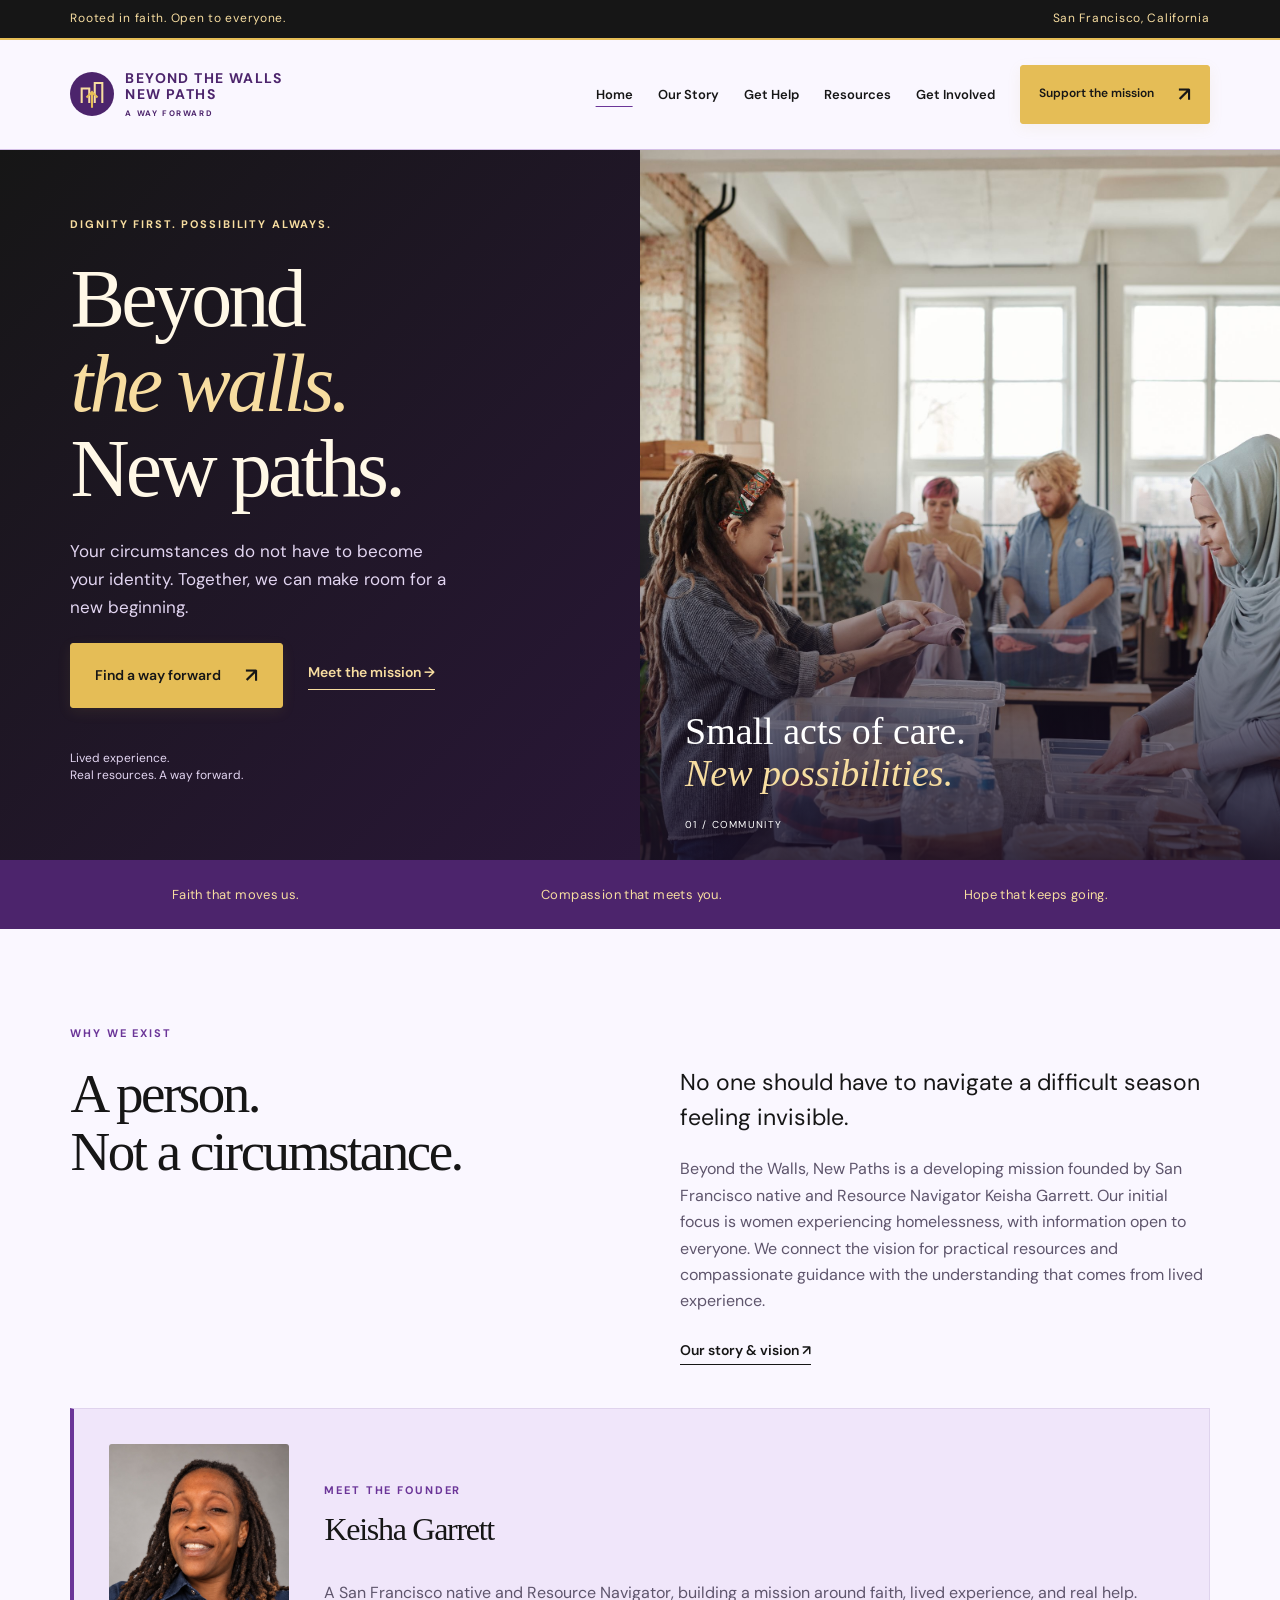
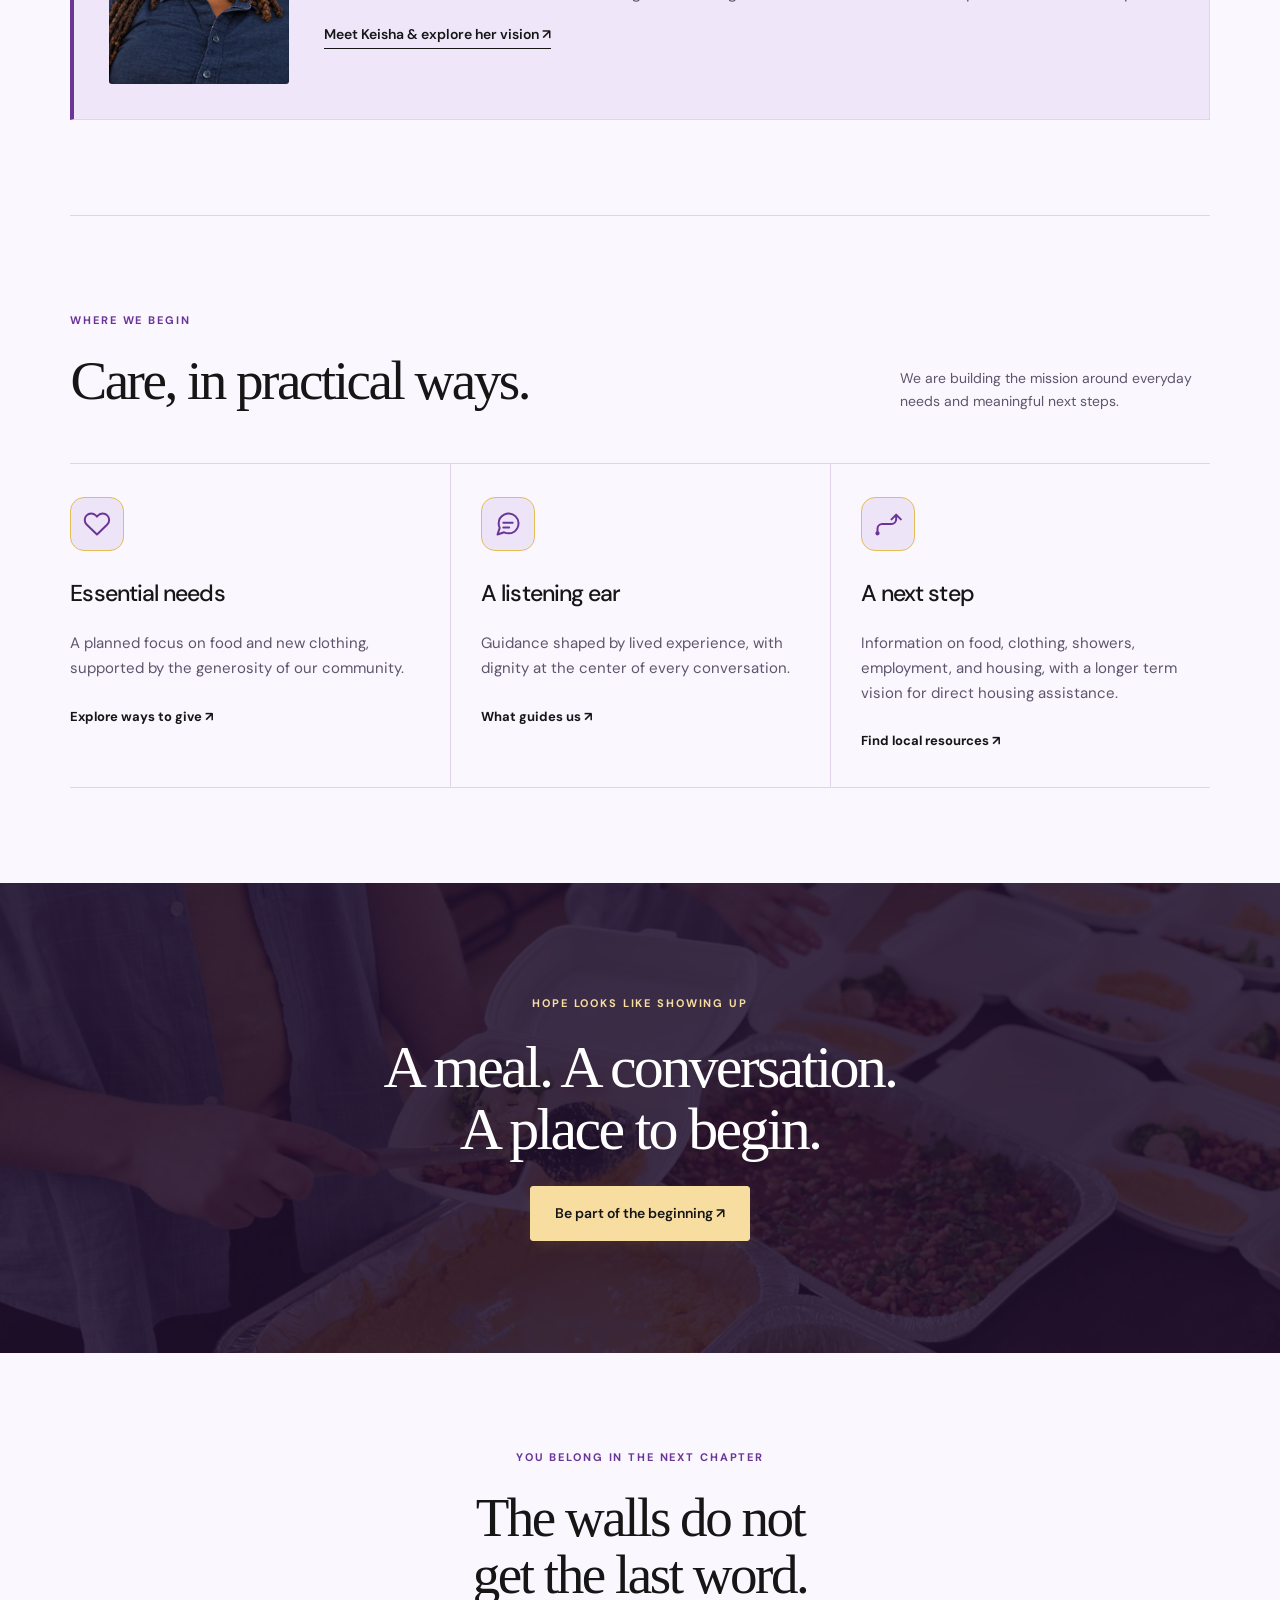
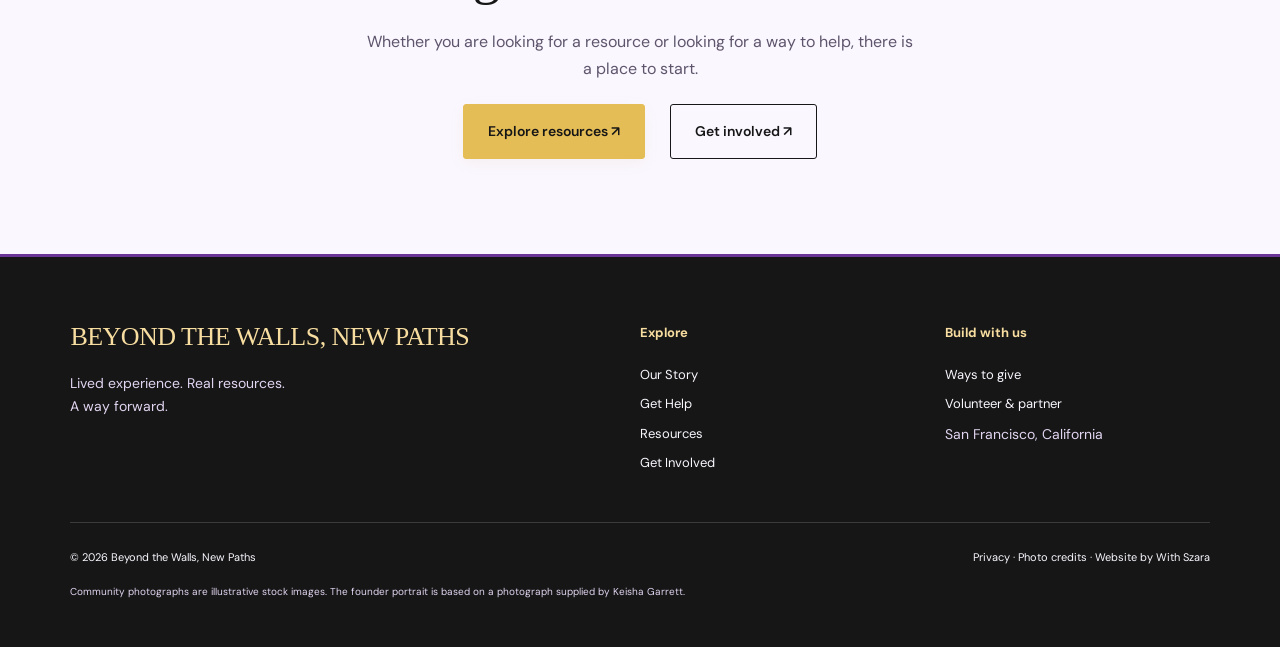
==== commit e82d76f1: "Rename mission to Beyond the Walls, New Paths across website and email inquiry subjects" ====
--- a/index.html
+++ b/index.html
@@ -1 +1 @@
-<!doctype html><html lang="en"><head><meta charset="utf-8"><meta name="viewport" content="width=device-width,initial-scale=1"><title>A way forward | Beyond These Walls</title><meta name="description" content="Beyond These Walls is a developing faith inspired mission in San Francisco, focused on dignity, practical resources, and a way forward for women experiencing homelessness."><meta name="theme-color" content="#161616"><link rel="icon" href="assets/mark.svg" type="image/svg+xml"><link rel="stylesheet" href="style.css"><script src="config.js" defer></script><script src="app.js" defer></script></head><body><a class="skip" href="#main">Skip to content</a><div class="topline">Rooted in faith. Open to everyone. <span>San Francisco, California</span></div><header><a href="index.html" class="brand"><img src="assets/mark.svg" alt="" width="44" height="44"><span>BEYOND<br>THESE WALLS<small>A WAY FORWARD</small></span></a><button class="menu" aria-expanded="false" aria-controls="navigation">Menu ☰</button><nav id="navigation"><a href="index.html" aria-current="page">Home</a><a href="our-story.html">Our Story</a><a href="get-help.html">Get Help</a><a href="resources.html">Resources</a><a href="get-involved.html">Get Involved</a><a href="donate.html" class="button compact">Support the mission <span aria-hidden="true">↗︎</span></a></nav></header><main id="main"><section class="hero"><div class="herocopy"><p class="eyebrow">DIGNITY FIRST. POSSIBILITY ALWAYS.</p><h1>There is life<br><em>beyond</em><br>these walls.</h1><p>Your circumstances do not have to become your identity. Together, we can make room for a new beginning.</p><div class="actions"><a class="button" href="get-help.html">Find a way forward <span>↗︎</span></a><a class="textlink" href="our-story.html">Meet the mission →</a></div><div class="herofoot"><span>Lived experience.<br>Real resources. A way forward.</span></div></div><div class="herophoto"><img src="assets/community.jpg" alt="Volunteers working together to sort community donations" fetchpriority="high"><div class="photolabel">Small acts of care.<br><em>New possibilities.</em></div><span class="photoindex">01 / COMMUNITY</span></div></section><div class="valuesbar"><span>Faith that moves us.</span><span>Compassion that meets you.</span><span>Hope that keeps going.</span></div><section class="wrap intro"><p class="eyebrow">WHY WE EXIST</p><div class="split"><h2>A person.<br>Not a circumstance.</h2><div><p class="large">No one should have to navigate a difficult season feeling invisible.</p><p>Beyond These Walls is a developing mission founded by San Francisco native and Resource Navigator Keisha Garrett. Our initial focus is women experiencing homelessness, with information open to everyone. We connect the vision for practical resources and compassionate guidance with the understanding that comes from lived experience.</p><a class="textlink" href="our-story.html">Our story & vision ↗︎</a></div></div><div class="founderhome split"><img src="assets/keisha-garrett-professional.jpg" alt="Keisha Garrett, founder of Beyond These Walls" loading="lazy"><div><p class="eyebrow">MEET THE FOUNDER</p><h3>Keisha Garrett</h3><p>A San Francisco native and Resource Navigator, building a mission around faith, lived experience, and real help.</p><a class="textlink" href="our-story.html">Meet Keisha & explore her vision ↗︎</a></div></div></section><section class="focus wrap"><div class="sectionhead"><div><p class="eyebrow">WHERE WE BEGIN</p><h2>Care, in practical ways.</h2></div><p>We are building the mission around everyday needs and meaningful next steps.</p></div><div class="cards"><article><span class="care-icon" aria-hidden="true"><svg viewBox="0 0 24 24" width="28" height="28" fill="none" stroke="currentColor" stroke-width="1.7" stroke-linecap="round" stroke-linejoin="round" focusable="false"><path d="M20.8 4.6a5.5 5.5 0 0 0-7.8 0L12 5.7l-1.1-1.1a5.5 5.5 0 0 0-7.8 7.8L12 21l8.8-8.6a5.5 5.5 0 0 0 0-7.8Z"/></svg></span><h3>Essential needs</h3><p>A planned focus on food and new clothing, supported by the generosity of our community.</p><a href="donate.html">Explore ways to give ↗︎</a></article><article><span class="care-icon" aria-hidden="true"><svg viewBox="0 0 24 24" width="28" height="28" fill="none" stroke="currentColor" stroke-width="1.7" stroke-linecap="round" stroke-linejoin="round" focusable="false"><path d="M21 11.5a8.4 8.4 0 0 1-.9 3.8 8.5 8.5 0 0 1-7.6 4.7 8.4 8.4 0 0 1-3.8-.9L3 21l1.9-5.7a8.4 8.4 0 0 1-.9-3.8 8.5 8.5 0 0 1 4.7-7.6 8.4 8.4 0 0 1 3.8-.9h.5a8.5 8.5 0 0 1 8 8v.5Z"/><path d="M8 11h8M8 15h5"/></svg></span><h3>A listening ear</h3><p>Guidance shaped by lived experience, with dignity at the center of every conversation.</p><a href="our-story.html">What guides us ↗︎</a></article><article><span class="care-icon" aria-hidden="true"><svg viewBox="0 0 24 24" width="28" height="28" fill="none" stroke="currentColor" stroke-width="1.7" stroke-linecap="round" stroke-linejoin="round" focusable="false"><path d="M4 20v-4a4 4 0 0 1 4-4h8a4 4 0 0 0 4-4V4M16 8l4-4 4 4" transform="translate(-1 0)"/><circle cx="3" cy="20" r="1"/></svg></span><h3>A next step</h3><p>Information on food, clothing, showers, employment, and housing, with a longer term vision for direct housing assistance.</p><a href="resources.html">Find local resources ↗︎</a></article></div></section><section class="imageband"><img src="assets/meals.jpg" alt="Volunteers preparing individual meals for donation" loading="lazy"><div><p class="eyebrow">HOPE LOOKS LIKE SHOWING UP</p><h2>A meal. A conversation.<br>A place to begin.</h2><a class="button light" href="get-involved.html">Be part of the beginning ↗︎</a></div></section><section class="wrap invitation"><p class="eyebrow">YOU BELONG IN THE NEXT CHAPTER</p><h2>The walls do not<br>get the last word.</h2><p>Whether you are looking for a resource or looking for a way to help, there is a place to start.</p><div class="actions"><a class="button" href="resources.html">Explore resources ↗︎</a><a class="button outline" href="get-involved.html">Get involved ↗︎</a></div></section></main><footer><div class="footergrid"><div><a class="footerbrand" href="index.html">BEYOND THESE WALLS</a><p>Lived experience. Real resources.<br>A way forward.</p></div><div><strong>Explore</strong><a href="our-story.html">Our Story</a><a href="get-help.html">Get Help</a><a href="resources.html">Resources</a><a href="get-involved.html">Get Involved</a></div><div><strong>Build with us</strong><a href="donate.html">Ways to give</a><a href="get-involved.html">Volunteer & partner</a><p>San Francisco, California</p></div></div><div class="fine">© 2026 Beyond These Walls <span><a href="privacy.html">Privacy</a> · <a href="photo-credits.html">Photo credits</a> · Website by With Szara</span></div><p class="stocknote">Community photographs are illustrative stock images. The founder portrait is based on a photograph supplied by Keisha Garrett.</p></footer></body></html>+<!doctype html><html lang="en"><head><meta charset="utf-8"><meta name="viewport" content="width=device-width,initial-scale=1"><title>A way forward | Beyond the Walls, New Paths</title><meta name="description" content="Beyond the Walls, New Paths is a developing faith inspired mission in San Francisco, focused on dignity, practical resources, and a way forward for women experiencing homelessness."><meta name="theme-color" content="#161616"><link rel="icon" href="assets/mark.svg" type="image/svg+xml"><link rel="stylesheet" href="style.css"><script src="config.js" defer></script><script src="app.js" defer></script></head><body><a class="skip" href="#main">Skip to content</a><div class="topline">Rooted in faith. Open to everyone. <span>San Francisco, California</span></div><header><a href="index.html" class="brand"><img src="assets/mark.svg" alt="" width="44" height="44"><span>BEYOND THE WALLS<br>NEW PATHS<small>A WAY FORWARD</small></span></a><button class="menu" aria-expanded="false" aria-controls="navigation">Menu ☰</button><nav id="navigation"><a href="index.html" aria-current="page">Home</a><a href="our-story.html">Our Story</a><a href="get-help.html">Get Help</a><a href="resources.html">Resources</a><a href="get-involved.html">Get Involved</a><a href="donate.html" class="button compact">Support the mission <span aria-hidden="true">↗︎</span></a></nav></header><main id="main"><section class="hero"><div class="herocopy"><p class="eyebrow">DIGNITY FIRST. POSSIBILITY ALWAYS.</p><h1>Beyond<br><em>the walls.</em><br>New paths.</h1><p>Your circumstances do not have to become your identity. Together, we can make room for a new beginning.</p><div class="actions"><a class="button" href="get-help.html">Find a way forward <span>↗︎</span></a><a class="textlink" href="our-story.html">Meet the mission →</a></div><div class="herofoot"><span>Lived experience.<br>Real resources. A way forward.</span></div></div><div class="herophoto"><img src="assets/community.jpg" alt="Volunteers working together to sort community donations" fetchpriority="high"><div class="photolabel">Small acts of care.<br><em>New possibilities.</em></div><span class="photoindex">01 / COMMUNITY</span></div></section><div class="valuesbar"><span>Faith that moves us.</span><span>Compassion that meets you.</span><span>Hope that keeps going.</span></div><section class="wrap intro"><p class="eyebrow">WHY WE EXIST</p><div class="split"><h2>A person.<br>Not a circumstance.</h2><div><p class="large">No one should have to navigate a difficult season feeling invisible.</p><p>Beyond the Walls, New Paths is a developing mission founded by San Francisco native and Resource Navigator Keisha Garrett. Our initial focus is women experiencing homelessness, with information open to everyone. We connect the vision for practical resources and compassionate guidance with the understanding that comes from lived experience.</p><a class="textlink" href="our-story.html">Our story & vision ↗︎</a></div></div><div class="founderhome split"><img src="assets/keisha-garrett-professional.jpg" alt="Keisha Garrett, founder of Beyond the Walls, New Paths" loading="lazy"><div><p class="eyebrow">MEET THE FOUNDER</p><h3>Keisha Garrett</h3><p>A San Francisco native and Resource Navigator, building a mission around faith, lived experience, and real help.</p><a class="textlink" href="our-story.html">Meet Keisha & explore her vision ↗︎</a></div></div></section><section class="focus wrap"><div class="sectionhead"><div><p class="eyebrow">WHERE WE BEGIN</p><h2>Care, in practical ways.</h2></div><p>We are building the mission around everyday needs and meaningful next steps.</p></div><div class="cards"><article><span class="care-icon" aria-hidden="true"><svg viewBox="0 0 24 24" width="28" height="28" fill="none" stroke="currentColor" stroke-width="1.7" stroke-linecap="round" stroke-linejoin="round" focusable="false"><path d="M20.8 4.6a5.5 5.5 0 0 0-7.8 0L12 5.7l-1.1-1.1a5.5 5.5 0 0 0-7.8 7.8L12 21l8.8-8.6a5.5 5.5 0 0 0 0-7.8Z"/></svg></span><h3>Essential needs</h3><p>A planned focus on food and new clothing, supported by the generosity of our community.</p><a href="donate.html">Explore ways to give ↗︎</a></article><article><span class="care-icon" aria-hidden="true"><svg viewBox="0 0 24 24" width="28" height="28" fill="none" stroke="currentColor" stroke-width="1.7" stroke-linecap="round" stroke-linejoin="round" focusable="false"><path d="M21 11.5a8.4 8.4 0 0 1-.9 3.8 8.5 8.5 0 0 1-7.6 4.7 8.4 8.4 0 0 1-3.8-.9L3 21l1.9-5.7a8.4 8.4 0 0 1-.9-3.8 8.5 8.5 0 0 1 4.7-7.6 8.4 8.4 0 0 1 3.8-.9h.5a8.5 8.5 0 0 1 8 8v.5Z"/><path d="M8 11h8M8 15h5"/></svg></span><h3>A listening ear</h3><p>Guidance shaped by lived experience, with dignity at the center of every conversation.</p><a href="our-story.html">What guides us ↗︎</a></article><article><span class="care-icon" aria-hidden="true"><svg viewBox="0 0 24 24" width="28" height="28" fill="none" stroke="currentColor" stroke-width="1.7" stroke-linecap="round" stroke-linejoin="round" focusable="false"><path d="M4 20v-4a4 4 0 0 1 4-4h8a4 4 0 0 0 4-4V4M16 8l4-4 4 4" transform="translate(-1 0)"/><circle cx="3" cy="20" r="1"/></svg></span><h3>A next step</h3><p>Information on food, clothing, showers, employment, and housing, with a longer term vision for direct housing assistance.</p><a href="resources.html">Find local resources ↗︎</a></article></div></section><section class="imageband"><img src="assets/meals.jpg" alt="Volunteers preparing individual meals for donation" loading="lazy"><div><p class="eyebrow">HOPE LOOKS LIKE SHOWING UP</p><h2>A meal. A conversation.<br>A place to begin.</h2><a class="button light" href="get-involved.html">Be part of the beginning ↗︎</a></div></section><section class="wrap invitation"><p class="eyebrow">YOU BELONG IN THE NEXT CHAPTER</p><h2>The walls do not<br>get the last word.</h2><p>Whether you are looking for a resource or looking for a way to help, there is a place to start.</p><div class="actions"><a class="button" href="resources.html">Explore resources ↗︎</a><a class="button outline" href="get-involved.html">Get involved ↗︎</a></div></section></main><footer><div class="footergrid"><div><a class="footerbrand" href="index.html">BEYOND THE WALLS, NEW PATHS</a><p>Lived experience. Real resources.<br>A way forward.</p></div><div><strong>Explore</strong><a href="our-story.html">Our Story</a><a href="get-help.html">Get Help</a><a href="resources.html">Resources</a><a href="get-involved.html">Get Involved</a></div><div><strong>Build with us</strong><a href="donate.html">Ways to give</a><a href="get-involved.html">Volunteer & partner</a><p>San Francisco, California</p></div></div><div class="fine">© 2026 Beyond the Walls, New Paths <span><a href="privacy.html">Privacy</a> · <a href="photo-credits.html">Photo credits</a> · Website by With Szara</span></div><p class="stocknote">Community photographs are illustrative stock images. The founder portrait is based on a photograph supplied by Keisha Garrett.</p></footer></body></html>
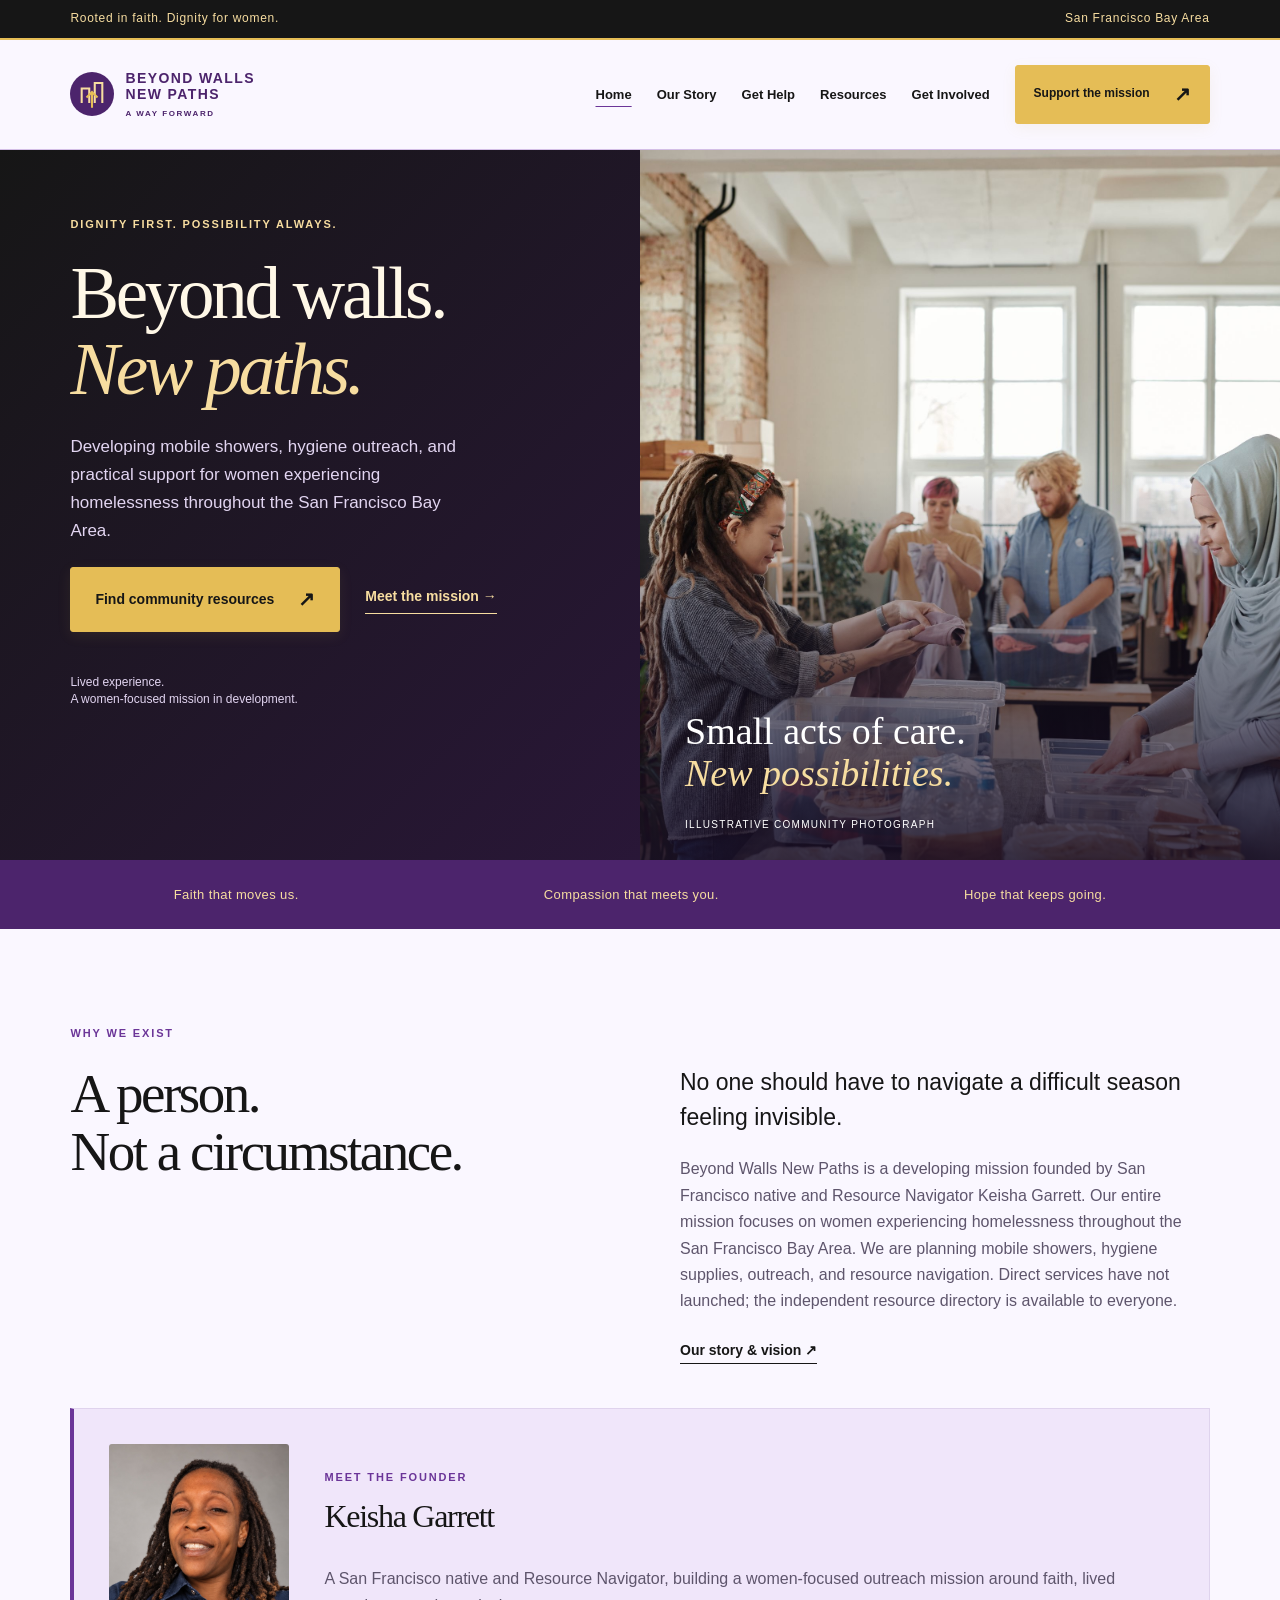
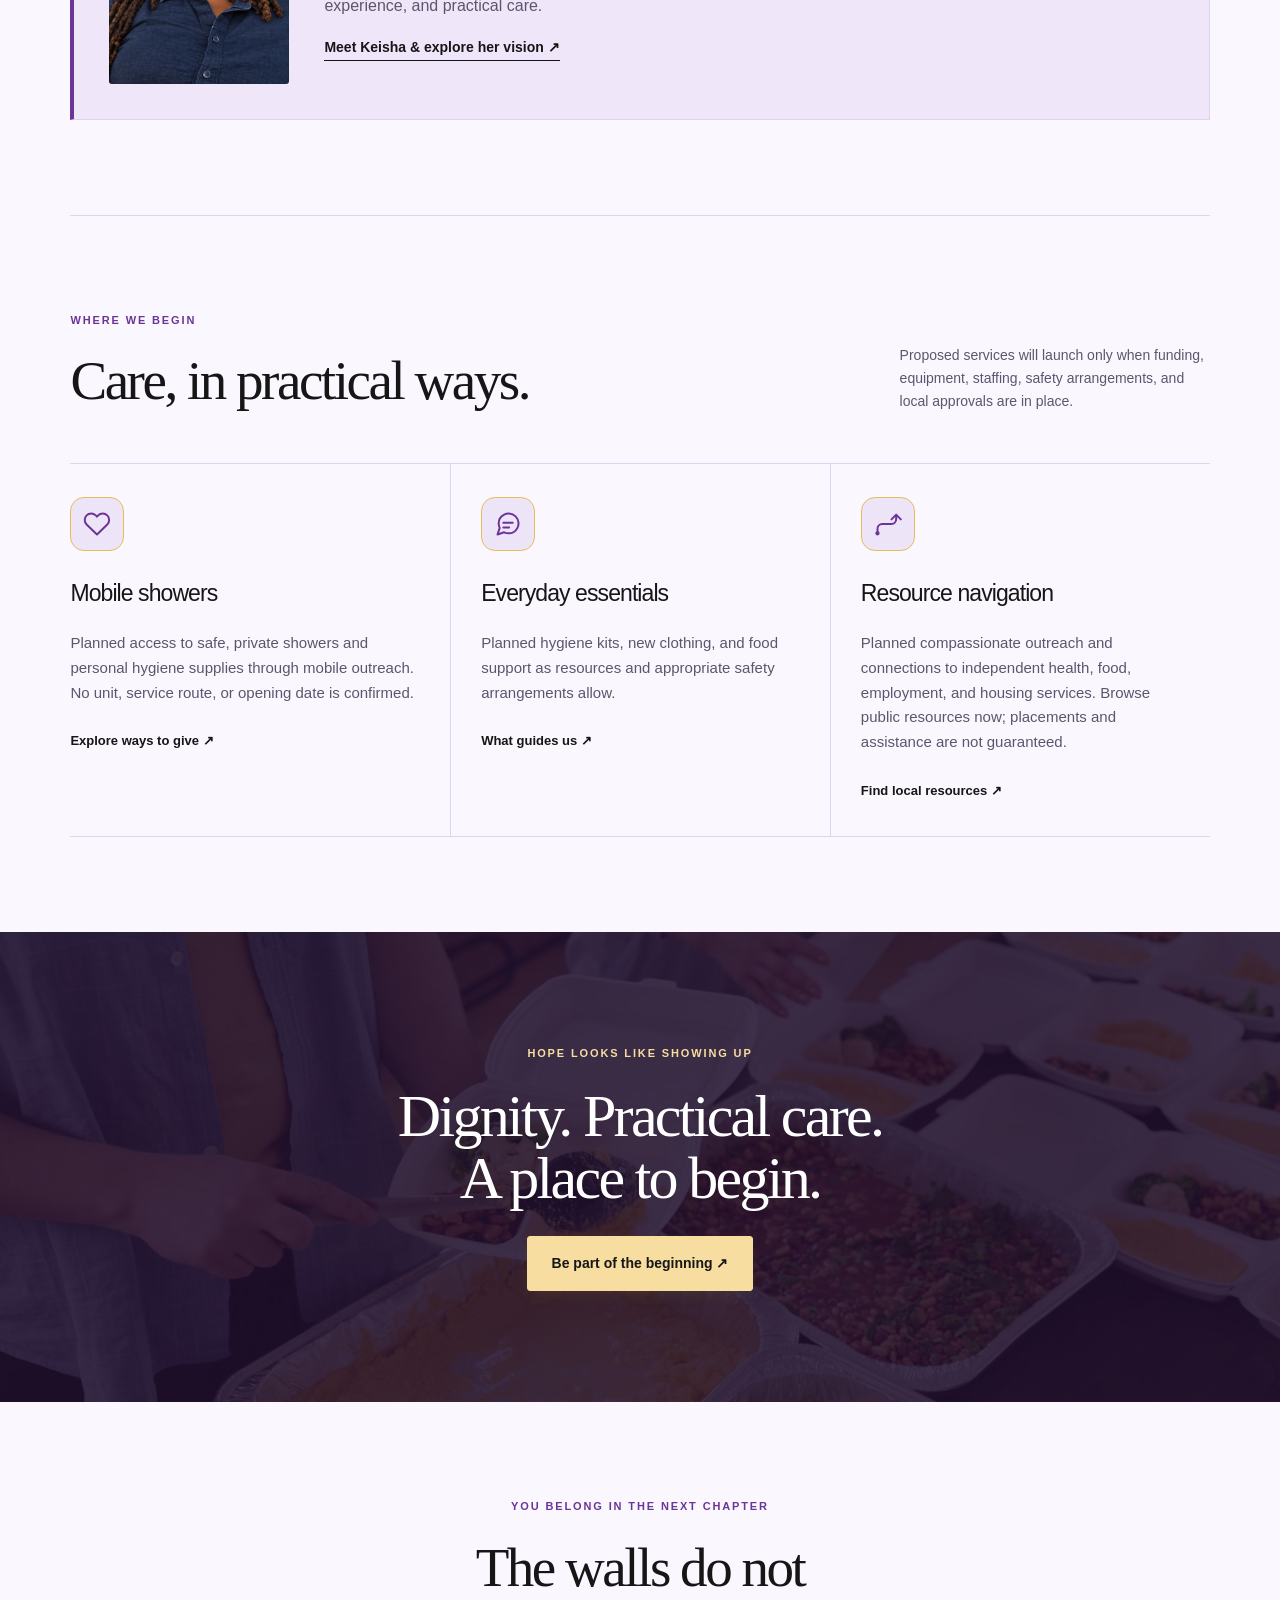
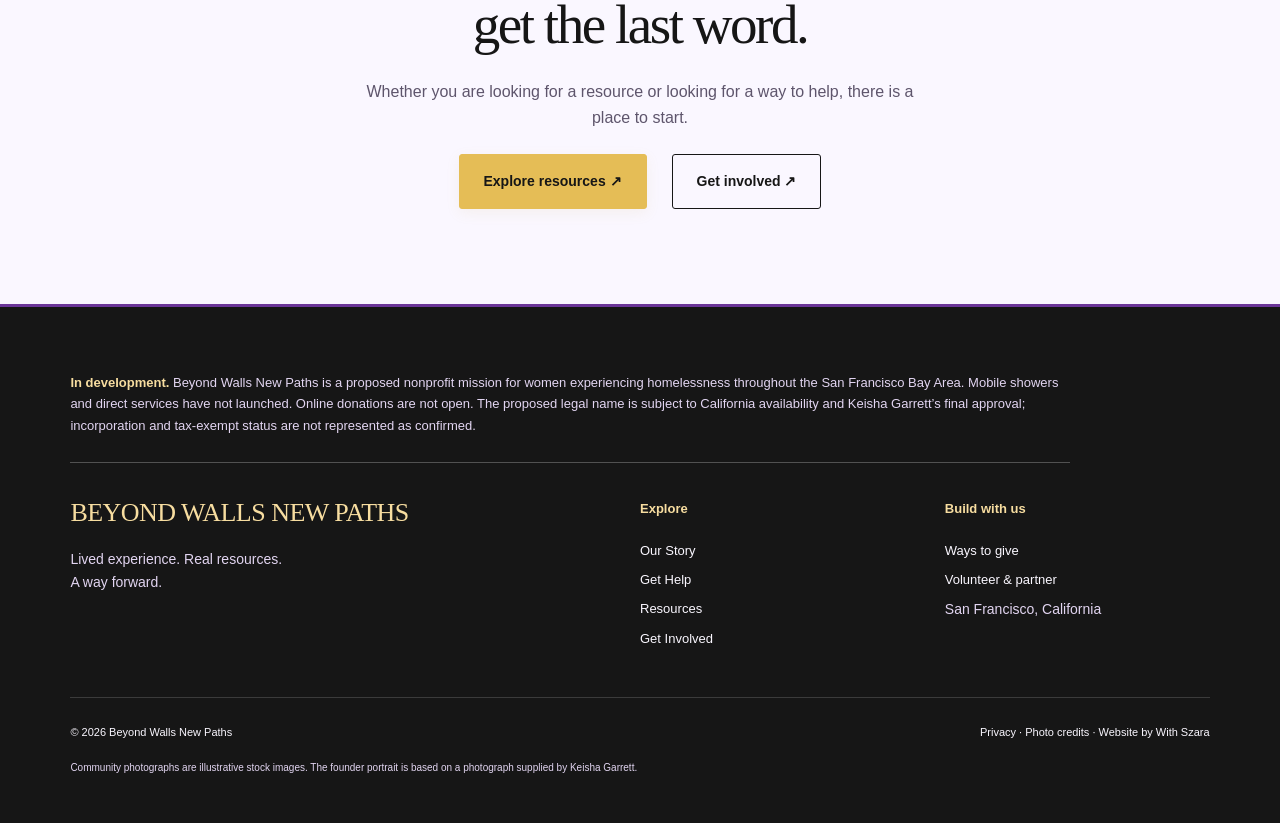
==== commit 7cda57de: "Align Beyond Walls New Paths with women-focused Bay Area mobile outreach plans; clarify launch and d" ====
--- a/index.html
+++ b/index.html
@@ -1 +1 @@
-<!doctype html><html lang="en"><head><meta charset="utf-8"><meta name="viewport" content="width=device-width,initial-scale=1"><title>A way forward | Beyond the Walls, New Paths</title><meta name="description" content="Beyond the Walls, New Paths is a developing faith inspired mission in San Francisco, focused on dignity, practical resources, and a way forward for women experiencing homelessness."><meta name="theme-color" content="#161616"><link rel="icon" href="assets/mark.svg" type="image/svg+xml"><link rel="stylesheet" href="style.css"><script src="config.js" defer></script><script src="app.js" defer></script></head><body><a class="skip" href="#main">Skip to content</a><div class="topline">Rooted in faith. Open to everyone. <span>San Francisco, California</span></div><header><a href="index.html" class="brand"><img src="assets/mark.svg" alt="" width="44" height="44"><span>BEYOND THE WALLS<br>NEW PATHS<small>A WAY FORWARD</small></span></a><button class="menu" aria-expanded="false" aria-controls="navigation">Menu ☰</button><nav id="navigation"><a href="index.html" aria-current="page">Home</a><a href="our-story.html">Our Story</a><a href="get-help.html">Get Help</a><a href="resources.html">Resources</a><a href="get-involved.html">Get Involved</a><a href="donate.html" class="button compact">Support the mission <span aria-hidden="true">↗︎</span></a></nav></header><main id="main"><section class="hero"><div class="herocopy"><p class="eyebrow">DIGNITY FIRST. POSSIBILITY ALWAYS.</p><h1>Beyond<br><em>the walls.</em><br>New paths.</h1><p>Your circumstances do not have to become your identity. Together, we can make room for a new beginning.</p><div class="actions"><a class="button" href="get-help.html">Find a way forward <span>↗︎</span></a><a class="textlink" href="our-story.html">Meet the mission →</a></div><div class="herofoot"><span>Lived experience.<br>Real resources. A way forward.</span></div></div><div class="herophoto"><img src="assets/community.jpg" alt="Volunteers working together to sort community donations" fetchpriority="high"><div class="photolabel">Small acts of care.<br><em>New possibilities.</em></div><span class="photoindex">01 / COMMUNITY</span></div></section><div class="valuesbar"><span>Faith that moves us.</span><span>Compassion that meets you.</span><span>Hope that keeps going.</span></div><section class="wrap intro"><p class="eyebrow">WHY WE EXIST</p><div class="split"><h2>A person.<br>Not a circumstance.</h2><div><p class="large">No one should have to navigate a difficult season feeling invisible.</p><p>Beyond the Walls, New Paths is a developing mission founded by San Francisco native and Resource Navigator Keisha Garrett. Our initial focus is women experiencing homelessness, with information open to everyone. We connect the vision for practical resources and compassionate guidance with the understanding that comes from lived experience.</p><a class="textlink" href="our-story.html">Our story & vision ↗︎</a></div></div><div class="founderhome split"><img src="assets/keisha-garrett-professional.jpg" alt="Keisha Garrett, founder of Beyond the Walls, New Paths" loading="lazy"><div><p class="eyebrow">MEET THE FOUNDER</p><h3>Keisha Garrett</h3><p>A San Francisco native and Resource Navigator, building a mission around faith, lived experience, and real help.</p><a class="textlink" href="our-story.html">Meet Keisha & explore her vision ↗︎</a></div></div></section><section class="focus wrap"><div class="sectionhead"><div><p class="eyebrow">WHERE WE BEGIN</p><h2>Care, in practical ways.</h2></div><p>We are building the mission around everyday needs and meaningful next steps.</p></div><div class="cards"><article><span class="care-icon" aria-hidden="true"><svg viewBox="0 0 24 24" width="28" height="28" fill="none" stroke="currentColor" stroke-width="1.7" stroke-linecap="round" stroke-linejoin="round" focusable="false"><path d="M20.8 4.6a5.5 5.5 0 0 0-7.8 0L12 5.7l-1.1-1.1a5.5 5.5 0 0 0-7.8 7.8L12 21l8.8-8.6a5.5 5.5 0 0 0 0-7.8Z"/></svg></span><h3>Essential needs</h3><p>A planned focus on food and new clothing, supported by the generosity of our community.</p><a href="donate.html">Explore ways to give ↗︎</a></article><article><span class="care-icon" aria-hidden="true"><svg viewBox="0 0 24 24" width="28" height="28" fill="none" stroke="currentColor" stroke-width="1.7" stroke-linecap="round" stroke-linejoin="round" focusable="false"><path d="M21 11.5a8.4 8.4 0 0 1-.9 3.8 8.5 8.5 0 0 1-7.6 4.7 8.4 8.4 0 0 1-3.8-.9L3 21l1.9-5.7a8.4 8.4 0 0 1-.9-3.8 8.5 8.5 0 0 1 4.7-7.6 8.4 8.4 0 0 1 3.8-.9h.5a8.5 8.5 0 0 1 8 8v.5Z"/><path d="M8 11h8M8 15h5"/></svg></span><h3>A listening ear</h3><p>Guidance shaped by lived experience, with dignity at the center of every conversation.</p><a href="our-story.html">What guides us ↗︎</a></article><article><span class="care-icon" aria-hidden="true"><svg viewBox="0 0 24 24" width="28" height="28" fill="none" stroke="currentColor" stroke-width="1.7" stroke-linecap="round" stroke-linejoin="round" focusable="false"><path d="M4 20v-4a4 4 0 0 1 4-4h8a4 4 0 0 0 4-4V4M16 8l4-4 4 4" transform="translate(-1 0)"/><circle cx="3" cy="20" r="1"/></svg></span><h3>A next step</h3><p>Information on food, clothing, showers, employment, and housing, with a longer term vision for direct housing assistance.</p><a href="resources.html">Find local resources ↗︎</a></article></div></section><section class="imageband"><img src="assets/meals.jpg" alt="Volunteers preparing individual meals for donation" loading="lazy"><div><p class="eyebrow">HOPE LOOKS LIKE SHOWING UP</p><h2>A meal. A conversation.<br>A place to begin.</h2><a class="button light" href="get-involved.html">Be part of the beginning ↗︎</a></div></section><section class="wrap invitation"><p class="eyebrow">YOU BELONG IN THE NEXT CHAPTER</p><h2>The walls do not<br>get the last word.</h2><p>Whether you are looking for a resource or looking for a way to help, there is a place to start.</p><div class="actions"><a class="button" href="resources.html">Explore resources ↗︎</a><a class="button outline" href="get-involved.html">Get involved ↗︎</a></div></section></main><footer><div class="footergrid"><div><a class="footerbrand" href="index.html">BEYOND THE WALLS, NEW PATHS</a><p>Lived experience. Real resources.<br>A way forward.</p></div><div><strong>Explore</strong><a href="our-story.html">Our Story</a><a href="get-help.html">Get Help</a><a href="resources.html">Resources</a><a href="get-involved.html">Get Involved</a></div><div><strong>Build with us</strong><a href="donate.html">Ways to give</a><a href="get-involved.html">Volunteer & partner</a><p>San Francisco, California</p></div></div><div class="fine">© 2026 Beyond the Walls, New Paths <span><a href="privacy.html">Privacy</a> · <a href="photo-credits.html">Photo credits</a> · Website by With Szara</span></div><p class="stocknote">Community photographs are illustrative stock images. The founder portrait is based on a photograph supplied by Keisha Garrett.</p></footer></body></html>+<!doctype html><html lang="en"><head><meta charset="utf-8"><meta name="viewport" content="width=device-width,initial-scale=1"><title>A way forward | Beyond Walls New Paths</title><meta name="description" content="Beyond Walls New Paths is a developing San Francisco Bay Area mission for women experiencing homelessness, planning mobile showers, hygiene outreach, and resource navigation."><meta name="theme-color" content="#161616"><link rel="icon" href="assets/mark.svg" type="image/svg+xml"><link rel="stylesheet" href="style.css"><script src="config.js" defer></script><script src="app.js" defer></script><noscript><style>@media(max-width:800px){nav{display:flex}.menu{display:none}}</style></noscript></head><body><a class="skip" href="#main">Skip to content</a><div class="topline">Rooted in faith. Dignity for women. <span>San Francisco Bay Area</span></div><header><a href="index.html" class="brand"><img src="assets/mark.svg" alt="" width="44" height="44"><span>BEYOND WALLS<br>NEW PATHS<small>A WAY FORWARD</small></span></a><button class="menu" aria-expanded="false" aria-controls="navigation">Menu ☰</button><nav id="navigation" aria-label="Main navigation"><a href="index.html" aria-current="page">Home</a><a href="our-story.html">Our Story</a><a href="get-help.html">Get Help</a><a href="resources.html">Resources</a><a href="get-involved.html">Get Involved</a><a href="donate.html" class="button compact">Support the mission <span aria-hidden="true">↗︎</span></a></nav></header><main id="main"><section class="hero"><div class="herocopy"><p class="eyebrow">DIGNITY FIRST. POSSIBILITY ALWAYS.</p><h1>Beyond walls.<br><em>New paths.</em></h1><p>Developing mobile showers, hygiene outreach, and practical support for women experiencing homelessness throughout the San Francisco Bay Area.</p><div class="actions"><a class="button" href="get-help.html">Find community resources <span>↗︎</span></a><a class="textlink" href="our-story.html">Meet the mission →</a></div><div class="herofoot"><span>Lived experience.<br>A women-focused mission in development.</span></div></div><div class="herophoto"><img src="assets/community.jpg" alt="Illustrative stock photograph of volunteers sorting donations" fetchpriority="high"><div class="photolabel">Small acts of care.<br><em>New possibilities.</em></div><span class="photoindex">ILLUSTRATIVE COMMUNITY PHOTOGRAPH</span></div></section><div class="valuesbar"><span>Faith that moves us.</span><span>Compassion that meets you.</span><span>Hope that keeps going.</span></div><section class="wrap intro"><p class="eyebrow">WHY WE EXIST</p><div class="split"><h2>A person.<br>Not a circumstance.</h2><div><p class="large">No one should have to navigate a difficult season feeling invisible.</p><p>Beyond Walls New Paths is a developing mission founded by San Francisco native and Resource Navigator Keisha Garrett. Our entire mission focuses on women experiencing homelessness throughout the San Francisco Bay Area. We are planning mobile showers, hygiene supplies, outreach, and resource navigation. Direct services have not launched; the independent resource directory is available to everyone.</p><a class="textlink" href="our-story.html">Our story & vision ↗︎</a></div></div><div class="founderhome split"><img src="assets/keisha-garrett-professional.jpg" alt="Keisha Garrett, founder of Beyond Walls New Paths" loading="lazy"><div><p class="eyebrow">MEET THE FOUNDER</p><h3>Keisha Garrett</h3><p>A San Francisco native and Resource Navigator, building a women-focused outreach mission around faith, lived experience, and practical care.</p><a class="textlink" href="our-story.html">Meet Keisha & explore her vision ↗︎</a></div></div></section><section class="focus wrap"><div class="sectionhead"><div><p class="eyebrow">WHERE WE BEGIN</p><h2>Care, in practical ways.</h2></div><p>Proposed services will launch only when funding, equipment, staffing, safety arrangements, and local approvals are in place.</p></div><div class="cards"><article><span class="care-icon" aria-hidden="true"><svg viewBox="0 0 24 24" width="28" height="28" fill="none" stroke="currentColor" stroke-width="1.7" stroke-linecap="round" stroke-linejoin="round" focusable="false"><path d="M20.8 4.6a5.5 5.5 0 0 0-7.8 0L12 5.7l-1.1-1.1a5.5 5.5 0 0 0-7.8 7.8L12 21l8.8-8.6a5.5 5.5 0 0 0 0-7.8Z"/></svg></span><h3>Mobile showers</h3><p>Planned access to safe, private showers and personal hygiene supplies through mobile outreach. No unit, service route, or opening date is confirmed.</p><a href="donate.html">Explore ways to give ↗︎</a></article><article><span class="care-icon" aria-hidden="true"><svg viewBox="0 0 24 24" width="28" height="28" fill="none" stroke="currentColor" stroke-width="1.7" stroke-linecap="round" stroke-linejoin="round" focusable="false"><path d="M21 11.5a8.4 8.4 0 0 1-.9 3.8 8.5 8.5 0 0 1-7.6 4.7 8.4 8.4 0 0 1-3.8-.9L3 21l1.9-5.7a8.4 8.4 0 0 1-.9-3.8 8.5 8.5 0 0 1 4.7-7.6 8.4 8.4 0 0 1 3.8-.9h.5a8.5 8.5 0 0 1 8 8v.5Z"/><path d="M8 11h8M8 15h5"/></svg></span><h3>Everyday essentials</h3><p>Planned hygiene kits, new clothing, and food support as resources and appropriate safety arrangements allow.</p><a href="our-story.html">What guides us ↗︎</a></article><article><span class="care-icon" aria-hidden="true"><svg viewBox="0 0 24 24" width="28" height="28" fill="none" stroke="currentColor" stroke-width="1.7" stroke-linecap="round" stroke-linejoin="round" focusable="false"><path d="M4 20v-4a4 4 0 0 1 4-4h8a4 4 0 0 0 4-4V4M16 8l4-4 4 4" transform="translate(-1 0)"/><circle cx="3" cy="20" r="1"/></svg></span><h3>Resource navigation</h3><p>Planned compassionate outreach and connections to independent health, food, employment, and housing services. Browse public resources now; placements and assistance are not guaranteed.</p><a href="resources.html">Find local resources ↗︎</a></article></div></section><section class="imageband"><img src="assets/meals.jpg" alt="Illustrative stock photograph of volunteers preparing meals" loading="lazy"><div><p class="eyebrow">HOPE LOOKS LIKE SHOWING UP</p><h2>Dignity. Practical care.<br>A place to begin.</h2><a class="button light" href="get-involved.html">Be part of the beginning ↗︎</a></div></section><section class="wrap invitation"><p class="eyebrow">YOU BELONG IN THE NEXT CHAPTER</p><h2>The walls do not<br>get the last word.</h2><p>Whether you are looking for a resource or looking for a way to help, there is a place to start.</p><div class="actions"><a class="button" href="resources.html">Explore resources ↗︎</a><a class="button outline" href="get-involved.html">Get involved ↗︎</a></div></section></main><footer><p class="project-status"><strong>In development.</strong> Beyond Walls New Paths is a proposed nonprofit mission for women experiencing homelessness throughout the San Francisco Bay Area. Mobile showers and direct services have not launched. Online donations are not open. The proposed legal name is subject to California availability and Keisha Garrett’s final approval; incorporation and tax-exempt status are not represented as confirmed.</p><div class="footergrid"><div><a class="footerbrand" href="index.html">BEYOND WALLS NEW PATHS</a><p>Lived experience. Real resources.<br>A way forward.</p></div><div><strong>Explore</strong><a href="our-story.html">Our Story</a><a href="get-help.html">Get Help</a><a href="resources.html">Resources</a><a href="get-involved.html">Get Involved</a></div><div><strong>Build with us</strong><a href="donate.html">Ways to give</a><a href="get-involved.html">Volunteer & partner</a><p>San Francisco, California</p></div></div><div class="fine">© 2026 Beyond Walls New Paths <span><a href="privacy.html">Privacy</a> · <a href="photo-credits.html">Photo credits</a> · Website by With Szara</span></div><p class="stocknote">Community photographs are illustrative stock images. The founder portrait is based on a photograph supplied by Keisha Garrett.</p></footer></body></html>
--- a/style.css
+++ b/style.css
@@ -1,4 +1,4 @@
-@import url('https://fonts.googleapis.com/css2?family=DM+Sans:wght@400;500;600;700&family=Manrope:wght@400;500;600;700&display=swap');:root{--cream:#faf7ff;--ink:#161616;--muted:#5e556c;--orange:#6b3598;--line:#dfd3ed;--sand:#eee4f7}*{box-sizing:border-box}body{margin:0;background:var(--cream);color:var(--ink);font:16px/1.65 'DM Sans',Arial,sans-serif}a{color:inherit;text-decoration:none}a:hover{text-decoration:underline}button,input,select,textarea{font:inherit}button,a,input,select,textarea,summary{outline-offset:5px}img{max-width:100%;display:block;object-fit:cover}.skip{position:absolute;left:12px;top:-100px;background:white;padding:10px;z-index:99}.skip:focus{top:12px}.topline{background:var(--ink);color:var(--cream);font-size:12px;letter-spacing:.06em;padding:9px 5.5%;display:flex;justify-content:space-between}header{padding:25px 5.5%;display:flex;align-items:center;justify-content:space-between;gap:30px;border-bottom:1px solid var(--line)}.brand{display:flex;align-items:center;gap:11px;font-size:14px;font-weight:700;line-height:1.15;letter-spacing:.1em}.brand small{display:block;font-size:8px;letter-spacing:.2em;margin-top:7px}nav{display:flex;align-items:center;gap:25px;font-size:13px;font-weight:600}nav [aria-current]{text-decoration:underline;text-underline-offset:7px}.button{display:inline-flex;justify-content:center;align-items:center;gap:24px;background:var(--ink);color:#fff;padding:15px 24px;border:1px solid var(--ink);border-radius:3px;font-size:14px;font-weight:600;cursor:pointer}.button:hover{background:#42205e;text-decoration:none}.button.compact{padding:12px 18px;font-size:12px}.button span{font-size:20px}.menu{display:none}.hero{display:grid;grid-template-columns:1fr 1fr;min-height:710px}.herocopy{padding:65px 9% 42px 11%}.eyebrow{font-size:11px;font-weight:700;letter-spacing:.17em;text-transform:uppercase;margin:0 0 23px}h1,h2,h3,p{margin-top:0}h1,h2{font-family:Georgia,'Times New Roman',serif;font-weight:400;line-height:1.04;letter-spacing:-.045em}h1{font-size:clamp(60px,6.4vw,100px);margin-bottom:25px}h1 em,h2 em{color:var(--orange);font-weight:400}h2{font-size:clamp(36px,4.3vw,62px);margin-bottom:26px}h3{font-size:23px;font-weight:500;line-height:1.25;letter-spacing:-.04em}p{color:var(--muted);margin-bottom:22px}.herocopy>p:not(.eyebrow){max-width:390px;font-size:17px}.actions{display:flex;align-items:center;gap:25px;flex-wrap:wrap}.textlink{font-size:14px;font-weight:600;border-bottom:1px solid var(--ink);padding-bottom:5px}.herofoot{display:flex;gap:15px;align-items:center;margin-top:42px;font-size:12px;line-height:1.45}.herophoto{position:relative;overflow:hidden;min-height:630px}.herophoto>img{width:100%;height:100%;position:absolute;object-position:50% 40%}.herophoto:after{content:'';position:absolute;inset:0;background:linear-gradient(transparent 45%,#190f26d9)}.photolabel{position:absolute;bottom:65px;left:45px;z-index:1;color:#fff;font:38px/1.1 Georgia,serif}.photolabel em{color:#f7dda0}.photoindex{position:absolute;bottom:26px;left:45px;color:white;z-index:1;font-size:10px;letter-spacing:.13em}.valuesbar{display:flex;justify-content:space-around;padding:24px 4%;background:var(--sand);font-size:13px;letter-spacing:.03em}.wrap{width:89%;max-width:1200px;margin:0 auto;padding-top:95px;padding-bottom:95px}.split{display:grid;grid-template-columns:1fr 1fr;gap:80px;align-items:start}.large{font-size:23px;line-height:1.5;color:var(--ink)}.intro{border-bottom:1px solid var(--line)}.sectionhead{display:flex;justify-content:space-between;align-items:end;gap:40px;margin-bottom:28px}.sectionhead>p{max-width:310px;font-size:14px}.cards{display:grid;grid-template-columns:repeat(3,1fr);gap:0;border-top:1px solid var(--line);border-bottom:1px solid var(--line)}.cards article{padding:33px 30px 33px 0}.cards article+article{padding-left:30px;border-left:1px solid var(--line)}.number{display:block;font:italic 29px Georgia,serif;color:var(--orange);margin-bottom:36px}.cards p{font-size:15px}.cards a{font-size:13px;font-weight:700}.imageband{height:470px;position:relative;display:flex;align-items:center;justify-content:center;text-align:center;overflow:hidden}.imageband>img{position:absolute;inset:0;width:100%;height:100%}.imageband:after{content:'';position:absolute;inset:0;background:#21102edb}.imageband>div{position:relative;z-index:1;color:white}.imageband .eyebrow{color:#f7dda0}.imageband h2{font-size:60px}.light{background:var(--cream);color:var(--ink);border-color:var(--cream)}.light:hover{background:var(--sand)}.invitation{text-align:center;max-width:800px}.invitation p{max-width:550px;margin-left:auto;margin-right:auto}.invitation .actions{justify-content:center}.outline{background:transparent;color:var(--ink)}.outline:hover{color:white}footer{background:var(--ink);color:var(--cream);padding:65px 5.5% 25px}footer p{color:#e2d5f1;font-size:14px}.footergrid{display:grid;grid-template-columns:2fr 1fr 1fr;gap:40px}.footergrid strong{font-size:13px;display:block;margin-bottom:20px}.footergrid a:not(.footerbrand){display:block;font-size:13px;margin-bottom:8px}.footerbrand{font:26px Georgia,serif;letter-spacing:-.02em;display:block;margin-bottom:20px}.fine{display:flex;justify-content:space-between;border-top:1px solid #ffffff29;margin-top:40px;padding-top:25px;font-size:11px}.stocknote{font-size:10px;max-width:740px;margin-top:18px}.pagehero{padding-bottom:60px;border-bottom:1px solid var(--line)}.pagehero h1{font-size:clamp(55px,6.5vw,88px)}.lede{max-width:620px;font-size:19px}.storyimage img,.roundedphoto{height:580px;width:100%;border-radius:3px}.storyimage small{font-size:10px;color:var(--muted)}.belief{padding-top:10px}.belief>.large{margin-top:40px}.notice{background:var(--sand);padding:30px;margin:35px 0;border-left:3px solid var(--orange)}.notice a{font-weight:700;text-decoration:underline}.notice p:last-child{margin-bottom:0}.contact{align-items:start}.formbox{padding:35px;background:#f0e6fa;border:1px solid var(--line)}.formbox h2{font-size:40px}label{display:block;font-size:13px;font-weight:600;margin-bottom:18px}input,select,textarea{display:block;width:100%;padding:12px;margin-top:7px;background:var(--cream);border:1px solid #b5a1c7;border-radius:2px;color:var(--ink);font-size:15px}textarea{resize:vertical}.formnote{font-size:12px}#form-status{font-size:14px;font-weight:600}button:disabled{background:#ddd9cf;border-color:#bbb6a9;color:#5e556c;cursor:not-allowed}details{padding:19px 0;border-bottom:1px solid var(--line)}summary{font-size:15px;font-weight:600;cursor:pointer}details p{font-size:14px;margin:15px 0 0}.resourcegrid{display:grid;grid-template-columns:1fr 1fr;gap:40px;padding-bottom:30px}.resource{border-bottom:1px solid var(--line);padding-bottom:35px}.resource h2{font-size:34px;line-height:1.15}.resource .number{margin-bottom:15px}.resource .eyebrow{margin-bottom:12px}.resourcegrid+.notice{width:89%;max-width:1200px;margin:0 auto 90px}.opportunity{border-top:1px solid var(--line);padding-top:20px}.opportunity h3{margin-bottom:12px}.giving{padding-top:40px;padding-bottom:40px}.donationpanel{align-items:center}.donationpanel img{height:380px;width:100%}.prose{max-width:850px;padding-top:65px}.prose h2{font-size:32px;margin-top:30px}.prose a{text-decoration:underline}@media(min-width:1550px){.hero{min-height:800px}.herocopy{padding-top:85px}}@media(max-width:1100px){nav{gap:13px;font-size:12px}.button.compact{gap:9px;padding:10px}.herocopy{padding:45px 7%}.hero{min-height:650px}h1{font-size:72px}.herophoto{min-height:650px}.split{gap:40px}.actions{gap:18px}}@media(max-width:800px){header{flex-wrap:wrap;padding:20px 5.5%;gap:15px}.menu{display:block;background:transparent;border:1px solid var(--line);padding:9px 12px;color:var(--ink);border-radius:2px}nav{display:none;width:100%;flex-direction:column;align-items:stretch;padding:10px 0}nav.open{display:flex}nav a{padding:8px 0}.topline{font-size:10px}.topline span{display:none}.hero{grid-template-columns:1fr}.herocopy{padding:48px 5.5% 40px}h1{font-size:74px}.herophoto{min-height:480px}.herophoto>img{object-position:50% 38%}.herofoot{margin-top:30px}.photolabel{bottom:50px;left:25px;font-size:34px}.photoindex{left:25px}.valuesbar{flex-direction:column;gap:12px;padding:22px 5.5%}.wrap{padding:60px 0}.split{grid-template-columns:1fr;gap:30px}.sectionhead{display:block}.sectionhead>p{max-width:none}.cards{grid-template-columns:1fr}.cards article,.cards article+article{padding:28px 0;border-left:0;border-bottom:1px solid var(--line)}.cards article:last-child{border-bottom:0}.number{margin-bottom:20px}.imageband{height:390px;padding:0 5.5%}.imageband h2{font-size:42px}.footergrid{grid-template-columns:1fr 1fr;gap:25px}.footergrid>div:first-child{grid-column:1/-1}.fine{flex-direction:column;gap:15px}.pagehero h1{font-size:56px}.storyimage img,.roundedphoto{height:400px}.belief{padding-top:15px}.resourcegrid{grid-template-columns:1fr;gap:30px}.resourcegrid+.notice{padding:25px;margin-bottom:60px}.formbox{padding:25px}.giving{padding:30px 0}.prose{padding-top:30px}.donationpanel img{height:280px}}@media(prefers-reduced-motion:no-preference){.button{transition:background .15s}html{scroll-behavior:smooth}}
+:root{--cream:#faf7ff;--ink:#161616;--muted:#5e556c;--orange:#6b3598;--line:#dfd3ed;--sand:#eee4f7}*{box-sizing:border-box}body{margin:0;background:var(--cream);color:var(--ink);font:16px/1.65 'DM Sans',Arial,sans-serif}a{color:inherit;text-decoration:none}a:hover{text-decoration:underline}button,input,select,textarea{font:inherit}button,a,input,select,textarea,summary{outline-offset:5px}img{max-width:100%;display:block;object-fit:cover}.skip{position:absolute;left:12px;top:-100px;background:white;padding:10px;z-index:99}.skip:focus{top:12px}.topline{background:var(--ink);color:var(--cream);font-size:12px;letter-spacing:.06em;padding:9px 5.5%;display:flex;justify-content:space-between}header{padding:25px 5.5%;display:flex;align-items:center;justify-content:space-between;gap:30px;border-bottom:1px solid var(--line)}.brand{display:flex;align-items:center;gap:11px;font-size:14px;font-weight:700;line-height:1.15;letter-spacing:.1em}.brand small{display:block;font-size:8px;letter-spacing:.2em;margin-top:7px}nav{display:flex;align-items:center;gap:25px;font-size:13px;font-weight:600}nav [aria-current]{text-decoration:underline;text-underline-offset:7px}.button{display:inline-flex;justify-content:center;align-items:center;gap:24px;background:var(--ink);color:#fff;padding:15px 24px;border:1px solid var(--ink);border-radius:3px;font-size:14px;font-weight:600;cursor:pointer}.button:hover{background:#42205e;text-decoration:none}.button.compact{padding:12px 18px;font-size:12px}.button span{font-size:20px}.menu{display:none}.hero{display:grid;grid-template-columns:1fr 1fr;min-height:710px}.herocopy{padding:65px 9% 42px 11%}.eyebrow{font-size:11px;font-weight:700;letter-spacing:.17em;text-transform:uppercase;margin:0 0 23px}h1,h2,h3,p{margin-top:0}h1,h2{font-family:Georgia,'Times New Roman',serif;font-weight:400;line-height:1.04;letter-spacing:-.045em}h1{font-size:clamp(60px,6.4vw,100px);margin-bottom:25px}h1 em,h2 em{color:var(--orange);font-weight:400}h2{font-size:clamp(36px,4.3vw,62px);margin-bottom:26px}h3{font-size:23px;font-weight:500;line-height:1.25;letter-spacing:-.04em}p{color:var(--muted);margin-bottom:22px}.herocopy>p:not(.eyebrow){max-width:390px;font-size:17px}.actions{display:flex;align-items:center;gap:25px;flex-wrap:wrap}.textlink{font-size:14px;font-weight:600;border-bottom:1px solid var(--ink);padding-bottom:5px}.herofoot{display:flex;gap:15px;align-items:center;margin-top:42px;font-size:12px;line-height:1.45}.herophoto{position:relative;overflow:hidden;min-height:630px}.herophoto>img{width:100%;height:100%;position:absolute;object-position:50% 40%}.herophoto:after{content:'';position:absolute;inset:0;background:linear-gradient(transparent 45%,#190f26d9)}.photolabel{position:absolute;bottom:65px;left:45px;z-index:1;color:#fff;font:38px/1.1 Georgia,serif}.photolabel em{color:#f7dda0}.photoindex{position:absolute;bottom:26px;left:45px;color:white;z-index:1;font-size:10px;letter-spacing:.13em}.valuesbar{display:flex;justify-content:space-around;padding:24px 4%;background:var(--sand);font-size:13px;letter-spacing:.03em}.wrap{width:89%;max-width:1200px;margin:0 auto;padding-top:95px;padding-bottom:95px}.split{display:grid;grid-template-columns:1fr 1fr;gap:80px;align-items:start}.large{font-size:23px;line-height:1.5;color:var(--ink)}.intro{border-bottom:1px solid var(--line)}.sectionhead{display:flex;justify-content:space-between;align-items:end;gap:40px;margin-bottom:28px}.sectionhead>p{max-width:310px;font-size:14px}.cards{display:grid;grid-template-columns:repeat(3,1fr);gap:0;border-top:1px solid var(--line);border-bottom:1px solid var(--line)}.cards article{padding:33px 30px 33px 0}.cards article+article{padding-left:30px;border-left:1px solid var(--line)}.number{display:block;font:italic 29px Georgia,serif;color:var(--orange);margin-bottom:36px}.cards p{font-size:15px}.cards a{font-size:13px;font-weight:700}.imageband{height:470px;position:relative;display:flex;align-items:center;justify-content:center;text-align:center;overflow:hidden}.imageband>img{position:absolute;inset:0;width:100%;height:100%}.imageband:after{content:'';position:absolute;inset:0;background:#21102edb}.imageband>div{position:relative;z-index:1;color:white}.imageband .eyebrow{color:#f7dda0}.imageband h2{font-size:60px}.light{background:var(--cream);color:var(--ink);border-color:var(--cream)}.light:hover{background:var(--sand)}.invitation{text-align:center;max-width:800px}.invitation p{max-width:550px;margin-left:auto;margin-right:auto}.invitation .actions{justify-content:center}.outline{background:transparent;color:var(--ink)}.outline:hover{color:white}footer{background:var(--ink);color:var(--cream);padding:65px 5.5% 25px}footer p{color:#e2d5f1;font-size:14px}.footergrid{display:grid;grid-template-columns:2fr 1fr 1fr;gap:40px}.footergrid strong{font-size:13px;display:block;margin-bottom:20px}.footergrid a:not(.footerbrand){display:block;font-size:13px;margin-bottom:8px}.footerbrand{font:26px Georgia,serif;letter-spacing:-.02em;display:block;margin-bottom:20px}.fine{display:flex;justify-content:space-between;border-top:1px solid #ffffff29;margin-top:40px;padding-top:25px;font-size:11px}.stocknote{font-size:10px;max-width:740px;margin-top:18px}.pagehero{padding-bottom:60px;border-bottom:1px solid var(--line)}.pagehero h1{font-size:clamp(55px,6.5vw,88px)}.lede{max-width:620px;font-size:19px}.storyimage img,.roundedphoto{height:580px;width:100%;border-radius:3px}.storyimage small{font-size:10px;color:var(--muted)}.belief{padding-top:10px}.belief>.large{margin-top:40px}.notice{background:var(--sand);padding:30px;margin:35px 0;border-left:3px solid var(--orange)}.notice a{font-weight:700;text-decoration:underline}.notice p:last-child{margin-bottom:0}.contact{align-items:start}.formbox{padding:35px;background:#f0e6fa;border:1px solid var(--line)}.formbox h2{font-size:40px}label{display:block;font-size:13px;font-weight:600;margin-bottom:18px}input,select,textarea{display:block;width:100%;padding:12px;margin-top:7px;background:var(--cream);border:1px solid #b5a1c7;border-radius:2px;color:var(--ink);font-size:15px}textarea{resize:vertical}.formnote{font-size:12px}#form-status{font-size:14px;font-weight:600}button:disabled{background:#ddd9cf;border-color:#bbb6a9;color:#5e556c;cursor:not-allowed}details{padding:19px 0;border-bottom:1px solid var(--line)}summary{font-size:15px;font-weight:600;cursor:pointer}details p{font-size:14px;margin:15px 0 0}.resourcegrid{display:grid;grid-template-columns:1fr 1fr;gap:40px;padding-bottom:30px}.resource{border-bottom:1px solid var(--line);padding-bottom:35px}.resource h2{font-size:34px;line-height:1.15}.resource .number{margin-bottom:15px}.resource .eyebrow{margin-bottom:12px}.resourcegrid+.notice{width:89%;max-width:1200px;margin:0 auto 90px}.opportunity{border-top:1px solid var(--line);padding-top:20px}.opportunity h3{margin-bottom:12px}.giving{padding-top:40px;padding-bottom:40px}.donationpanel{align-items:center}.donationpanel img{height:380px;width:100%}.prose{max-width:850px;padding-top:65px}.prose h2{font-size:32px;margin-top:30px}.prose a{text-decoration:underline}@media(min-width:1550px){.hero{min-height:800px}.herocopy{padding-top:85px}}@media(max-width:1100px){nav{gap:13px;font-size:12px}.button.compact{gap:9px;padding:10px}.herocopy{padding:45px 7%}.hero{min-height:650px}h1{font-size:72px}.herophoto{min-height:650px}.split{gap:40px}.actions{gap:18px}}@media(max-width:800px){header{flex-wrap:wrap;padding:20px 5.5%;gap:15px}.menu{display:block;background:transparent;border:1px solid var(--line);padding:9px 12px;color:var(--ink);border-radius:2px}nav{display:none;width:100%;flex-direction:column;align-items:stretch;padding:10px 0}nav.open{display:flex}nav a{padding:8px 0}.topline{font-size:10px}.topline span{display:none}.hero{grid-template-columns:1fr}.herocopy{padding:48px 5.5% 40px}h1{font-size:74px}.herophoto{min-height:480px}.herophoto>img{object-position:50% 38%}.herofoot{margin-top:30px}.photolabel{bottom:50px;left:25px;font-size:34px}.photoindex{left:25px}.valuesbar{flex-direction:column;gap:12px;padding:22px 5.5%}.wrap{padding:60px 0}.split{grid-template-columns:1fr;gap:30px}.sectionhead{display:block}.sectionhead>p{max-width:none}.cards{grid-template-columns:1fr}.cards article,.cards article+article{padding:28px 0;border-left:0;border-bottom:1px solid var(--line)}.cards article:last-child{border-bottom:0}.number{margin-bottom:20px}.imageband{height:390px;padding:0 5.5%}.imageband h2{font-size:42px}.footergrid{grid-template-columns:1fr 1fr;gap:25px}.footergrid>div:first-child{grid-column:1/-1}.fine{flex-direction:column;gap:15px}.pagehero h1{font-size:56px}.storyimage img,.roundedphoto{height:400px}.belief{padding-top:15px}.resourcegrid{grid-template-columns:1fr;gap:30px}.resourcegrid+.notice{padding:25px;margin-bottom:60px}.formbox{padding:25px}.giving{padding:30px 0}.prose{padding-top:30px}.donationpanel img{height:280px}}@media(prefers-reduced-motion:no-preference){.button{transition:background .15s}html{scroll-behavior:smooth}}
 /* Royal purple, black, and gold. */
 :root{--gold:#e5bd56;--gold-light:#f7dda0}header{background:#faf7ff}.topline{color:var(--gold-light)}.button{background:var(--gold);color:#161616;border-color:var(--gold);box-shadow:0 4px 14px #c6a54b18}.button:hover{background:#f2d17a;color:#161616}.outline{background:transparent;border-color:#161616;box-shadow:none}.outline:hover{background:#161616;color:#fff}.light{background:#faf7ff;border-color:#faf7ff;color:#161616}.hero{background:linear-gradient(135deg,#161616 0%,#321747 100%)}.herocopy{color:#fff8e7}.herocopy .eyebrow,.herocopy h1 em{color:var(--gold-light)}.herocopy>p:not(.eyebrow){color:#e2d5f1}.herocopy .textlink{border-color:var(--gold-light);color:var(--gold-light)}.herofoot{color:#e2d5f1}.valuesbar{background:#4c246c;color:var(--gold-light)}.photolabel em,.imageband .eyebrow{color:var(--gold-light)}footer .footerbrand,footer strong{color:var(--gold-light)}.storyimage img.founderportrait{object-position:center 27%;height:auto;max-height:680px;aspect-ratio:3/4;border:1px solid #d6b65e}.founderhome{background:#f0e6fa;border:1px solid #dfd3ed;padding:35px;align-items:center;gap:35px;margin-top:45px}.founderhome img{width:180px;height:230px;object-position:center 30%;border-radius:3px}.founderhome h3{font:32px Georgia,serif}.founderhome .eyebrow{margin-bottom:12px}.founderhome p{margin-bottom:15px}.contactemail{overflow-wrap:anywhere;font-size:14px}.storyimage small{display:block;margin-top:9px}@media(max-width:800px){.founderhome{padding:25px}.founderhome img{width:150px;height:190px}.storyimage img.founderportrait{max-height:530px}.herocopy h1{font-size:clamp(58px,15vw,74px)}}
 
@@ -10,3 +10,11 @@
 
 /* Editorial founder layout and consistent photographic framing. */
 .founderhome{grid-template-columns:180px minmax(0,1fr)}.founderhome img{height:auto;aspect-ratio:3/4;object-position:center center;background:#e9e4df}.storyimage img.founderportrait{object-position:center center;object-fit:cover}.founderhome h3{line-height:1.15}.care-icon{border-radius:14px}.cards a,.textlink{font-variant-emoji:text}@media(max-width:800px){.founderhome{grid-template-columns:1fr}.founderhome img{width:180px;max-width:100%;height:auto;aspect-ratio:3/4}}
+
+/* Review fixes: readable status, small screens, keyboard and no-script access. */
+.project-status{max-width:1000px;font-size:13px;line-height:1.65;border-bottom:1px solid #ffffff40;padding-bottom:26px;margin-bottom:35px}.project-status strong{color:var(--gold-light)}
+main p a:not(.button){text-decoration:underline;text-underline-offset:3px}
+button:focus-visible{outline:3px solid #8a51b7;outline-offset:5px}
+.herocopy{min-width:0}.herocopy h1{font-size:clamp(56px,5.7vw,90px)}.topline{flex-wrap:wrap;gap:5px}p,li{overflow-wrap:break-word}.split>*,.cards article{min-width:0}
+@media(max-width:1100px) and (min-width:801px){header{flex-wrap:wrap}nav{flex-wrap:wrap;gap:20px}nav a{min-height:32px}.herocopy h1{font-size:58px}}
+@media(max-width:800px){.herocopy h1{font-size:clamp(45px,12.6vw,74px)}.pagehero h1{font-size:clamp(42px,12vw,56px)}nav a{min-height:44px}.brand{font-size:12px;letter-spacing:.07em}.menu{min-height:44px}.photoindex{font-size:9px}.formbox{padding:22px}.footerbrand{font-size:24px}.resource h2{font-size:30px}}
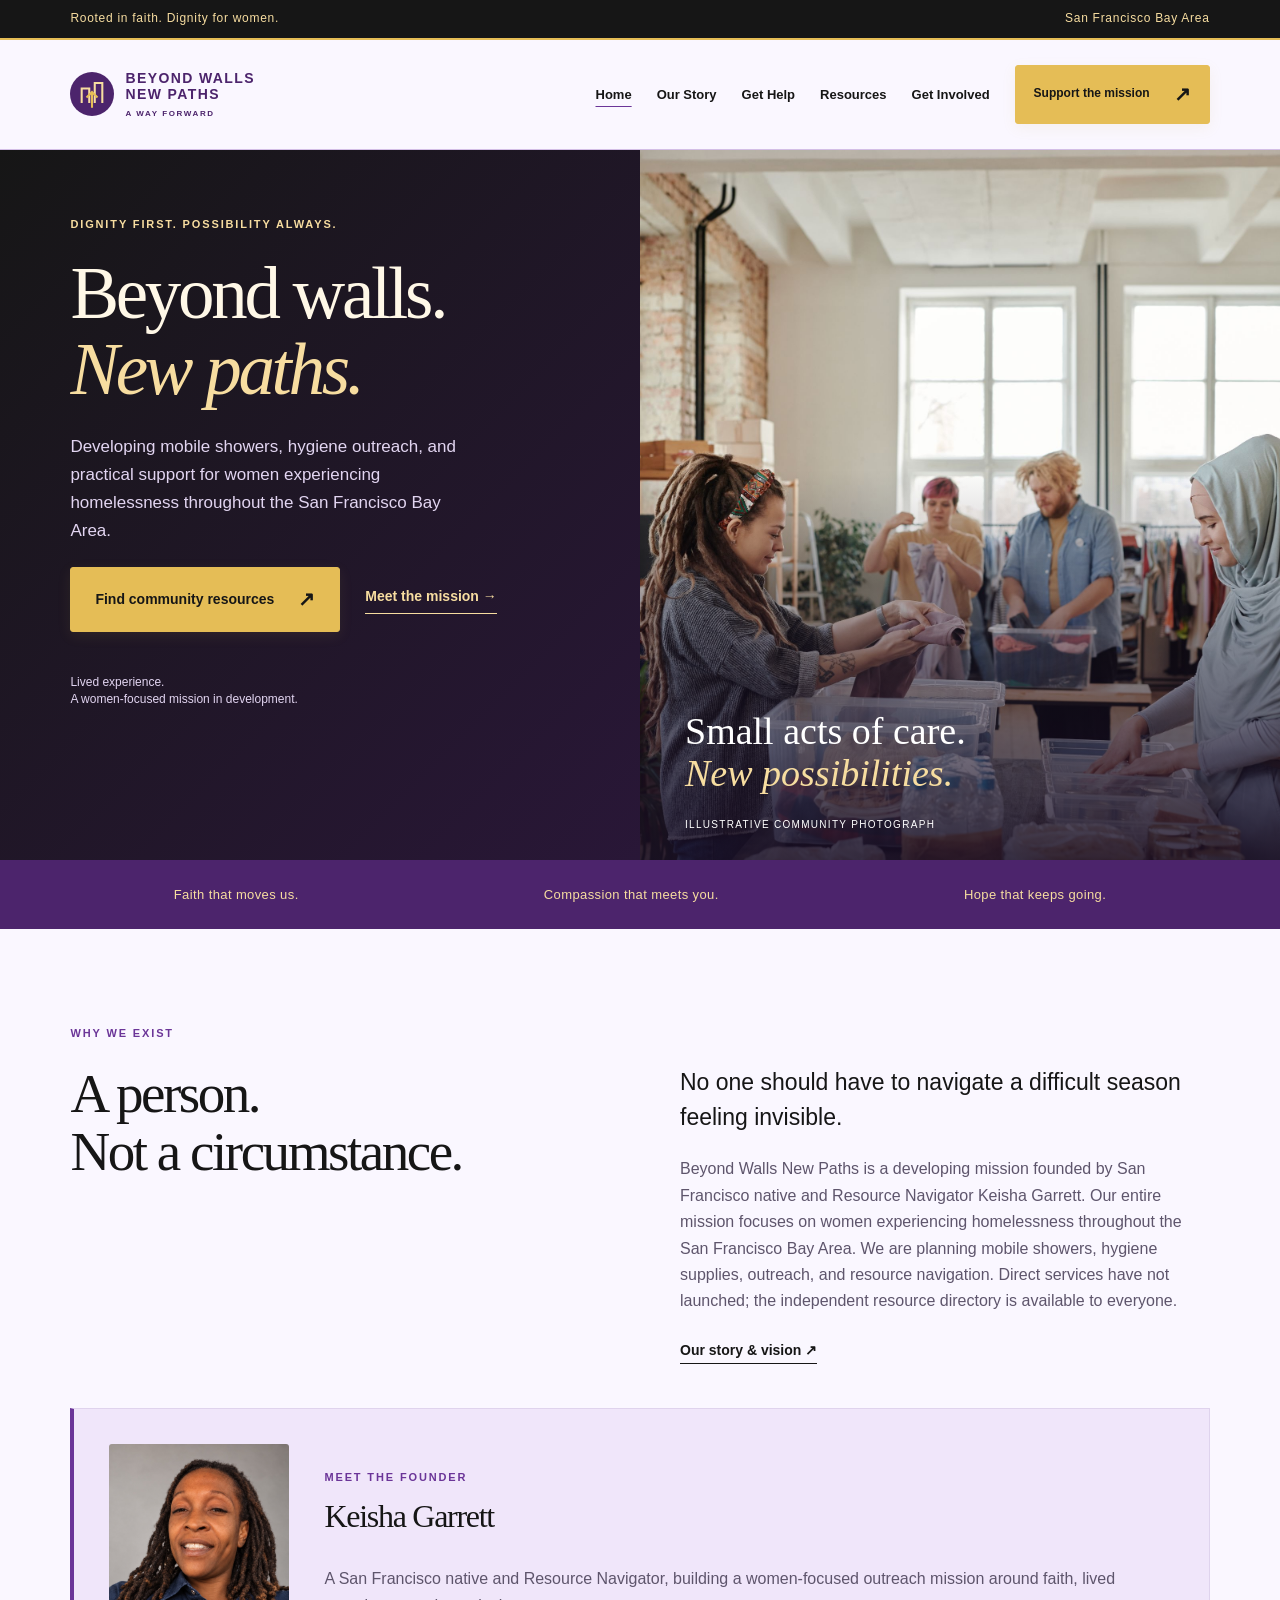
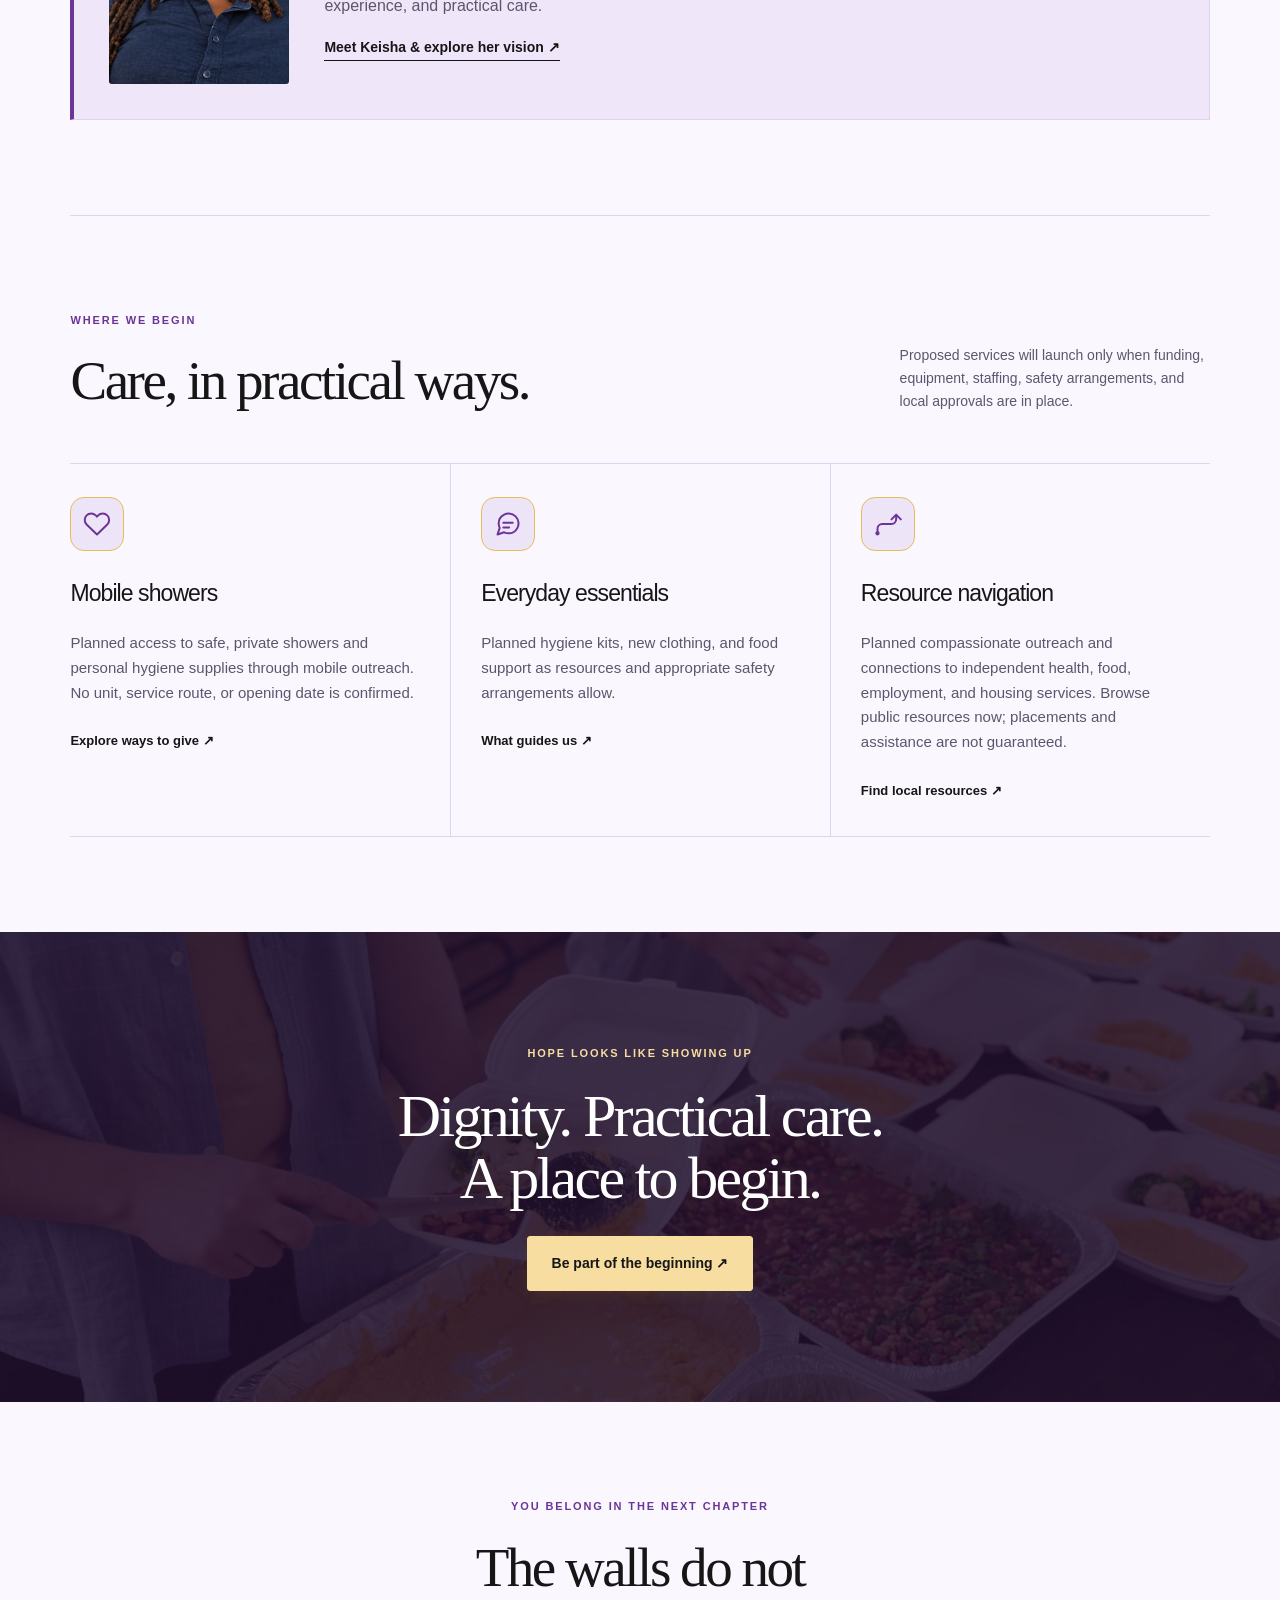
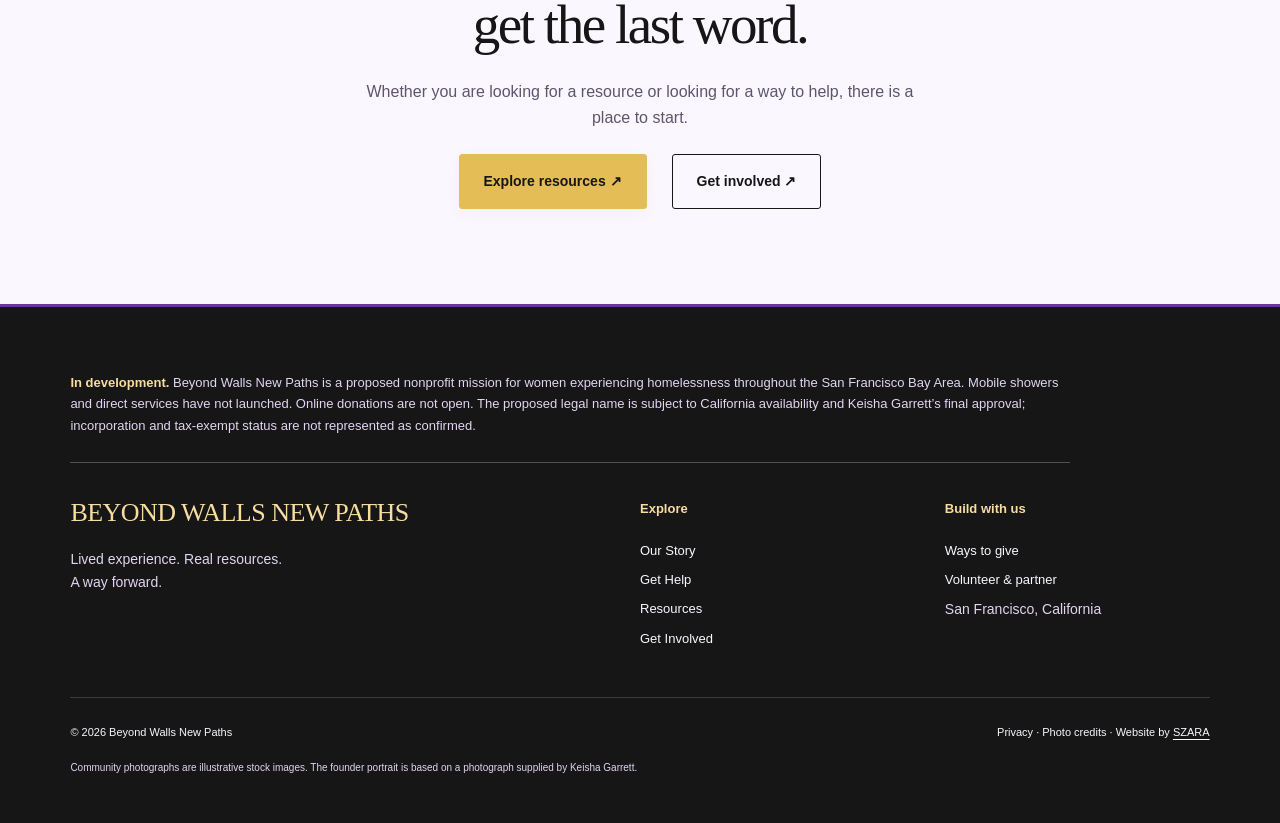
==== commit f9f8b24f: "Add approved, discreet SZARA website credit in the client footer" ====
--- a/index.html
+++ b/index.html
@@ -1 +1 @@
-<!doctype html><html lang="en"><head><meta charset="utf-8"><meta name="viewport" content="width=device-width,initial-scale=1"><title>A way forward | Beyond Walls New Paths</title><meta name="description" content="Beyond Walls New Paths is a developing San Francisco Bay Area mission for women experiencing homelessness, planning mobile showers, hygiene outreach, and resource navigation."><meta name="theme-color" content="#161616"><link rel="icon" href="assets/mark.svg" type="image/svg+xml"><link rel="stylesheet" href="style.css"><script src="config.js" defer></script><script src="app.js" defer></script><noscript><style>@media(max-width:800px){nav{display:flex}.menu{display:none}}</style></noscript></head><body><a class="skip" href="#main">Skip to content</a><div class="topline">Rooted in faith. Dignity for women. <span>San Francisco Bay Area</span></div><header><a href="index.html" class="brand"><img src="assets/mark.svg" alt="" width="44" height="44"><span>BEYOND WALLS<br>NEW PATHS<small>A WAY FORWARD</small></span></a><button class="menu" aria-expanded="false" aria-controls="navigation">Menu ☰</button><nav id="navigation" aria-label="Main navigation"><a href="index.html" aria-current="page">Home</a><a href="our-story.html">Our Story</a><a href="get-help.html">Get Help</a><a href="resources.html">Resources</a><a href="get-involved.html">Get Involved</a><a href="donate.html" class="button compact">Support the mission <span aria-hidden="true">↗︎</span></a></nav></header><main id="main"><section class="hero"><div class="herocopy"><p class="eyebrow">DIGNITY FIRST. POSSIBILITY ALWAYS.</p><h1>Beyond walls.<br><em>New paths.</em></h1><p>Developing mobile showers, hygiene outreach, and practical support for women experiencing homelessness throughout the San Francisco Bay Area.</p><div class="actions"><a class="button" href="get-help.html">Find community resources <span>↗︎</span></a><a class="textlink" href="our-story.html">Meet the mission →</a></div><div class="herofoot"><span>Lived experience.<br>A women-focused mission in development.</span></div></div><div class="herophoto"><img src="assets/community.jpg" alt="Illustrative stock photograph of volunteers sorting donations" fetchpriority="high"><div class="photolabel">Small acts of care.<br><em>New possibilities.</em></div><span class="photoindex">ILLUSTRATIVE COMMUNITY PHOTOGRAPH</span></div></section><div class="valuesbar"><span>Faith that moves us.</span><span>Compassion that meets you.</span><span>Hope that keeps going.</span></div><section class="wrap intro"><p class="eyebrow">WHY WE EXIST</p><div class="split"><h2>A person.<br>Not a circumstance.</h2><div><p class="large">No one should have to navigate a difficult season feeling invisible.</p><p>Beyond Walls New Paths is a developing mission founded by San Francisco native and Resource Navigator Keisha Garrett. Our entire mission focuses on women experiencing homelessness throughout the San Francisco Bay Area. We are planning mobile showers, hygiene supplies, outreach, and resource navigation. Direct services have not launched; the independent resource directory is available to everyone.</p><a class="textlink" href="our-story.html">Our story & vision ↗︎</a></div></div><div class="founderhome split"><img src="assets/keisha-garrett-professional.jpg" alt="Keisha Garrett, founder of Beyond Walls New Paths" loading="lazy"><div><p class="eyebrow">MEET THE FOUNDER</p><h3>Keisha Garrett</h3><p>A San Francisco native and Resource Navigator, building a women-focused outreach mission around faith, lived experience, and practical care.</p><a class="textlink" href="our-story.html">Meet Keisha & explore her vision ↗︎</a></div></div></section><section class="focus wrap"><div class="sectionhead"><div><p class="eyebrow">WHERE WE BEGIN</p><h2>Care, in practical ways.</h2></div><p>Proposed services will launch only when funding, equipment, staffing, safety arrangements, and local approvals are in place.</p></div><div class="cards"><article><span class="care-icon" aria-hidden="true"><svg viewBox="0 0 24 24" width="28" height="28" fill="none" stroke="currentColor" stroke-width="1.7" stroke-linecap="round" stroke-linejoin="round" focusable="false"><path d="M20.8 4.6a5.5 5.5 0 0 0-7.8 0L12 5.7l-1.1-1.1a5.5 5.5 0 0 0-7.8 7.8L12 21l8.8-8.6a5.5 5.5 0 0 0 0-7.8Z"/></svg></span><h3>Mobile showers</h3><p>Planned access to safe, private showers and personal hygiene supplies through mobile outreach. No unit, service route, or opening date is confirmed.</p><a href="donate.html">Explore ways to give ↗︎</a></article><article><span class="care-icon" aria-hidden="true"><svg viewBox="0 0 24 24" width="28" height="28" fill="none" stroke="currentColor" stroke-width="1.7" stroke-linecap="round" stroke-linejoin="round" focusable="false"><path d="M21 11.5a8.4 8.4 0 0 1-.9 3.8 8.5 8.5 0 0 1-7.6 4.7 8.4 8.4 0 0 1-3.8-.9L3 21l1.9-5.7a8.4 8.4 0 0 1-.9-3.8 8.5 8.5 0 0 1 4.7-7.6 8.4 8.4 0 0 1 3.8-.9h.5a8.5 8.5 0 0 1 8 8v.5Z"/><path d="M8 11h8M8 15h5"/></svg></span><h3>Everyday essentials</h3><p>Planned hygiene kits, new clothing, and food support as resources and appropriate safety arrangements allow.</p><a href="our-story.html">What guides us ↗︎</a></article><article><span class="care-icon" aria-hidden="true"><svg viewBox="0 0 24 24" width="28" height="28" fill="none" stroke="currentColor" stroke-width="1.7" stroke-linecap="round" stroke-linejoin="round" focusable="false"><path d="M4 20v-4a4 4 0 0 1 4-4h8a4 4 0 0 0 4-4V4M16 8l4-4 4 4" transform="translate(-1 0)"/><circle cx="3" cy="20" r="1"/></svg></span><h3>Resource navigation</h3><p>Planned compassionate outreach and connections to independent health, food, employment, and housing services. Browse public resources now; placements and assistance are not guaranteed.</p><a href="resources.html">Find local resources ↗︎</a></article></div></section><section class="imageband"><img src="assets/meals.jpg" alt="Illustrative stock photograph of volunteers preparing meals" loading="lazy"><div><p class="eyebrow">HOPE LOOKS LIKE SHOWING UP</p><h2>Dignity. Practical care.<br>A place to begin.</h2><a class="button light" href="get-involved.html">Be part of the beginning ↗︎</a></div></section><section class="wrap invitation"><p class="eyebrow">YOU BELONG IN THE NEXT CHAPTER</p><h2>The walls do not<br>get the last word.</h2><p>Whether you are looking for a resource or looking for a way to help, there is a place to start.</p><div class="actions"><a class="button" href="resources.html">Explore resources ↗︎</a><a class="button outline" href="get-involved.html">Get involved ↗︎</a></div></section></main><footer><p class="project-status"><strong>In development.</strong> Beyond Walls New Paths is a proposed nonprofit mission for women experiencing homelessness throughout the San Francisco Bay Area. Mobile showers and direct services have not launched. Online donations are not open. The proposed legal name is subject to California availability and Keisha Garrett’s final approval; incorporation and tax-exempt status are not represented as confirmed.</p><div class="footergrid"><div><a class="footerbrand" href="index.html">BEYOND WALLS NEW PATHS</a><p>Lived experience. Real resources.<br>A way forward.</p></div><div><strong>Explore</strong><a href="our-story.html">Our Story</a><a href="get-help.html">Get Help</a><a href="resources.html">Resources</a><a href="get-involved.html">Get Involved</a></div><div><strong>Build with us</strong><a href="donate.html">Ways to give</a><a href="get-involved.html">Volunteer & partner</a><p>San Francisco, California</p></div></div><div class="fine">© 2026 Beyond Walls New Paths <span><a href="privacy.html">Privacy</a> · <a href="photo-credits.html">Photo credits</a> · Website by With Szara</span></div><p class="stocknote">Community photographs are illustrative stock images. The founder portrait is based on a photograph supplied by Keisha Garrett.</p></footer></body></html>+<!doctype html><html lang="en"><head><meta charset="utf-8"><meta name="viewport" content="width=device-width,initial-scale=1"><title>A way forward | Beyond Walls New Paths</title><meta name="description" content="Beyond Walls New Paths is a developing San Francisco Bay Area mission for women experiencing homelessness, planning mobile showers, hygiene outreach, and resource navigation."><meta name="theme-color" content="#161616"><link rel="icon" href="assets/mark.svg" type="image/svg+xml"><link rel="stylesheet" href="style.css"><script src="config.js" defer></script><script src="app.js" defer></script><noscript><style>@media(max-width:800px){nav{display:flex}.menu{display:none}}</style></noscript></head><body><a class="skip" href="#main">Skip to content</a><div class="topline">Rooted in faith. Dignity for women. <span>San Francisco Bay Area</span></div><header><a href="index.html" class="brand"><img src="assets/mark.svg" alt="" width="44" height="44"><span>BEYOND WALLS<br>NEW PATHS<small>A WAY FORWARD</small></span></a><button class="menu" aria-expanded="false" aria-controls="navigation">Menu ☰</button><nav id="navigation" aria-label="Main navigation"><a href="index.html" aria-current="page">Home</a><a href="our-story.html">Our Story</a><a href="get-help.html">Get Help</a><a href="resources.html">Resources</a><a href="get-involved.html">Get Involved</a><a href="donate.html" class="button compact">Support the mission <span aria-hidden="true">↗︎</span></a></nav></header><main id="main"><section class="hero"><div class="herocopy"><p class="eyebrow">DIGNITY FIRST. POSSIBILITY ALWAYS.</p><h1>Beyond walls.<br><em>New paths.</em></h1><p>Developing mobile showers, hygiene outreach, and practical support for women experiencing homelessness throughout the San Francisco Bay Area.</p><div class="actions"><a class="button" href="get-help.html">Find community resources <span>↗︎</span></a><a class="textlink" href="our-story.html">Meet the mission →</a></div><div class="herofoot"><span>Lived experience.<br>A women-focused mission in development.</span></div></div><div class="herophoto"><img src="assets/community.jpg" alt="Illustrative stock photograph of volunteers sorting donations" fetchpriority="high"><div class="photolabel">Small acts of care.<br><em>New possibilities.</em></div><span class="photoindex">ILLUSTRATIVE COMMUNITY PHOTOGRAPH</span></div></section><div class="valuesbar"><span>Faith that moves us.</span><span>Compassion that meets you.</span><span>Hope that keeps going.</span></div><section class="wrap intro"><p class="eyebrow">WHY WE EXIST</p><div class="split"><h2>A person.<br>Not a circumstance.</h2><div><p class="large">No one should have to navigate a difficult season feeling invisible.</p><p>Beyond Walls New Paths is a developing mission founded by San Francisco native and Resource Navigator Keisha Garrett. Our entire mission focuses on women experiencing homelessness throughout the San Francisco Bay Area. We are planning mobile showers, hygiene supplies, outreach, and resource navigation. Direct services have not launched; the independent resource directory is available to everyone.</p><a class="textlink" href="our-story.html">Our story & vision ↗︎</a></div></div><div class="founderhome split"><img src="assets/keisha-garrett-professional.jpg" alt="Keisha Garrett, founder of Beyond Walls New Paths" loading="lazy"><div><p class="eyebrow">MEET THE FOUNDER</p><h3>Keisha Garrett</h3><p>A San Francisco native and Resource Navigator, building a women-focused outreach mission around faith, lived experience, and practical care.</p><a class="textlink" href="our-story.html">Meet Keisha & explore her vision ↗︎</a></div></div></section><section class="focus wrap"><div class="sectionhead"><div><p class="eyebrow">WHERE WE BEGIN</p><h2>Care, in practical ways.</h2></div><p>Proposed services will launch only when funding, equipment, staffing, safety arrangements, and local approvals are in place.</p></div><div class="cards"><article><span class="care-icon" aria-hidden="true"><svg viewBox="0 0 24 24" width="28" height="28" fill="none" stroke="currentColor" stroke-width="1.7" stroke-linecap="round" stroke-linejoin="round" focusable="false"><path d="M20.8 4.6a5.5 5.5 0 0 0-7.8 0L12 5.7l-1.1-1.1a5.5 5.5 0 0 0-7.8 7.8L12 21l8.8-8.6a5.5 5.5 0 0 0 0-7.8Z"/></svg></span><h3>Mobile showers</h3><p>Planned access to safe, private showers and personal hygiene supplies through mobile outreach. No unit, service route, or opening date is confirmed.</p><a href="donate.html">Explore ways to give ↗︎</a></article><article><span class="care-icon" aria-hidden="true"><svg viewBox="0 0 24 24" width="28" height="28" fill="none" stroke="currentColor" stroke-width="1.7" stroke-linecap="round" stroke-linejoin="round" focusable="false"><path d="M21 11.5a8.4 8.4 0 0 1-.9 3.8 8.5 8.5 0 0 1-7.6 4.7 8.4 8.4 0 0 1-3.8-.9L3 21l1.9-5.7a8.4 8.4 0 0 1-.9-3.8 8.5 8.5 0 0 1 4.7-7.6 8.4 8.4 0 0 1 3.8-.9h.5a8.5 8.5 0 0 1 8 8v.5Z"/><path d="M8 11h8M8 15h5"/></svg></span><h3>Everyday essentials</h3><p>Planned hygiene kits, new clothing, and food support as resources and appropriate safety arrangements allow.</p><a href="our-story.html">What guides us ↗︎</a></article><article><span class="care-icon" aria-hidden="true"><svg viewBox="0 0 24 24" width="28" height="28" fill="none" stroke="currentColor" stroke-width="1.7" stroke-linecap="round" stroke-linejoin="round" focusable="false"><path d="M4 20v-4a4 4 0 0 1 4-4h8a4 4 0 0 0 4-4V4M16 8l4-4 4 4" transform="translate(-1 0)"/><circle cx="3" cy="20" r="1"/></svg></span><h3>Resource navigation</h3><p>Planned compassionate outreach and connections to independent health, food, employment, and housing services. Browse public resources now; placements and assistance are not guaranteed.</p><a href="resources.html">Find local resources ↗︎</a></article></div></section><section class="imageband"><img src="assets/meals.jpg" alt="Illustrative stock photograph of volunteers preparing meals" loading="lazy"><div><p class="eyebrow">HOPE LOOKS LIKE SHOWING UP</p><h2>Dignity. Practical care.<br>A place to begin.</h2><a class="button light" href="get-involved.html">Be part of the beginning ↗︎</a></div></section><section class="wrap invitation"><p class="eyebrow">YOU BELONG IN THE NEXT CHAPTER</p><h2>The walls do not<br>get the last word.</h2><p>Whether you are looking for a resource or looking for a way to help, there is a place to start.</p><div class="actions"><a class="button" href="resources.html">Explore resources ↗︎</a><a class="button outline" href="get-involved.html">Get involved ↗︎</a></div></section></main><footer><p class="project-status"><strong>In development.</strong> Beyond Walls New Paths is a proposed nonprofit mission for women experiencing homelessness throughout the San Francisco Bay Area. Mobile showers and direct services have not launched. Online donations are not open. The proposed legal name is subject to California availability and Keisha Garrett’s final approval; incorporation and tax-exempt status are not represented as confirmed.</p><div class="footergrid"><div><a class="footerbrand" href="index.html">BEYOND WALLS NEW PATHS</a><p>Lived experience. Real resources.<br>A way forward.</p></div><div><strong>Explore</strong><a href="our-story.html">Our Story</a><a href="get-help.html">Get Help</a><a href="resources.html">Resources</a><a href="get-involved.html">Get Involved</a></div><div><strong>Build with us</strong><a href="donate.html">Ways to give</a><a href="get-involved.html">Volunteer & partner</a><p>San Francisco, California</p></div></div><div class="fine">© 2026 Beyond Walls New Paths <span><a href="privacy.html">Privacy</a> · <a href="photo-credits.html">Photo credits</a> · Website by <a href="https://withszara.com/" style="color:inherit;text-decoration:underline;text-underline-offset:3px">SZARA</a></span></div><p class="stocknote">Community photographs are illustrative stock images. The founder portrait is based on a photograph supplied by Keisha Garrett.</p></footer></body></html>
